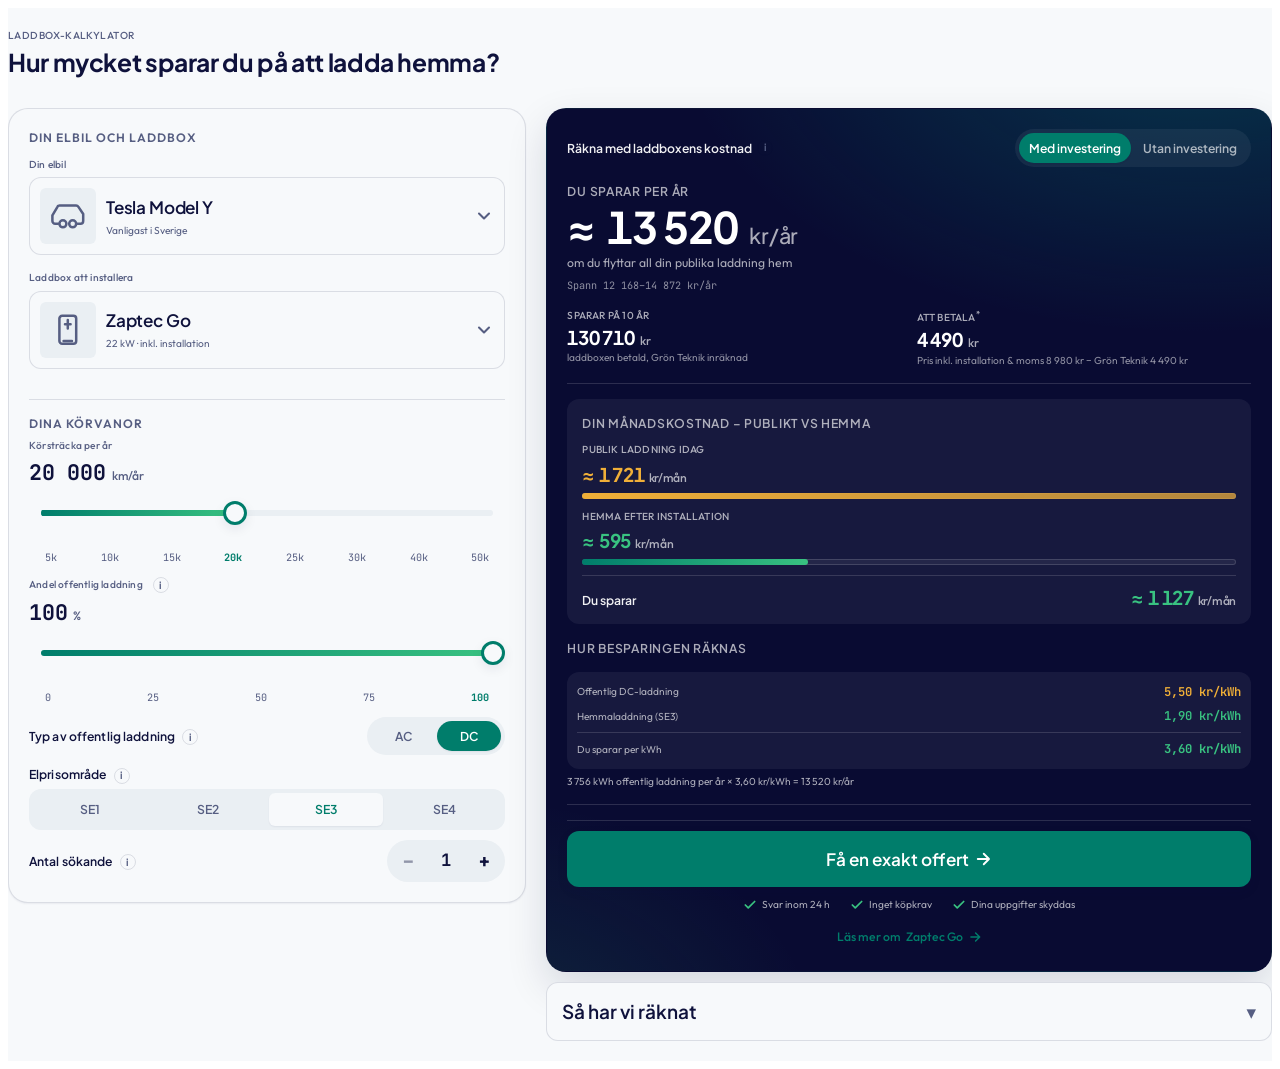
==== prototype/index.html @ 160a88af "Round 2: full laddbox catalogue, net/gross pricing, monthly comparison, toggle redesign - Catalogue:" ====
<!DOCTYPE html>
<html lang="sv">
<head>
  <meta charset="utf-8">
  <meta name="viewport" content="width=device-width, initial-scale=1">
  <style>html{font-size:62.5%}</style>
  <link rel="preconnect" href="https://fonts.googleapis.com">
  <link rel="preconnect" href="https://fonts.gstatic.com" crossorigin>
  <link href="https://fonts.googleapis.com/css2?family=Plus+Jakarta+Sans:wght@400;500;600;700&family=Outfit:wght@400;500;600;700&family=JetBrains+Mono:ital,wght@0,100..800;1,100..800&display=swap" rel="stylesheet">
  <link rel="stylesheet" href="styles.css">
  <script src="data.js"></script>
  <title>Ampy — Laddbox-kalkylator (prototyp)</title>
</head>
<body>

<div class="ampy-calc-outer">
<div class="ampy-calc" id="ampyEvCalc"
     data-default-car-id=""
     data-default-charger-id="">

  <div class="ampy-calc__container">

    <header class="ampy-calc__header">
      <span class="ampy-calc__header-label">Laddbox-kalkylator</span>
      <h1 class="ampy-calc__t-2xl">Hur mycket sparar du på att ladda hemma?</h1>
    </header>

    <section class="ampy-calc__main" aria-label="Laddbox-kalkylator">

      <!-- ── INPUTS CARD ──────────────────────────────────────────────── -->
      <div class="ampy-calc__card" aria-label="Inställningar">

        <div class="ampy-calc__tier ampy-calc__tier--primary">
          <span class="ampy-calc__tier-label">Din elbil och laddbox</span>

          <!-- Car model selector -->
          <div class="ampy-calc__field ampy-calc__field--prominent">
            <!-- a11y: was an orphan <label> (no native control to bind 'for' to —
                 the selector is a custom button/listbox). Now a <span> that the
                 selector button + listbox reference via aria-labelledby. -->
            <span class="ampy-calc__field-label-tiny" id="ampyEvCarLabel">Din elbil</span>
            <div class="ampy-calc__selector" id="ampyEvCarSelectorA" aria-expanded="false">
              <button type="button"
                      class="ampy-calc__selector-button ampy-calc__selector-button--prominent"
                      aria-haspopup="listbox" aria-labelledby="ampyEvCarLabel" id="ampyEvCarButtonA">
                <span class="ampy-calc__selector-img ampy-calc__selector-img--lg" id="ampyEvCarImgA" aria-hidden="true"></span>
                <span class="ampy-calc__selector-text">
                  <span class="ampy-calc__selector-name ampy-calc__selector-name--lg" id="ampyEvCarNameA">—</span>
                  <span class="ampy-calc__selector-best" id="ampyEvCarBestA">—</span>
                </span>
                <span id="ampyEvCarBadgeA"></span>
                <svg class="ampy-calc__selector-chevron" width="20" height="20" viewBox="0 0 24 24"
         fill="none" stroke="currentColor" stroke-width="2.5" stroke-linecap="round"
         stroke-linejoin="round" aria-hidden="true"><path d="m6 9 6 6 6-6"/></svg>
              </button>
              <ul class="ampy-calc__selector-list" id="ampyEvCarListA" role="listbox" aria-labelledby="ampyEvCarLabel"></ul>
            </div>
          </div>

          <!-- Charger selector -->
          <div class="ampy-calc__field ampy-calc__field--prominent">
            <!-- a11y: orphan <label> → <span>, referenced via aria-labelledby. -->
            <span class="ampy-calc__field-label-tiny" id="ampyEvChargerLabel">Laddbox att installera</span>
            <div class="ampy-calc__selector" id="ampyEvChargerSelectorA" aria-expanded="false">
              <button type="button"
                      class="ampy-calc__selector-button ampy-calc__selector-button--prominent"
                      aria-haspopup="listbox" aria-labelledby="ampyEvChargerLabel" id="ampyEvChargerButtonA">
                <span class="ampy-calc__selector-img ampy-calc__selector-img--lg" id="ampyEvChargerImgA" aria-hidden="true"></span>
                <span class="ampy-calc__selector-text">
                  <span class="ampy-calc__selector-name ampy-calc__selector-name--lg" id="ampyEvChargerNameA">—</span>
                  <span class="ampy-calc__selector-best" id="ampyEvChargerBestA">—</span>
                </span>
                <span id="ampyEvChargerBadgeA"></span>
                <svg class="ampy-calc__selector-chevron" width="20" height="20" viewBox="0 0 24 24"
         fill="none" stroke="currentColor" stroke-width="2.5" stroke-linecap="round"
         stroke-linejoin="round" aria-hidden="true"><path d="m6 9 6 6 6-6"/></svg>
              </button>
              <ul class="ampy-calc__selector-list" id="ampyEvChargerListA" role="listbox" aria-labelledby="ampyEvChargerLabel"></ul>
            </div>
          </div>
        </div><!-- /tier primary -->

        <div class="ampy-calc__tier ampy-calc__tier--modifiers">
          <span class="ampy-calc__tier-label">Dina körvanor</span>

          <!-- Annual km slider -->
          <!-- a11y: <label> here has no matching control (custom slider, not a
               native input), so 'for' is intentionally absent. Instead it gets
               an id and the slider references it via aria-labelledby. -->
          <div class="ampy-calc__field ampy-calc__field--prominent">
            <span class="ampy-calc__field-label-tiny" id="ampyEvKmLabel">Körsträcka per år</span>
            <span class="ampy-calc__value-prominent ampy-calc__t-mono" id="ampyEvKmDisplay">
              <span id="ampyEvKmValue">—</span><span class="ampy-calc__value-unit">km/år</span>
            </span>
            <div id="ampyEvKmContainer"></div>
          </div>

          <!-- Public % slider -->
          <!-- a11y: <label> replaced with <span>+id (no native control to bind
               'for' to). The slider references this via aria-labelledby. The
               tooltip button is excluded from the slider's name (see id below). -->
          <div class="ampy-calc__field ampy-calc__field--prominent">
            <span class="ampy-calc__field-label-tiny">
              <span id="ampyEvPctLabel">Andel offentlig laddning</span>
              <button type="button" class="ampy-calc__tip" aria-label="Mer info"
                      data-tip="Andelen av din laddning som sker publikt idag – och som du kan flytta hem med en egen laddbox. 100 % betyder att all din nuvarande publika laddning flyttas hem. Elbilsägare utan hemmaladdare laddar typiskt 60–80 % publikt.">i</button>
            </span>
            <span class="ampy-calc__value-prominent ampy-calc__t-mono" id="ampyEvPctDisplay">
              <span id="ampyEvPctValue">—</span><span class="ampy-calc__value-unit">%</span>
            </span>
            <div id="ampyEvPctContainer"></div>
          </div>

          <!-- Public type toggle -->
          <div class="ampy-calc__field">
            <div class="ampy-calc__field-row">
              <span class="ampy-calc__field-label">
                <!-- a11y: id on the text-only span so the toggle group's name
                     excludes the tooltip button. -->
                <span id="ampyEvPubTypeLabel">Typ av offentlig laddning</span>
                <button type="button" class="ampy-calc__tip" aria-label="Mer info"
                        data-tip="AC = standard på parkeringar och köpcentra (~4,50 kr/kWh). DC = snabbladdare på motorvägar (~5,50 kr/kWh, abonnemang ~3,40–4,50).">i</button>
              </span>
              <!-- a11y: each option is a native <button aria-pressed> — keyboard
                   operable (Enter/Space) and announced as a pressed/unpressed
                   toggle button. aria-pressed kept in sync in updatePublicTypeToggle. -->
              <div class="ampy-calc__toggle" role="group" aria-labelledby="ampyEvPubTypeLabel" id="ampyEvPublicType">
                <button type="button" class="ampy-calc__toggle-option" data-value="ac" aria-pressed="false">AC</button>
                <button type="button" class="ampy-calc__toggle-option" data-value="dc" aria-pressed="true">DC</button>
              </div>
            </div>
          </div>

          <!-- Region -->
          <div class="ampy-calc__field">
            <span class="ampy-calc__field-label">
              <span id="ampyEvRegionLabel">Elprisområde</span>
              <button type="button" class="ampy-calc__tip" aria-label="Mer info"
                      data-tip="Marginal allt-i-ett hemmakostnad (spotpris + nät + skatt) per elprisområde: SE1 (norr) ca 1,45 kr/kWh — SE4 (söder) ca 2,10 kr/kWh. Ju dyrare hemma-el, desto lägre besparing per kWh.">i</button>
            </span>
            <div class="ampy-calc__segmented" role="group" aria-labelledby="ampyEvRegionLabel" id="ampyEvRegion"></div>
          </div>

          <!-- Applicants stepper -->
          <div class="ampy-calc__field">
            <div class="ampy-calc__field-row">
              <span class="ampy-calc__field-label">
                <span id="ampyEvApplicantsLabel">Antal sökande</span>
                <button type="button" class="ampy-calc__tip" aria-label="Mer info"
                        data-tip="Varje sökande höjer Grön Teknik-taket med 50 000 kr/år. Laddboxar kostar vanligtvis under taket, men relevant om ni köper flera boxar.">i</button>
              </span>
              <div class="ampy-calc__stepper" role="group" aria-labelledby="ampyEvApplicantsLabel">
                <button type="button" class="ampy-calc__stepper-btn" id="ampyEvApplicantsDec" aria-label="Minska antal sökande">−</button>
                <span class="ampy-calc__stepper-value ampy-calc__t-mono" id="ampyEvApplicantsValue" aria-live="polite">1</span>
                <button type="button" class="ampy-calc__stepper-btn" id="ampyEvApplicantsInc" aria-label="Öka antal sökande">+</button>
              </div>
            </div>
          </div>

        </div><!-- /tier modifiers -->

      </div><!-- /.ampy-calc__card (inputs) -->

      <!-- ── RESULTS COLUMN ───────────────────────────────────────────── -->
      <div class="ampy-calc__result-stack">

        <!-- a11y: aria-live removed from the whole results card. The entire
             subtree (every tile, the monthly panel, breakdown HTML) was being
             announced on every keystroke, which flooded SR users. Replaced by
             a single polite, debounced status region (#ampyEvSrStatus) that
             announces ONLY the annual-saving headline after input settles. -->
        <div class="ampy-calc__card ampy-calc__card--surface" aria-label="Resultat">

          <!-- ROI control: count the charger cost or not.
               Best-practice two-pill segmented control (reuses .ampy-calc__toggle,
               on-surface variant). Shows BOTH states at once; the active pill is
               highlighted. No bordered settings box. -->
          <div class="ampy-calc__roi-control">
            <span class="ampy-calc__roi-control-label">
              <!-- a11y: only the text node carries the id used as the group's
                   accessible name, so the tooltip "i" button is NOT folded into
                   the name. -->
              <span id="ampyEvInvestmentToggleLabel">Räkna med laddboxens kostnad</span>
              <button type="button" class="ampy-calc__tip" aria-label="Mer info"
                      data-tip="Med investering: vi drar av vad laddboxen kostar (efter Grön Teknik) och visar återbetalningstid. Utan investering: ren besparing på laddningen – oavsett vad laddboxen kostar.">i</button>
            </span>
            <div class="ampy-calc__toggle ampy-calc__toggle--investment"
                 role="group" aria-labelledby="ampyEvInvestmentToggleLabel" id="ampyEvInvestmentToggle">
              <button type="button" class="ampy-calc__toggle-option" data-value="with"    aria-pressed="true">Med investering</button>
              <button type="button" class="ampy-calc__toggle-option" data-value="without" aria-pressed="false">Utan investering</button>
            </div>
          </div>

          <!-- Hero: ANNUAL saving (dominant) -->
          <div class="ampy-calc__hero15">
            <span class="ampy-calc__hero15-eyebrow">Du sparar per år</span>
            <span class="ampy-calc__hero15-value ampy-calc__t-mono">
              ≈ <span id="ampyEvAnnualSaving">—</span>
              <span class="ampy-calc__hero15-unit">kr/år</span>
            </span>
            <span class="ampy-calc__hero15-sub" id="ampyEvHeroAnnualSub">
              jämfört med fortsatt publik laddning
            </span>
            <span class="ampy-calc__hero15-range" id="ampyEvAnnualRange">—</span>
          </div>

          <!-- a11y: single polite, debounced live region. Announces only the
               headline annual saving once input settles (see engine.js
               announceHeadline). Visually hidden; not aria-hidden. -->
          <div class="ampy-calc__sr-only" id="ampyEvSrStatus" role="status" aria-live="polite" aria-atomic="true"></div>

          <!-- Secondary stat tiles -->
          <div class="ampy-calc__trio" id="ampyEvTrio">
            <div class="ampy-calc__trio-tile" id="ampyEvCumulativeTile">
              <span class="ampy-calc__trio-label" id="ampyEvCumulativeLabel">Sparar på 10 år</span>
              <span class="ampy-calc__trio-value ampy-calc__t-mono">
                <span id="ampyEvCumulativeValue">—</span><span class="ampy-calc__trio-unit">kr</span>
              </span>
              <span class="ampy-calc__trio-sub" id="ampyEvHero10Sub">—</span>
            </div>

            <div class="ampy-calc__trio-tile" id="ampyEvNetPayTile">
              <span class="ampy-calc__trio-label">Att betala<sup>*</sup></span>
              <span class="ampy-calc__trio-value ampy-calc__t-mono">
                <span id="ampyEvNetPay">—</span><span class="ampy-calc__trio-unit">kr</span>
              </span>
              <span class="ampy-calc__trio-sub" id="ampyEvNetPaySub">—</span>
            </div>
          </div>

          <hr class="ampy-calc__internal-divider">

          <!-- Monthly cost comparison: publik vs hemma (replaces the payback chart).
               monthlyPublic / monthlyHome = publicKwh × rate ÷ 12; saving = the
               difference. Reconciles to the annual hero (× 12). Renders for
               offert-only boxes too (segment-agnostic). -->
          <div class="ampy-calc__monthly" id="ampyEvMonthly">
            <div class="ampy-calc__monthly-head">
              <span class="ampy-calc__evidence-label">Din månadskostnad – publikt vs hemma</span>
            </div>
            <div class="ampy-calc__monthly-cols">
              <div class="ampy-calc__monthly-col">
                <span class="ampy-calc__monthly-col-label">Publik laddning idag</span>
                <span class="ampy-calc__monthly-col-value ampy-calc__monthly-col-value--public ampy-calc__t-mono">
                  ≈ <span id="ampyEvMonthlyPublic">—</span><span class="ampy-calc__monthly-col-unit">kr/mån</span>
                </span>
              </div>
              <div class="ampy-calc__monthly-col">
                <span class="ampy-calc__monthly-col-label">Hemma efter installation</span>
                <span class="ampy-calc__monthly-col-value ampy-calc__monthly-col-value--home ampy-calc__t-mono">
                  ≈ <span id="ampyEvMonthlyHome">—</span><span class="ampy-calc__monthly-col-unit">kr/mån</span>
                </span>
              </div>
            </div>
            <div class="ampy-calc__monthly-delta" id="ampyEvMonthlyDelta">
              <span class="ampy-calc__monthly-delta-label">Du sparar</span>
              <span class="ampy-calc__monthly-delta-value ampy-calc__t-mono">
                ≈ <span id="ampyEvMonthlySaving">—</span><span class="ampy-calc__monthly-delta-unit">kr/mån</span>
              </span>
            </div>
          </div>

          <!-- Savings breakdown -->
          <div class="ampy-calc__evidence">
            <div class="ampy-calc__evidence-head">
              <span class="ampy-calc__evidence-label">Hur besparingen räknas</span>
            </div>
            <div id="ampyEvSavingsBreakdown" style="margin-top:var(--spacing-sm);"></div>
          </div>

          <hr class="ampy-calc__internal-divider">

          <!-- CTAs -->
          <div class="ampy-calc__cta-stack">

            <button type="button"
                    class="ampy-calc__btn ampy-calc__btn--primary ampy-calc__btn--lg ampy-calc__btn--block"
                    id="ampyEvCtaQuote">
              Få en exakt offert <svg width="18" height="18" viewBox="0 0 24 24" fill="none" stroke="currentColor"
         stroke-width="2.5" stroke-linecap="round" stroke-linejoin="round" aria-hidden="true">
      <path d="M5 12h14M13 5l7 7-7 7"/>
    </svg>
            </button>

            <!-- P1-2 micro-trust: risk-reversal at the decision point, directly
                 under the primary CTA. Reuses the .ampy-calc__micro-trust styles.
                 Decorative check icons are aria-hidden; the text reads cleanly. -->
            <p class="ampy-calc__micro-trust">
              <span><svg width="14" height="14" viewBox="0 0 24 24" fill="none" stroke="currentColor" stroke-width="3" stroke-linecap="round" stroke-linejoin="round" aria-hidden="true"><path d="M20 6 9 17l-5-5"/></svg>Svar inom 24 h</span>
              <span><svg width="14" height="14" viewBox="0 0 24 24" fill="none" stroke="currentColor" stroke-width="3" stroke-linecap="round" stroke-linejoin="round" aria-hidden="true"><path d="M20 6 9 17l-5-5"/></svg>Inget köpkrav</span>
              <span><svg width="14" height="14" viewBox="0 0 24 24" fill="none" stroke="currentColor" stroke-width="3" stroke-linecap="round" stroke-linejoin="round" aria-hidden="true"><path d="M20 6 9 17l-5-5"/></svg>Dina uppgifter skyddas</span>
            </p>

            <form class="ampy-calc__lead-form" id="ampyEvLeadForm" novalidate>
              <span class="ampy-calc__t-small" style="color:var(--on-surface-text);">
                Vår laddbox-expert hör av sig med ett offertförslag, oftast inom en arbetsdag.
              </span>
              <div class="ampy-calc__lead-form-grid">
                <div class="ampy-calc__field">
                  <label class="ampy-calc__field-label" for="ampyEvLeadName">Namn</label>
                  <input type="text"  class="ampy-calc__input" id="ampyEvLeadName"  required autocomplete="name">
                  <span class="ampy-calc__input-error" id="ampyEvLeadNameError"></span>
                </div>
                <div class="ampy-calc__field">
                  <label class="ampy-calc__field-label" for="ampyEvLeadEmail">E-post</label>
                  <input type="email" class="ampy-calc__input" id="ampyEvLeadEmail" required autocomplete="email">
                  <span class="ampy-calc__input-error" id="ampyEvLeadEmailError"></span>
                </div>
                <div class="ampy-calc__field">
                  <label class="ampy-calc__field-label" for="ampyEvLeadPhone">Telefon</label>
                  <input type="tel"   class="ampy-calc__input" id="ampyEvLeadPhone" required autocomplete="tel" placeholder="07X XXX XX XX">
                  <span class="ampy-calc__input-error" id="ampyEvLeadPhoneError"></span>
                </div>
                <div class="ampy-calc__field">
                  <label class="ampy-calc__field-label" for="ampyEvLeadZip">Postnummer</label>
                  <input type="text"  class="ampy-calc__input" id="ampyEvLeadZip"   required autocomplete="postal-code" inputmode="numeric" placeholder="12345">
                  <span class="ampy-calc__input-error" id="ampyEvLeadZipError"></span>
                </div>
              </div>
              <!-- GDPR: honeypot. Visually hidden + off the a11y tree + not
                   tabbable + autocomplete off. A real human never fills it; the
                   server rejects any submission where it is non-empty. Kept
                   inside the form so its value lands in buildPayload. -->
              <div class="ampy-calc__hp" aria-hidden="true">
                <label for="ampyEvLeadCompany">Lämna detta fält tomt</label>
                <input type="text" id="ampyEvLeadCompany" name="company"
                       tabindex="-1" autocomplete="off">
              </div>

              <!-- GDPR: required, UNTICKED, granular consent. Separate from the
                   submit action. Article-13 micro-notice + privacy link.
                   PLACEHOLDER href="/integritetspolicy" — Ampy must point this
                   at the live policy before go-live. -->
              <div class="ampy-calc__field ampy-calc__consent">
                <label class="ampy-calc__consent-row" for="ampyEvLeadConsent">
                  <input type="checkbox" class="ampy-calc__consent-check"
                         id="ampyEvLeadConsent" required
                         aria-describedby="ampyEvLeadConsentNotice ampyEvLeadConsentError">
                  <span class="ampy-calc__consent-text" id="ampyEvLeadConsentNotice">
                    Jag samtycker till att Ampy lagrar och behandlar mina
                    kontakt- och kalkyluppgifter för att kontakta mig med en offert.
                    Du kan när som helst återkalla samtycket. Se vår
                    <a href="/integritetspolicy" target="_blank" rel="noopener">integritetspolicy</a>
                    för hur vi hanterar dina uppgifter och dina rättigheter.
                  </span>
                </label>
                <span class="ampy-calc__input-error" id="ampyEvLeadConsentError"></span>
              </div>

              <button type="submit" class="ampy-calc__btn ampy-calc__btn--primary ampy-calc__btn--block" id="ampyEvLeadSubmit">
                <span id="ampyEvLeadSubmitLabel">Skicka offertförfrågan</span>
              </button>
            </form>

            <div class="ampy-calc__lead-form-success" id="ampyEvLeadSuccess" role="status">
              <svg width="20" height="20" viewBox="0 0 24 24" fill="none" stroke="currentColor" stroke-width="2.5" stroke-linecap="round" stroke-linejoin="round" aria-hidden="true"><path d="M20 6 9 17l-5-5"/></svg>
              <span><strong>Tack!</strong> En expert återkommer inom 24 timmar med en exakt offert. Du får kalkylen mailad till dig.</span>
            </div>

            <div class="ampy-calc__lead-form-error" id="ampyEvLeadErrorBox" role="alert">
              <svg width="20" height="20" viewBox="0 0 24 24" fill="none" stroke="currentColor" stroke-width="2.5" stroke-linecap="round" stroke-linejoin="round" aria-hidden="true"><circle cx="12" cy="12" r="10"/><path d="M12 8v4M12 16h.01"/></svg>
              <span>Något gick fel. Ring oss på <a href="tel:+46102657979" style="color:inherit;text-decoration:underline;">010-265 79 79</a> så hjälper vi dig direkt.</span>
            </div>

            <a class="ampy-calc__btn-link ampy-calc__btn-link--center" id="ampyEvProductLink" href="#" target="_self">
              Läs mer om <span id="ampyEvProductLinkName">laddboxen</span>
              <svg width="14" height="14" viewBox="0 0 24 24" fill="none" stroke="currentColor" stroke-width="2.5" stroke-linecap="round" stroke-linejoin="round" aria-hidden="true"><path d="M5 12h14M13 5l7 7-7 7"/></svg>
            </a>

          </div><!-- /.ampy-calc__cta-stack -->

        </div><!-- /.ampy-calc__card--surface -->

        <!-- Methodology -->
        <section class="ampy-calc__methodology" aria-label="Så har vi räknat">
          <details class="ampy-calc__disclosure">
            <summary class="ampy-calc__disclosure-summary ampy-calc__t-subheading"
                     style="color:var(--text-primary);font-weight:600;">
              Så har vi räknat
            </summary>
            <div class="ampy-calc__disclosure-content">
              <div class="ampy-calc__methodology-stack" id="ampyEvMethodologyStack"></div>
              <div class="ampy-calc__disclaimers">
                <p>
                  <strong style="color:var(--text-primary);">Så här ska du läsa kalkylen.</strong>
                  Siffrorna bygger på publik branschdata 2025–2026. Verkligt utfall beror på körmönster,
                  elprisutveckling och laddvanor. Kalkylen är en uppskattning — inte ett erbjudande
                  och inte bindande för Ampy. För ett exakt pris, begär en offert.
                </p>
                <p>* Ungefärligt pris inkl. installation &amp; moms efter Grön Teknik-avdrag (ca 48,5% av priset). Slutpris beror på ditt hem och din installation.</p>
              </div>
            </div>
          </details>
        </section>

      </div><!-- /.ampy-calc__result-stack -->

    </section><!-- /.ampy-calc__main -->

  </div><!-- /.ampy-calc__container -->

</div><!-- /#ampyEvCalc -->
</div><!-- /.ampy-calc-outer -->

<script src="engine.js"></script>
<script>
  if (window.AmpyEvCalculator) {
    window.AmpyEvCalculator.submitLead = function (p) {
      console.log('MOCK submitLead', p);
      return Promise.resolve({ success: true });
    };
  }
</script>
</body>
</html>
---- prototype/styles.css ----
/**
 * Ampy — Battery Calculator CSS
 * Fluent Snippets: set Run Location → Frontend
 *
 * All breakpoints use @container ampy so the calculator responds to its
 * own container width rather than the viewport. Safe to load globally —
 * every rule is scoped under .ampy-calc or .ampy-calc-outer.
 */
/* ── Container context ─────────────────────────────────────────────────── */
.ampy-calc-outer {
  display: block;
  width: 100%;
  max-width: 100%;
  box-sizing: border-box;
  overflow-x: hidden;
  container-type: inline-size;
  container-name: ampy;
}

/* ── Root tokens (scoped to component, not :root) ───────────────────────── */
.ampy-calc {
  --bg-primary:        rgb(247, 249, 251);
  --bg-surface:        rgb(9, 11, 50);
  --bg-subtle:         rgb(234, 239, 243);
  --text-primary:      rgb(15, 18, 60);
  --text-secondary:    rgb(86, 94, 130);
  --text-inverse:      rgb(255, 255, 255);
  /* a11y / WCAG 2.1 AA contrast (audit fix):
     The teal is used both as a TEXT/icon colour on the light bg (badges,
     outline buttons, segmented + tick "active", links) and as the CTA button
     fill behind WHITE text. The original rgb(0,169,145) failed AA in both
     directions (≈2.9:1 white-on-teal, ≈2.8:1 teal-on-light-bg). Darkened to
     rgb(0,125,107): ≈5.07:1 white-on-teal and ≈4.80:1 teal-on-light-bg — both
     pass AA for normal text.
     ── OWNER-FLAGGED ──────────────────────────────────────────────────────
     These --action-* tokens are a LOCAL prototype copy. The shared
     FluentSnippets stylesheet defines the same tokens and is consumed by the
     LED-kalkylatorn and battery-kalkylatorn. Porting this darker teal to the
     shared snippet will change those calculators' CTA/chart colours too —
     re-check their contrast + chart legibility before promoting this change. */
  --action-primary:    rgb(0, 125, 107);
  --action-secondary:  rgb(0, 150, 130);
  --state-success:     rgb(57, 194, 129);
  --state-error:       rgb(214, 76, 76);
  --state-warning:     rgb(240, 175, 56);
  --border-default:    rgba(15, 18, 60, 0.12);
  --border-focus:      rgb(0, 125, 107); /* a11y: matches darkened --action-primary */

  --on-surface-text:           rgba(255, 255, 255, 0.94);
  --on-surface-text-muted:     rgba(255, 255, 255, 0.66);
  /* a11y / WCAG 2.1 AA (audit fix): faint captions (hero range, trio-sub,
     stream sub/pct) on the dark surface were rgba(255,255,255,0.42) ≈ 4.0:1 —
     fails AA for normal text. Raised to 0.55 ≈ 6.1:1. OWNER-FLAGGED: this
     token also lives in the shared snippet (LED/battery calcs) — porting it
     lightens their faint captions too; re-check those before promoting. */
  --on-surface-text-faint:     rgba(255, 255, 255, 0.55);
  --on-surface-border:         rgba(255, 255, 255, 0.14);
  --on-surface-border-strong:  rgba(255, 255, 255, 0.28);
  --on-surface-subtle-bg:      rgba(255, 255, 255, 0.06);

  --chart-stream-1: rgb(0, 169, 145);
  --chart-stream-2: rgb(57, 194, 129);
  --chart-stream-3: rgb(122, 208, 198);
  --chart-stream-4: rgb(160, 184, 196);

  --chart-line-loss:    rgb(240, 175, 56);
  --chart-line-profit:  rgb(0, 169, 145);
  --chart-zone-loss:    rgba(240, 175, 56, 0.18);
  --chart-zone-profit:  rgba(0, 169, 145, 0.16);

  --spacing-xs:  0.5rem;
  --spacing-sm:  0.75rem;
  --spacing-md:  1rem;
  --spacing-lg:  1.5rem;
  --spacing-xl:  2rem;
  --spacing-2xl: 3rem;

  --radius-sm:   0.6rem;
  --radius-md:   1.2rem;
  --radius-lg:   2rem;
  --radius-full: 999rem;

  --shadow-sm: 0 1px 2px rgba(15, 18, 60, 0.06);
  --shadow-md: 0 0.4rem 1.2rem rgba(15, 18, 60, 0.08);
  --shadow-lg: 0 1.6rem 4rem rgba(15, 18, 60, 0.14);

  --motion-fast:   150ms;
  --motion-normal: 300ms;
  --easing:        cubic-bezier(0.2, 0, 0.2, 1);

  --fs-xs:  clamp(1rem,   calc(1rem   + (1.2 - 1)   * ((100cqi - 320px) / 960)), 1.2rem);
  --fs-sm:  clamp(1.2rem, calc(1.2rem + (1.4 - 1.2) * ((100cqi - 320px) / 960)), 1.4rem);
  --fs-md:  clamp(1.7rem, calc(1.7rem + (1.8 - 1.7) * ((100cqi - 320px) / 960)), 1.8rem);
  --fs-lg:  clamp(1.8rem, calc(1.8rem + (2.8 - 1.8) * ((100cqi - 320px) / 960)), 2.8rem);
  --fs-xl:  clamp(2rem,   calc(2rem   + (3.6 - 2)   * ((100cqi - 320px) / 960)), 3.6rem);
  --fs-2xl: clamp(2.2rem, calc(2.2rem + (4.8 - 2.2) * ((100cqi - 320px) / 960)), 4.8rem);
  --fs-3xl: clamp(2.6rem, calc(2.6rem + (6   - 2.6) * ((100cqi - 320px) / 960)), 6rem);
  --fs-4xl: clamp(4rem,   calc(4rem   + (7.5 - 4)   * ((100cqi - 320px) / 960)), 7.5rem);

  --font-heading: "Plus Jakarta Sans", system-ui, sans-serif;
  --font-body:    "Outfit", system-ui, sans-serif;
  --font-mono:    "JetBrains Mono", ui-monospace, monospace;

  box-sizing: border-box;
  color: var(--text-primary);
  background: var(--bg-primary);
  font-family: var(--font-body);
  font-size: var(--fs-md);
  line-height: 1.5;
  font-weight: 400;
  -webkit-font-smoothing: antialiased;
  width: 100%;
  max-width: 100%;
}

.ampy-calc *,
.ampy-calc *::before,
.ampy-calc *::after { box-sizing: border-box; }

.ampy-calc p,
.ampy-calc h1, .ampy-calc h2, .ampy-calc h3, .ampy-calc h4, .ampy-calc h5,
.ampy-calc ul, .ampy-calc ol, .ampy-calc figure { margin: 0; padding: 0; }
.ampy-calc ul, .ampy-calc ol { list-style: none; }
:where(.ampy-calc button) { font: inherit; color: inherit; background: transparent; border: 0; cursor: pointer; }
.ampy-calc a { color: var(--action-primary); text-decoration: none; }
.ampy-calc a:hover { text-decoration: underline; }

/* ── Typography ─────────────────────────────────────────────────────────── */
.ampy-calc__t-display    { font-family: var(--font-heading); font-size: var(--fs-4xl); line-height: 1.0;  font-weight: 700; letter-spacing: -0.02em; }
.ampy-calc__t-3xl        { font-family: var(--font-heading); font-size: var(--fs-3xl); line-height: 1.1;  font-weight: 700; letter-spacing: -0.02em; }
.ampy-calc__t-2xl        { font-family: var(--font-heading); font-size: var(--fs-2xl); line-height: 1.2;  font-weight: 700; letter-spacing: -0.015em; }
.ampy-calc__t-heading    { font-family: var(--font-heading); font-size: var(--fs-xl);  line-height: 1.3;  font-weight: 600; letter-spacing: -0.01em; }
.ampy-calc__t-subheading { font-family: var(--font-heading); font-size: var(--fs-lg);  line-height: 1.4;  font-weight: 500; }
.ampy-calc__t-body       { font-family: var(--font-body);    font-size: var(--fs-md);  line-height: 1.5;  font-weight: 400; }
.ampy-calc__t-small      { font-family: var(--font-body);    font-size: var(--fs-sm);  line-height: 1.5;  font-weight: 400; }
.ampy-calc__t-caption    { font-family: var(--font-body);    font-size: var(--fs-xs);  line-height: 1.5;  font-weight: 400; }
.ampy-calc__t-mono       { font-family: var(--font-mono); font-feature-settings: "tnum" 1, "lnum" 1; }

/* ── Container ──────────────────────────────────────────────────────────── */
.ampy-calc__container {
  max-width: 128rem;
  margin: 0 auto;
  padding: var(--spacing-xl) 0;
  display: flex;
  flex-direction: column;
  gap: var(--spacing-2xl);
}

/* ── Header ─────────────────────────────────────────────────────────────── */
.ampy-calc__header { display: flex; flex-direction: column; gap: var(--spacing-xs); text-align: left; }
.ampy-calc__header-label {
  color: var(--text-secondary); font-weight: 500;
  font-size: var(--fs-xs); letter-spacing: 0.04em; text-transform: uppercase;
}
.ampy-calc__header h2 { max-width: 80rem; color: var(--text-primary); font-family: var(--font-body); }

/* ── Calculator layout ──────────────────────────────────────────────────── */
.ampy-calc__main {
  display: grid;
  grid-template-columns: minmax(0, 5fr) minmax(0, 7fr);
  gap: var(--spacing-xl);
  align-items: start;
}
.ampy-calc__result-stack { display: flex; flex-direction: column; gap: var(--spacing-md); min-width: 0; }

/* ── Card ───────────────────────────────────────────────────────────────── */
.ampy-calc__card {
  background: var(--bg-primary);
  border: 1px solid var(--border-default);
  border-radius: var(--radius-lg);
  padding: var(--spacing-xl);
  box-shadow: var(--shadow-sm);
  display: flex; flex-direction: column; gap: var(--spacing-lg);
  min-width: 0;
}
.ampy-calc__card--surface {
  background: var(--bg-surface);
  color: var(--text-inverse);
  border-color: transparent;
  box-shadow: var(--shadow-lg);
  background-image:
    radial-gradient(120% 60% at 90% -10%, rgba(0, 169, 145, 0.28), transparent 60%),
    radial-gradient(80% 50% at -10% 110%, rgba(57, 194, 129, 0.16), transparent 60%);
}
.ampy-calc__card--surface .ampy-calc__t-caption,
.ampy-calc__card--surface .ampy-calc__field-label,
.ampy-calc__card--surface .ampy-calc__t-small { color: var(--on-surface-text-muted); }

/* ── Field block ────────────────────────────────────────────────────────── */
.ampy-calc__field { display: flex; flex-direction: column; gap: var(--spacing-xs); }
.ampy-calc__field-row {
  display: flex; align-items: center; justify-content: space-between;
  gap: var(--spacing-md); flex-wrap: wrap;
}
.ampy-calc__field-label {
  font-family: var(--font-heading); font-size: var(--fs-sm);
  font-weight: 600; color: var(--text-primary); letter-spacing: 0.01em;
}
.ampy-calc__field-hint { font-size: var(--fs-xs); color: var(--text-secondary); }
.ampy-calc__field-divider { height: 1px; background: var(--border-default); border: 0; margin: var(--spacing-xs) 0; }

/* ── Battery selector ───────────────────────────────────────────────────── */
.ampy-calc__selector { position: relative; }
.ampy-calc__selector-button {
  display: flex; align-items: center; gap: var(--spacing-md);
  width: 100%; padding: var(--spacing-sm) var(--spacing-md);
  background: var(--bg-primary); border: 1px solid var(--border-default);
  border-radius: var(--radius-md); text-align: left;
  transition: border-color var(--motion-fast) var(--easing), box-shadow var(--motion-fast) var(--easing);
}
.ampy-calc__selector-button:hover { border-color: var(--text-secondary); }
.ampy-calc__selector-button:focus-visible {
  outline: none; border-color: var(--border-focus);
  box-shadow: 0 0 0 3px rgba(0, 169, 145, 0.25);
}
.ampy-calc__selector-img {
  width: 4.8rem; height: 4.8rem; flex-shrink: 0;
  border-radius: var(--radius-sm); background: var(--bg-subtle);
  display: flex; align-items: center; justify-content: center; overflow: hidden;
}
.ampy-calc__selector-img svg { width: 60%; height: 60%; color: var(--text-secondary); }
.ampy-calc__selector-text { flex: 1; min-width: 0; display: flex; flex-direction: column; gap: 0.2rem; }
.ampy-calc__selector-name {
  font-family: var(--font-heading); font-weight: 600; font-size: var(--fs-sm);
  color: var(--text-primary); white-space: nowrap; overflow: hidden; text-overflow: ellipsis;
}
.ampy-calc__selector-best { font-size: var(--fs-xs); color: var(--text-secondary); }
.ampy-calc__selector-chevron { color: var(--text-secondary); transition: transform var(--motion-fast); }
.ampy-calc__selector[aria-expanded="true"] .ampy-calc__selector-chevron { transform: rotate(180deg); }

.ampy-calc__badge {
  display: inline-block; padding: 0.15rem var(--spacing-xs);
  background: transparent; color: var(--action-primary);
  border: 1px solid var(--action-primary);
  font-size: var(--fs-xs); font-weight: 600;
  border-radius: var(--radius-full); letter-spacing: 0.02em;
}
.ampy-calc__badge--muted { color: var(--text-secondary); border-color: var(--border-default); }

.ampy-calc__selector-list {
  position: absolute; top: calc(100% + var(--spacing-xs)); left: 0; right: 0;
  z-index: 30; background: var(--bg-primary);
  border: 1px solid var(--border-default); border-radius: var(--radius-md);
  box-shadow: var(--shadow-lg);
  /* 16-box catalogue: the charger list overflows (≈16×63px). Cap the dropdown so
     it scrolls inside itself and never runs off a short viewport (min() picks the
     smaller of 50rem and 60vh). overscroll-behavior:contain stops the page from
     chain-scrolling when the user flicks past the list's end on touch. */
  max-height: min(50rem, 60vh); overflow-y: auto; overscroll-behavior: contain;
  -webkit-overflow-scrolling: touch;
  padding: var(--spacing-xs); display: none;
}
.ampy-calc__selector[aria-expanded="true"] .ampy-calc__selector-list { display: block; }
.ampy-calc__selector-option {
  display: flex; align-items: center; gap: var(--spacing-md);
  width: 100%; padding: var(--spacing-sm); text-align: left;
  border-radius: var(--radius-sm); transition: background var(--motion-fast);
}
.ampy-calc__selector-option:hover { background: var(--bg-subtle); }
.ampy-calc__selector-option:focus-visible {
  outline: none; background: var(--bg-subtle);
  box-shadow: inset 0 0 0 2px var(--border-focus);
}
.ampy-calc__selector-option[aria-selected="true"] { background: var(--bg-subtle); }
.ampy-calc__selector-option:disabled,
.ampy-calc__selector-option[aria-disabled="true"] { opacity: 0.5; cursor: not-allowed; }

/* ── Capacity slider ────────────────────────────────────────────────────── */
.ampy-calc__slider-wrap { display: flex; flex-direction: column; gap: var(--spacing-sm); }
.ampy-calc__slider-value { font-family: var(--font-mono); font-weight: 700; color: var(--text-primary); font-size: var(--fs-lg); }
.ampy-calc__slider-value sub { color: var(--text-secondary); font-size: var(--fs-sm); font-weight: 500; }
.ampy-calc__slider { position: relative; height: 4.4rem; user-select: none; touch-action: pan-y; }
.ampy-calc__slider-track {
  position: absolute; top: 50%; transform: translateY(-50%);
  left: 1.2rem; right: 1.2rem; height: 0.6rem;
  background: var(--bg-subtle); border-radius: var(--radius-full);
}
.ampy-calc__slider-fill {
  position: absolute; top: 50%; transform: translateY(-50%);
  left: 1.2rem; height: 0.6rem;
  background: linear-gradient(90deg, var(--action-primary), var(--state-success));
  border-radius: var(--radius-full);
  /* Spec E: the JS expresses fill length as scaleX (transform-origin:left) on a
     full-travel base width, so it animates on the compositor (no per-frame width
     reflow). Transition transform too so the snap-on-release glides. */
  transform-origin: left center;
  transition: transform var(--motion-normal) var(--easing);
}
.ampy-calc__slider-thumb {
  position: absolute; top: 50%;
  width: 2.4rem; height: 2.4rem;
  background: var(--bg-primary); border: 3px solid var(--action-primary);
  border-radius: var(--radius-full); transform: translate(-50%, -50%);
  transition: left var(--motion-normal) var(--easing), box-shadow var(--motion-fast), transform var(--motion-fast) var(--easing);
  box-shadow: var(--shadow-md); cursor: grab;
}
/* Spec E: while dragging, kill the fill/thumb transitions so the thumb tracks the
   pointer 1:1 (no trailing). The JS adds .is-dragging on pointerdown and removes
   it on pointerup/cancel — removal restores these transitions so the value snaps
   home smoothly. */
.ampy-calc__slider.is-dragging .ampy-calc__slider-fill,
.ampy-calc__slider.is-dragging .ampy-calc__slider-thumb {
  transition: none;
}
.ampy-calc__slider.is-dragging .ampy-calc__slider-thumb { cursor: grabbing; }
/* a11y / touch target: the thumb is 2.4rem visually but its draggable hit
   area must be ≥44px. An invisible pseudo-element expands the pointer target
   to 4.4rem without changing the visible thumb size. */
.ampy-calc__slider-thumb::before {
  content: "";
  position: absolute; top: 50%; left: 50%;
  width: 4.4rem; height: 4.4rem;
  transform: translate(-50%, -50%);
}
.ampy-calc__slider-thumb:active { cursor: grabbing; transform: translate(-50%, -50%) scale(1.08); }
.ampy-calc__slider:focus-within .ampy-calc__slider-thumb {
  box-shadow: 0 0 0 4px rgba(0, 169, 145, 0.25), var(--shadow-md);
}
.ampy-calc__slider-ticks {
  display: flex; justify-content: space-between;
  padding: 0 1.2rem; margin-top: var(--spacing-xs);
  overflow: hidden;
}
.ampy-calc__slider-tick {
  font-family: var(--font-mono); font-size: var(--fs-xs); color: var(--text-secondary);
  cursor: pointer; padding: 0.2rem 0.4rem; border-radius: var(--radius-sm);
  transition: color var(--motion-fast), background var(--motion-fast);
  flex-shrink: 1; min-width: 0;
}
.ampy-calc__slider-tick:hover { color: var(--text-primary); }
.ampy-calc__slider-tick--active { color: var(--action-primary); font-weight: 700; }
/* a11y / touch target (WCAG 2.5.5): tick chips are tiny. On touch pointers
   grow the tappable box to ≥44px tall via a transparent ::before overlay,
   leaving the visible label size unchanged. */
@media (pointer: coarse) {
  .ampy-calc__slider-tick { position: relative; }
  .ampy-calc__slider-tick::before {
    content: ""; position: absolute; left: 50%; top: 50%;
    transform: translate(-50%, -50%);
    min-width: 4.4rem; width: 100%; height: 4.4rem;
  }
}

.ampy-calc__locked-value {
  display: inline-flex; align-items: center; gap: var(--spacing-xs);
  padding: var(--spacing-sm) var(--spacing-md); background: var(--bg-subtle);
  border-radius: var(--radius-md); font-family: var(--font-mono);
  font-weight: 600; color: var(--text-primary);
}
.ampy-calc__locked-value svg { color: var(--text-secondary); }

/* ── Segmented control ──────────────────────────────────────────────────── */
.ampy-calc__segmented {
  display: grid; grid-template-columns: repeat(4, 1fr);
  gap: 0.4rem; padding: 0.4rem;
  background: var(--bg-subtle); border-radius: var(--radius-md);
}
.ampy-calc__segmented-option {
  padding: var(--spacing-sm) var(--spacing-xs);
  font-family: var(--font-heading); font-weight: 600; font-size: var(--fs-sm);
  color: var(--text-secondary); background: transparent;
  border-radius: var(--radius-sm);
  transition: background var(--motion-fast), color var(--motion-fast), box-shadow var(--motion-fast);
  text-align: center;
}
.ampy-calc__segmented-option:hover { color: var(--text-primary); }
.ampy-calc__segmented-option:focus-visible { outline: none; box-shadow: 0 0 0 3px rgba(0, 169, 145, 0.3); }
.ampy-calc__segmented-option[aria-pressed="true"] {
  background: var(--bg-primary); color: var(--action-primary); box-shadow: var(--shadow-sm);
}
/* a11y / touch target (WCAG 2.5.5): ensure each segment is ≥44px tall on touch. */
@media (pointer: coarse) {
  .ampy-calc__segmented-option { min-height: 4.4rem; }
}

/* ── Toggle ─────────────────────────────────────────────────────────────── */
.ampy-calc__toggle {
  display: inline-flex; background: var(--bg-subtle);
  border-radius: var(--radius-full); padding: 0.4rem; gap: 0.2rem;
}
.ampy-calc__toggle-option {
  padding: 0.6rem var(--spacing-md); border-radius: var(--radius-full);
  font-family: var(--font-heading); font-weight: 600; font-size: var(--fs-sm);
  color: var(--text-secondary);
  transition: background var(--motion-fast), color var(--motion-fast), box-shadow var(--motion-fast);
  min-width: 6.4rem; text-align: center;
}
.ampy-calc__toggle-option:hover:not([aria-pressed="true"]) { color: var(--text-primary); }
.ampy-calc__toggle-option:focus-visible { outline: none; box-shadow: 0 0 0 3px rgba(0, 169, 145, 0.3); }
.ampy-calc__toggle-option[aria-pressed="true"] {
  background: var(--action-primary); color: var(--text-inverse); box-shadow: var(--shadow-sm);
}
.ampy-calc__toggle--disabled .ampy-calc__toggle-option { opacity: 0.5; cursor: not-allowed; }
/* a11y / touch target (WCAG 2.5.5): toggle pills (AC/DC + the redesigned ROI
   "Med/Utan investering" segmented control) ≥44px tall on touch. */
@media (pointer: coarse) {
  .ampy-calc__toggle-option {
    min-height: 4.4rem; display: inline-flex; align-items: center; justify-content: center;
  }
}

/* ── ROI control (two-pill segmented control on the dark surface) ────────────
   Quiet inline control under the hero eyebrow — a label + the segmented
   .ampy-calc__toggle (on-surface variant below). No bordered settings box. */
.ampy-calc__roi-control {
  display: flex; align-items: center; justify-content: space-between;
  gap: var(--spacing-sm) var(--spacing-md); flex-wrap: wrap;
}
.ampy-calc__roi-control-label {
  display: inline-flex; align-items: center; position: relative;
  font-family: var(--font-heading); font-size: var(--fs-sm); font-weight: 600;
  color: var(--on-surface-text);
}

/* On-surface variant of the segmented toggle: the inactive track/text must read
   on the dark --bg-surface (the AC/DC toggle lives on the light input card).
   Inactive text = muted-on-surface; active pill = --action-primary + white. */
.ampy-calc__toggle--investment {
  background: var(--on-surface-subtle-bg); flex-shrink: 0;
}
.ampy-calc__toggle--investment .ampy-calc__toggle-option { color: var(--on-surface-text-muted); }
.ampy-calc__toggle--investment .ampy-calc__toggle-option:hover:not([aria-pressed="true"]) { color: var(--on-surface-text); }
.ampy-calc__toggle--investment .ampy-calc__toggle-option[aria-pressed="true"] {
  background: var(--action-primary); color: var(--text-inverse); box-shadow: var(--shadow-sm);
}

/* ── Stepper ────────────────────────────────────────────────────────────── */
.ampy-calc__stepper {
  display: inline-flex; align-items: center;
  background: var(--bg-subtle); border-radius: var(--radius-full); padding: 0.3rem;
}
.ampy-calc__stepper-btn {
  width: 3.6rem; height: 3.6rem; border-radius: var(--radius-full);
  color: var(--text-primary); font-weight: 700; font-size: var(--fs-lg);
  transition: background var(--motion-fast);
  display: inline-flex; align-items: center; justify-content: center;
}
.ampy-calc__stepper-btn:hover:not(:disabled) { background: var(--bg-primary); }
.ampy-calc__stepper-btn:focus-visible { outline: none; box-shadow: 0 0 0 3px rgba(0, 169, 145, 0.3); }
.ampy-calc__stepper-btn:disabled { opacity: 0.4; cursor: not-allowed; }
.ampy-calc__stepper-value {
  font-family: var(--font-mono); font-weight: 700;
  min-width: 4rem; text-align: center; color: var(--text-primary); font-size: var(--fs-md);
}

/* ── Buttons ────────────────────────────────────────────────────────────── */
.ampy-calc__btn {
  display: inline-flex; align-items: center; justify-content: center; gap: var(--spacing-xs);
  padding: var(--spacing-sm) var(--spacing-lg); border-radius: var(--radius-md);
  font-family: var(--font-heading); font-weight: 600; font-size: var(--fs-sm);
  transition: opacity var(--motion-fast), background var(--motion-fast), color var(--motion-fast),
              box-shadow var(--motion-fast), transform var(--motion-fast);
  text-decoration: none; min-height: 4.8rem;
}
.ampy-calc__btn:hover { opacity: 0.92; }
.ampy-calc__btn:active { opacity: 0.82; transform: translateY(1px); }
.ampy-calc__btn:focus-visible { outline: none; box-shadow: 0 0 0 4px rgba(0, 169, 145, 0.35); }
.ampy-calc__btn:disabled { opacity: 0.5; cursor: not-allowed; }
.ampy-calc__btn--primary { background: var(--action-primary); color: var(--text-inverse); box-shadow: var(--shadow-md); }
.ampy-calc__btn--secondary { background: var(--bg-primary); color: var(--text-primary); border: 1px solid var(--border-default); }
.ampy-calc__card--surface .ampy-calc__btn--secondary {
  background: var(--on-surface-subtle-bg); color: var(--text-inverse); border-color: var(--on-surface-border-strong);
}
.ampy-calc__btn--ghost { background: transparent; color: var(--text-primary); }
.ampy-calc__card--surface .ampy-calc__btn--ghost { color: var(--text-inverse); }
.ampy-calc__btn--outline { background: transparent; color: var(--action-primary); border: 1.5px solid var(--action-primary); }
.ampy-calc__btn--block { width: 100%; }
.ampy-calc__btn--lg { padding: var(--spacing-md) var(--spacing-xl); min-height: 5.6rem; font-size: var(--fs-md); }

.ampy-calc__btn-spinner {
  width: 1.6rem; height: 1.6rem; border: 2px solid currentColor;
  border-right-color: transparent; border-radius: var(--radius-full);
  animation: ampy-spin 0.8s linear infinite;
}
@keyframes ampy-spin { to { transform: rotate(360deg); } }

/* ── Disclosure ─────────────────────────────────────────────────────────── */
.ampy-calc__disclosure { border-top: 1px solid var(--border-default); padding-top: var(--spacing-md); }
.ampy-calc__disclosure-summary {
  display: flex; align-items: baseline; gap: var(--spacing-xs);
  font-family: var(--font-heading); font-weight: 600; color: var(--text-primary);
  list-style: none; cursor: pointer; padding: var(--spacing-xs) 0;
}
.ampy-calc__disclosure-summary::after { align-self: center; }
.ampy-calc__disclosure-summary::-webkit-details-marker { display: none; }
.ampy-calc__disclosure-summary::after {
  content: "▾"; margin-left: auto; color: var(--text-secondary);
  transition: transform var(--motion-fast);
}
.ampy-calc__disclosure[open] .ampy-calc__disclosure-summary::after { transform: rotate(180deg); }
.ampy-calc__disclosure-summary:focus-visible {
  outline: none; box-shadow: 0 0 0 3px rgba(0, 169, 145, 0.3); border-radius: var(--radius-sm);
}
.ampy-calc__disclosure-content { padding-top: var(--spacing-md); display: flex; flex-direction: column; gap: var(--spacing-md); }

/* ── Text inputs ────────────────────────────────────────────────────────── */
.ampy-calc__input,
.ampy-calc__select {
  width: 100%; padding: var(--spacing-sm) var(--spacing-md);
  font: inherit; color: var(--text-primary); background: var(--bg-primary);
  border: 1px solid var(--border-default); border-radius: var(--radius-md);
  transition: border-color var(--motion-fast), box-shadow var(--motion-fast); min-height: 4.8rem;
}
.ampy-calc__input:hover, .ampy-calc__select:hover { border-color: var(--text-secondary); }
.ampy-calc__input:focus, .ampy-calc__select:focus {
  outline: none; border-color: var(--border-focus); box-shadow: 0 0 0 3px rgba(0, 169, 145, 0.2);
}
.ampy-calc__input--error { border-color: var(--state-error); }
.ampy-calc__input--error:focus { box-shadow: 0 0 0 3px rgba(214, 76, 76, 0.2); }
.ampy-calc__input-error { color: var(--state-error); font-size: var(--fs-xs); margin-top: var(--spacing-xs); }

/* ── Results panel ──────────────────────────────────────────────────────── */
.ampy-calc__hero { display: flex; flex-direction: column; gap: var(--spacing-xs); }
.ampy-calc__hero-label {
  font-family: var(--font-heading); font-size: var(--fs-sm); font-weight: 600;
  color: var(--on-surface-text-muted); text-transform: uppercase; letter-spacing: 0.08em;
}
.ampy-calc__hero-value {
  font-family: var(--font-heading); font-size: var(--fs-3xl); line-height: 1.0;
  font-weight: 700; color: var(--text-inverse); letter-spacing: -0.02em;
  display: inline-flex; align-items: baseline; gap: 0.6rem;
}
.ampy-calc__hero-value sup { font-size: 0.4em; font-weight: 600; color: var(--on-surface-text-muted); margin-left: 0.2rem; align-self: flex-start; }
.ampy-calc__hero-unit { font-size: var(--fs-xl); color: var(--on-surface-text-muted); font-weight: 500; }
.ampy-calc__hero-sub  { color: var(--on-surface-text-muted); font-size: var(--fs-sm); }

.ampy-calc__return { display: flex; flex-direction: column; gap: var(--spacing-xs); padding-top: var(--spacing-md); border-top: 1px solid var(--on-surface-border); }
.ampy-calc__return-value {
  font-family: var(--font-heading); font-size: var(--fs-2xl); line-height: 1.2;
  font-weight: 700; color: var(--state-success); display: inline-flex; align-items: baseline; gap: 0.6rem;
}
.ampy-calc__return-value .ampy-calc__hero-unit { color: var(--on-surface-text-muted); }
.ampy-calc__return-range { color: var(--on-surface-text-muted); font-size: var(--fs-sm); }

/* ── Streams ────────────────────────────────────────────────────────────── */
.ampy-calc__streams { display: flex; flex-direction: column; gap: var(--spacing-md); }
.ampy-calc__streams-bar {
  width: 100%; height: 2.4rem; border-radius: var(--radius-full);
  background: var(--on-surface-subtle-bg); overflow: hidden; display: flex;
}
.ampy-calc__streams-segment { height: 100%; transition: width var(--motion-normal) var(--easing); }
.ampy-calc__streams-legend { display: grid; grid-template-columns: 1fr; gap: var(--spacing-xs); }
.ampy-calc__stream-row {
  display: grid; grid-template-columns: 1.2rem 1fr auto;
  align-items: baseline; gap: var(--spacing-sm); padding: 0.4rem 0;
}
.ampy-calc__stream-dot { width: 1.2rem; height: 1.2rem; border-radius: var(--radius-full); align-self: center; }
.ampy-calc__stream-name { color: var(--on-surface-text); font-size: var(--fs-sm); font-weight: 500; }
.ampy-calc__stream-name small { display: block; color: var(--on-surface-text-faint); font-size: var(--fs-xs); font-weight: 400; }
.ampy-calc__stream-value {
  font-family: var(--font-mono); color: var(--on-surface-text); font-weight: 600;
  font-size: var(--fs-sm); text-align: right; white-space: nowrap;
}
.ampy-calc__stream-pct { color: var(--on-surface-text-faint); font-weight: 400; font-size: var(--fs-xs); margin-left: 0.6rem; }
.ampy-calc__stream-row--zero { opacity: 0.55; }

/* ── Monthly cost comparison (publik vs hemma) ──────────────────────────────
   Two on-brand bars whose widths are proportional to the monthly cost (set via
   --monthly-public-frac / --monthly-home-frac in JS), plus a full-width delta
   row. Replaces the payback chart. */
.ampy-calc__monthly {
  display: flex; flex-direction: column; gap: var(--spacing-md);
  padding: var(--spacing-lg);
  background: var(--on-surface-subtle-bg); border-radius: var(--radius-md);
}
.ampy-calc__monthly-head { display: flex; align-items: baseline; justify-content: space-between; }
.ampy-calc__monthly-cols { display: flex; flex-direction: column; gap: var(--spacing-md); }
.ampy-calc__monthly-col { display: flex; flex-direction: column; gap: var(--spacing-xs); min-width: 0; }
.ampy-calc__monthly-col-label {
  font-family: var(--font-body); font-size: var(--fs-xs); color: var(--on-surface-text-muted);
  font-weight: 500; letter-spacing: 0.02em; text-transform: uppercase;
}
.ampy-calc__monthly-col-value {
  font-family: var(--font-heading); font-size: var(--fs-lg); font-weight: 700;
  line-height: 1.2; letter-spacing: -0.015em;
  display: inline-flex; align-items: baseline; gap: 0.4rem; white-space: nowrap;
}
.ampy-calc__monthly-col-value--public { color: var(--state-warning); }
.ampy-calc__monthly-col-value--home   { color: var(--state-success); }
.ampy-calc__monthly-col-unit { font-family: var(--font-body); font-size: var(--fs-sm); font-weight: 500; color: var(--on-surface-text-muted); }
/* Cost bar: a rounded track whose fill width is ∝ the monthly cost. The track
   is the ::after block; the ::before is the fill, absolutely positioned over it
   so the two share the same strip. --bar-frac is the per-column proportion. */
.ampy-calc__monthly-col { position: relative; }
.ampy-calc__monthly-col::after {
  content: ""; display: block; height: 0.6rem; margin-top: 0.2rem;
  border-radius: var(--radius-full);
  background: var(--on-surface-subtle-bg);
  box-shadow: inset 0 0 0 1px var(--on-surface-border);
}
.ampy-calc__monthly-col::before {
  content: ""; position: absolute; left: 0; bottom: 0; z-index: 1;
  height: 0.6rem; border-radius: var(--radius-full);
  width: calc(100% * var(--bar-frac, 0));
  transition: width var(--motion-normal) var(--easing);
}
.ampy-calc__monthly-cols .ampy-calc__monthly-col:first-child {
  --bar-frac: var(--monthly-public-frac, 0);
}
.ampy-calc__monthly-cols .ampy-calc__monthly-col:first-child::before {
  background: linear-gradient(90deg, var(--state-warning), rgba(240, 175, 56, 0.7));
}
.ampy-calc__monthly-cols .ampy-calc__monthly-col:last-child {
  --bar-frac: var(--monthly-home-frac, 0);
}
.ampy-calc__monthly-cols .ampy-calc__monthly-col:last-child::before {
  background: linear-gradient(90deg, var(--action-primary), var(--state-success));
}
.ampy-calc__monthly-delta {
  display: flex; align-items: baseline; justify-content: space-between;
  gap: var(--spacing-sm); flex-wrap: wrap;
  padding-top: var(--spacing-md); border-top: 1px solid var(--on-surface-border);
}
.ampy-calc__monthly-delta-label {
  font-family: var(--font-heading); font-size: var(--fs-sm); font-weight: 600;
  color: var(--on-surface-text);
}
.ampy-calc__monthly-delta-value {
  font-family: var(--font-heading); font-size: var(--fs-lg); font-weight: 700;
  color: var(--state-success); line-height: 1.2; letter-spacing: -0.015em;
  display: inline-flex; align-items: baseline; gap: 0.4rem; white-space: nowrap;
}
.ampy-calc__monthly-delta-unit { font-family: var(--font-body); font-size: var(--fs-sm); font-weight: 500; color: var(--on-surface-text-muted); }

/* ── Cumulative callout ─────────────────────────────────────────────────── */
.ampy-calc__cumulative {
  display: flex; align-items: baseline; gap: var(--spacing-sm); flex-wrap: wrap;
  padding: var(--spacing-md) var(--spacing-lg);
  background: linear-gradient(90deg, rgba(0,169,145,0.18), rgba(57,194,129,0.10));
  border: 1px solid var(--on-surface-border-strong); border-radius: var(--radius-md);
}
.ampy-calc__cumulative-label  { color: var(--on-surface-text-muted); font-size: var(--fs-sm); }
.ampy-calc__cumulative-value  { font-family: var(--font-heading); font-size: var(--fs-xl); font-weight: 700; color: var(--text-inverse); line-height: 1.3; }
.ampy-calc__cumulative-suffix { color: var(--on-surface-text-muted); font-size: var(--fs-sm); }

/* ── Spec table ─────────────────────────────────────────────────────────── */
.ampy-calc__spec-table { width: 100%; border-collapse: collapse; }
.ampy-calc__spec-table th,
.ampy-calc__spec-table td {
  padding: var(--spacing-sm) 0; border-bottom: 1px solid var(--on-surface-border);
  font-size: var(--fs-sm); text-align: left; vertical-align: top;
}
.ampy-calc__spec-table th { color: var(--on-surface-text-muted); font-weight: 500; }
.ampy-calc__spec-table td { color: var(--on-surface-text); font-family: var(--font-mono); font-weight: 600; text-align: right; }
.ampy-calc__spec-table tr:last-child th,
.ampy-calc__spec-table tr:last-child td { border-bottom: 0; }

/* ── Info note ──────────────────────────────────────────────────────────── */
.ampy-calc__info-note {
  display: flex; gap: var(--spacing-md); align-items: flex-start;
  padding: var(--spacing-md) var(--spacing-lg);
  background: rgba(240, 175, 56, 0.12); border: 1px solid rgba(240, 175, 56, 0.4);
  border-radius: var(--radius-md);
}
.ampy-calc__info-note-icon { flex-shrink: 0; color: var(--state-warning); width: 2rem; height: 2rem; }
.ampy-calc__info-note-content { color: var(--on-surface-text); font-size: var(--fs-sm); line-height: 1.5; }
.ampy-calc__info-note-content strong { display: block; margin-bottom: 0.2rem; font-weight: 600; }

/* ── CTA stack ──────────────────────────────────────────────────────────── */
.ampy-calc__cta-stack {
  display: flex; flex-direction: column; gap: var(--spacing-md);
  padding-top: var(--spacing-md); border-top: 1px solid var(--on-surface-border);
}

/* ── Lead form ──────────────────────────────────────────────────────────── */
.ampy-calc__lead-form {
  display: none; flex-direction: column; gap: var(--spacing-md);
  padding: var(--spacing-md); background: var(--on-surface-subtle-bg);
  border: 1px solid var(--on-surface-border-strong); border-radius: var(--radius-md);
}
.ampy-calc__lead-form.is-open { display: flex; }
.ampy-calc__lead-form-grid { display: grid; grid-template-columns: 1fr; gap: var(--spacing-md); }
.ampy-calc__card--surface .ampy-calc__input,
.ampy-calc__card--surface .ampy-calc__select {
  background: var(--bg-surface); color: var(--text-inverse); border-color: var(--on-surface-border-strong);
  -webkit-text-fill-color: var(--text-inverse);
}
.ampy-calc__card--surface .ampy-calc__input::placeholder { color: var(--on-surface-text-faint); }
.ampy-calc__card--surface .ampy-calc__field-label { color: var(--on-surface-text); }
.ampy-calc__lead-form-success,
.ampy-calc__lead-form-error {
  display: none; align-items: flex-start; gap: var(--spacing-md);
  padding: var(--spacing-md) var(--spacing-lg); border-radius: var(--radius-md);
  font-size: var(--fs-sm); line-height: 1.5; color: var(--on-surface-text);
}
.ampy-calc__lead-form-success.is-visible,
.ampy-calc__lead-form-error.is-visible { display: flex; }
.ampy-calc__lead-form-success { background: rgba(57, 194, 129, 0.14); border: 1px solid rgba(57, 194, 129, 0.4); }
.ampy-calc__lead-form-error   { background: rgba(214, 76, 76, 0.14);  border: 1px solid rgba(214, 76, 76, 0.4); }
.ampy-calc__lead-form-success svg { color: var(--state-success); flex-shrink: 0; }
.ampy-calc__lead-form-error svg   { color: var(--state-error);   flex-shrink: 0; }

/* ── GDPR: honeypot ─────────────────────────────────────────────────────────
   Off-screen, zero-size, non-interactive. Not display:none (some bots skip
   hidden fields); this keeps it in the DOM/tab-out-of-reach but invisible to
   humans. aria-hidden on the wrapper keeps it off the a11y tree. */
.ampy-calc__hp {
  position: absolute !important;
  width: 1px; height: 1px;
  margin: -1px; padding: 0; border: 0;
  overflow: hidden; clip: rect(0,0,0,0); white-space: nowrap;
  pointer-events: none;
}

/* ── GDPR: consent checkbox ─────────────────────────────────────────────────── */
.ampy-calc__consent { gap: var(--spacing-xs); }
.ampy-calc__consent-row {
  display: flex; align-items: flex-start; gap: var(--spacing-sm);
  cursor: pointer;
}
.ampy-calc__consent-check {
  flex-shrink: 0; width: 2rem; height: 2rem; margin: 0;
  accent-color: var(--action-primary); cursor: pointer;
}
.ampy-calc__consent-text {
  font-size: var(--fs-xs); line-height: 1.5; color: var(--on-surface-text);
}
.ampy-calc__card--surface .ampy-calc__consent-text { color: var(--on-surface-text-muted); }
.ampy-calc__consent-text a {
  color: var(--text-inverse); text-decoration: underline;
  text-underline-offset: 0.2em;
}
.ampy-calc__card--surface .ampy-calc__consent-text a { color: var(--text-inverse); }
.ampy-calc__consent-check.ampy-calc__input--error {
  outline: 2px solid var(--state-error); outline-offset: 2px; border-radius: 2px;
}
/* a11y / touch target (WCAG 2.5.5): give the checkbox a ≥44px tap zone via the
   clickable label row without enlarging the visible box. */
@media (pointer: coarse) {
  .ampy-calc__consent-row { min-height: 4.4rem; align-items: center; }
}

/* ── Trust strip ────────────────────────────────────────────────────────── */
.ampy-calc__trust-strip {
  display: grid; grid-template-columns: repeat(auto-fit, minmax(22rem, 1fr));
  gap: var(--spacing-md); padding: var(--spacing-lg);
  background: var(--bg-subtle); border-radius: var(--radius-lg);
}
.ampy-calc__trust-block { display: flex; gap: var(--spacing-md); align-items: flex-start; padding: var(--spacing-sm); }
.ampy-calc__trust-block-icon {
  width: 4rem; height: 4rem; border-radius: var(--radius-md);
  background: var(--bg-primary); color: var(--action-primary);
  display: flex; align-items: center; justify-content: center; flex-shrink: 0;
}
.ampy-calc__trust-block-text  { display: flex; flex-direction: column; gap: 0.2rem; }
.ampy-calc__trust-block-title { font-family: var(--font-heading); font-weight: 600; color: var(--text-primary); font-size: var(--fs-sm); }
.ampy-calc__trust-block-sub   { color: var(--text-secondary); font-size: var(--fs-xs); line-height: 1.5; }

/* ── Methodology ────────────────────────────────────────────────────────── */
.ampy-calc__methodology {
  background: var(--bg-primary); border: 1px solid var(--border-default);
  border-radius: var(--radius-md); padding: var(--spacing-md) var(--spacing-lg);
}
.ampy-calc__methodology .ampy-calc__disclosure { border-top: 0; padding-top: 0; }
.ampy-calc__methodology .ampy-calc__disclosure-summary { padding: var(--spacing-xs) 0; }
.ampy-calc__methodology-stack { display: flex; flex-direction: column; gap: var(--spacing-md); }
.ampy-calc__methodology-item  { display: flex; flex-direction: column; gap: var(--spacing-xs); }
.ampy-calc__methodology-item h3 {
  font-family: var(--font-heading); font-weight: 600; color: var(--text-primary);
  font-size: var(--fs-sm); letter-spacing: 0.01em;
}
.ampy-calc__methodology-item p { color: var(--text-secondary); font-size: var(--fs-xs); line-height: 1.5; }
.ampy-calc__methodology-item code {
  align-self: flex-start; font-family: var(--font-mono);
  background: var(--bg-subtle); padding: 0.2rem var(--spacing-xs);
  border-radius: var(--radius-sm); color: var(--text-primary); font-weight: 600;
  font-size: var(--fs-xs); word-break: break-word; white-space: pre-wrap;
}
.ampy-calc__disclaimers {
  margin-top: var(--spacing-md); padding-top: var(--spacing-md);
  border-top: 1px solid var(--border-default); color: var(--text-secondary);
  font-size: var(--fs-xs); line-height: 1.55; display: flex; flex-direction: column; gap: var(--spacing-sm);
}

/* ── Visually hidden ────────────────────────────────────────────────────── */
.ampy-calc__sr-only {
  position: absolute; width: 1px; height: 1px;
  margin: -1px; padding: 0; overflow: hidden; clip: rect(0,0,0,0); border: 0;
}

/* ── Tier grouping ──────────────────────────────────────────────────────── */
.ampy-calc__tier { display: flex; flex-direction: column; gap: var(--spacing-md); }
.ampy-calc__tier + .ampy-calc__tier { margin-top: var(--spacing-lg); padding-top: var(--spacing-lg); border-top: 1px solid var(--border-default); }
.ampy-calc__tier--primary { gap: var(--spacing-lg); }
.ampy-calc__tier-label {
  font-size: var(--fs-sm); color: var(--text-secondary); font-weight: 600;
  text-transform: uppercase; letter-spacing: 0.08em; margin-bottom: calc(-1 * var(--spacing-xs));
}
.ampy-calc__field-label-tiny {
  font-size: var(--fs-xs); color: var(--text-secondary); font-weight: 500;
  letter-spacing: 0.02em; display: inline-flex; align-items: center; gap: var(--spacing-xs);
}
.ampy-calc__field--prominent { gap: var(--spacing-xs); }
.ampy-calc__value-prominent {
  font-family: var(--font-mono); font-weight: 700; color: var(--text-primary);
  font-size: var(--fs-xl); line-height: 1.3; letter-spacing: -0.01em;
  display: inline-flex; align-items: baseline; gap: 0.6rem; transition: color var(--motion-fast);
}
.ampy-calc__value-prominent.is-snap { animation: ampy-snap-highlight var(--motion-fast) var(--easing); }
@keyframes ampy-snap-highlight {
  0%   { color: var(--action-primary); transform: scale(1.04); }
  100% { color: var(--text-primary);   transform: scale(1); }
}
.ampy-calc__value-unit { font-size: var(--fs-sm); color: var(--text-secondary); font-weight: 500; font-family: var(--font-body); }
.ampy-calc__selector-button--prominent { padding: var(--spacing-md); }
.ampy-calc__selector-img--lg { width: 5.6rem; height: 5.6rem; }
.ampy-calc__selector-name--lg { font-family: var(--font-heading); font-size: var(--fs-md); font-weight: 600; letter-spacing: -0.01em; }
.ampy-calc__selector-button--on-surface {
  background: var(--on-surface-subtle-bg); border-color: var(--on-surface-border-strong); color: var(--text-inverse);
}
.ampy-calc__selector-button--on-surface .ampy-calc__selector-name { color: var(--text-inverse); }
.ampy-calc__selector-button--on-surface .ampy-calc__selector-best { color: var(--on-surface-text-muted); }
.ampy-calc__selector-button--on-surface .ampy-calc__selector-img  { background: rgba(255,255,255,0.08); color: var(--on-surface-text-muted); }
.ampy-calc__selector-button--on-surface:hover { border-color: var(--on-surface-text-faint); }
.ampy-calc__field--solar {
  background: var(--bg-subtle); padding: var(--spacing-sm) var(--spacing-md);
  border-radius: var(--radius-md); margin: 0;
}
.ampy-calc__field-hint--conditional { color: var(--state-warning); font-weight: 500; }

/* ── Tooltip ────────────────────────────────────────────────────────────── */
.ampy-calc__tip {
  width: 1.6rem; height: 1.6rem; border-radius: var(--radius-full);
  background: transparent; border: 1px solid var(--border-default);
  color: var(--text-secondary); font-size: 1rem; font-weight: 700;
  font-family: var(--font-heading);
  display: inline-flex; align-items: center; justify-content: center;
  cursor: help; position: relative; margin-left: var(--spacing-xs);
  transition: background var(--motion-fast), color var(--motion-fast), border-color var(--motion-fast);
  flex-shrink: 0;
}
.ampy-calc__tip:hover, .ampy-calc__tip:focus-visible {
  background: var(--action-primary); color: var(--text-inverse); border-color: var(--action-primary); outline: none;
}
/* a11y / touch target (WCAG 2.5.5): on touch/coarse pointers the 1.6rem "i"
   is far below 44px. Expand the *clickable* box to 4.4rem with transparent
   padding while a centred ::before keeps the visible circle at 1.6rem, so the
   layout/visual is unchanged but the tap target is ≥44px. */
@media (pointer: coarse) {
  .ampy-calc__tip {
    width: 4.4rem; height: 4.4rem;
    border-color: transparent; background: transparent;
  }
  .ampy-calc__tip::before {
    content: ""; position: absolute; top: 50%; left: 50%;
    width: 1.6rem; height: 1.6rem; transform: translate(-50%, -50%);
    border-radius: var(--radius-full); border: 1px solid var(--border-default);
    transition: background var(--motion-fast), border-color var(--motion-fast);
  }
  .ampy-calc__tip:hover::before, .ampy-calc__tip:focus-visible::before {
    background: var(--action-primary); border-color: var(--action-primary);
  }
  /* keep the bubble anchored where the visible circle is */
  .ampy-calc__tip::after { bottom: calc(50% + 1.4rem); }
}
.ampy-calc__tip::after {
  content: attr(data-tip);
  position: absolute; bottom: calc(100% + var(--spacing-xs)); left: 50%;
  transform: translateX(-50%); padding: var(--spacing-sm) var(--spacing-md);
  background: var(--bg-surface); color: var(--text-inverse);
  font-family: var(--font-body); font-weight: 400; font-size: var(--fs-xs);
  line-height: 1.5; border-radius: var(--radius-sm); box-shadow: var(--shadow-md);
  width: max-content; max-width: 26rem; white-space: normal; text-align: left;
  opacity: 0; visibility: hidden; pointer-events: none;
  transition: opacity var(--motion-fast), visibility var(--motion-fast); z-index: 50;
}
.ampy-calc__tip:hover::after, .ampy-calc__tip:focus-visible::after { opacity: 1; visibility: visible; }

/* ── Results hierarchy ──────────────────────────────────────────────────── */
.ampy-calc__btn-link {
  display: inline-flex; align-items: center; gap: var(--spacing-xs);
  color: var(--on-surface-text-muted); background: transparent; border: 0;
  font-family: var(--font-body); font-size: var(--fs-sm); font-weight: 500;
  padding: var(--spacing-xs) 0; cursor: pointer; transition: color var(--motion-fast);
}
.ampy-calc__btn-link:hover { color: var(--text-inverse); }
.ampy-calc__btn-link:focus-visible { outline: none; box-shadow: 0 0 0 3px rgba(0, 169, 145, 0.4); border-radius: var(--radius-sm); }
.ampy-calc__btn-link--center { justify-content: center; align-self: center; }

.ampy-calc__hero15 { display: flex; flex-direction: column; gap: var(--spacing-xs); }
.ampy-calc__hero15-eyebrow {
  font-family: var(--font-heading); font-size: var(--fs-sm); font-weight: 600;
  color: var(--on-surface-text-muted); text-transform: uppercase; letter-spacing: 0.06em;
}
.ampy-calc__hero15-value {
  font-family: var(--font-heading); font-size: var(--fs-4xl); line-height: 1.0;
  font-weight: 700; color: var(--text-inverse); letter-spacing: -0.03em;
  display: inline-flex; align-items: baseline; gap: 1.2rem;
}
.ampy-calc__hero15-unit { font-family: var(--font-heading); font-size: var(--fs-xl); font-weight: 500; color: var(--on-surface-text-muted); letter-spacing: -0.01em; }
.ampy-calc__hero15-sub  { color: var(--on-surface-text-muted); font-size: var(--fs-sm); }
.ampy-calc__hero15-range {
  color: var(--on-surface-text-faint); font-size: var(--fs-xs);
  font-family: var(--font-mono); margin-top: 0.1rem;
}
.ampy-calc__hero15-mini {
  display: inline-block; margin-top: 0.2rem; color: var(--on-surface-text-faint);
  font-size: var(--fs-xs); text-decoration: underline;
  text-decoration-color: var(--on-surface-border-strong); text-underline-offset: 0.3em;
  transition: color var(--motion-fast);
}
.ampy-calc__hero15-mini:hover { color: var(--on-surface-text-muted); text-decoration-color: currentColor; }

/* Secondary stat tiles. Each tile is a self-contained vertical block so
   individual tiles (Att betala / Payback) can be hidden by the ROI toggle
   and the row reflows cleanly. */
.ampy-calc__trio {
  display: grid; grid-template-columns: repeat(auto-fit, minmax(0, 1fr));
  column-gap: var(--spacing-lg); row-gap: var(--spacing-md); align-items: start;
}
.ampy-calc__trio-tile { display: flex; flex-direction: column; gap: 0.2rem; min-width: 0; }
.ampy-calc__trio-label {
  font-family: var(--font-body); font-size: var(--fs-xs); color: var(--on-surface-text-muted);
  font-weight: 500; letter-spacing: 0.02em; text-transform: uppercase;
}
.ampy-calc__trio-label sup { font-weight: 600; }
.ampy-calc__trio-value {
  font-family: var(--font-heading); font-size: var(--fs-lg); font-weight: 700;
  line-height: 1.2; color: var(--text-inverse); letter-spacing: -0.015em;
  display: inline-flex; align-items: baseline; gap: 0.6rem; white-space: nowrap;
}
.ampy-calc__trio-unit { font-family: var(--font-body); font-size: var(--fs-sm); font-weight: 500; color: var(--on-surface-text-muted); }
.ampy-calc__trio-sub  { color: var(--on-surface-text-faint); font-size: var(--fs-xs); line-height: 1.5; }

.ampy-calc__internal-divider { height: 1px; background: var(--on-surface-border); border: 0; margin: 0; }
.ampy-calc__evidence-label {
  font-family: var(--font-heading); font-size: var(--fs-sm); font-weight: 600;
  color: var(--on-surface-text-muted); text-transform: uppercase; letter-spacing: 0.06em;
}
.ampy-calc__evidence { display: flex; flex-direction: column; gap: var(--spacing-sm); }
.ampy-calc__evidence-head { display: flex; align-items: baseline; justify-content: space-between; }

.ampy-calc__streams-disclosure { border-top: 1px solid var(--on-surface-border); margin-top: var(--spacing-xs); padding-top: var(--spacing-xs); }
.ampy-calc__streams-summary {
  display: flex; align-items: center; gap: var(--spacing-xs); list-style: none;
  cursor: pointer; color: var(--on-surface-text-muted); font-size: var(--fs-sm);
  padding: var(--spacing-xs) 0; font-family: var(--font-body); font-weight: 500;
}
.ampy-calc__streams-summary::-webkit-details-marker { display: none; }
.ampy-calc__streams-summary:hover { color: var(--text-inverse); }
.ampy-calc__streams-summary:focus-visible { outline: none; box-shadow: 0 0 0 3px rgba(0, 169, 145, 0.4); border-radius: var(--radius-sm); }
.ampy-calc__streams-summary svg { transition: transform var(--motion-fast); }
.ampy-calc__streams-disclosure[open] .ampy-calc__streams-summary svg { transform: rotate(180deg); }
.ampy-calc__streams-disclosure[open] .ampy-calc__streams-legend { margin-top: var(--spacing-sm); }

.ampy-calc__micro-trust {
  display: flex; flex-wrap: wrap; justify-content: center;
  gap: var(--spacing-md) var(--spacing-xl); color: var(--on-surface-text-muted); font-size: var(--fs-xs);
  margin: calc(-1 * var(--spacing-xs)) 0 var(--spacing-xs) 0;
}
.ampy-calc__micro-trust span { display: inline-flex; align-items: center; gap: var(--spacing-xs); }
.ampy-calc__micro-trust svg  { color: var(--state-success); flex-shrink: 0; }

.ampy-calc__spec-disclosure { margin-top: var(--spacing-sm); padding-top: var(--spacing-md); border-top: 1px solid var(--on-surface-border); }
.ampy-calc__spec-summary {
  display: flex; align-items: center; gap: var(--spacing-xs); list-style: none;
  cursor: pointer; color: var(--on-surface-text-muted); font-size: var(--fs-sm);
  font-family: var(--font-body); padding: var(--spacing-xs) 0;
}
.ampy-calc__spec-summary::-webkit-details-marker { display: none; }
.ampy-calc__spec-summary:hover { color: var(--text-inverse); }
.ampy-calc__spec-summary svg { transition: transform var(--motion-fast); margin-left: auto; }
.ampy-calc__spec-disclosure[open] .ampy-calc__spec-summary svg { transform: rotate(180deg); }
.ampy-calc__spec-disclosure .ampy-calc__spec-table { margin-top: var(--spacing-sm); }
.ampy-calc__spec-disclosure .ampy-calc__spec-table th,
.ampy-calc__spec-disclosure .ampy-calc__spec-table td { font-size: var(--fs-xs); padding: var(--spacing-xs) 0; }

/* ── Staggered reveal animations ────────────────────────────────────────── */
.ampy-calc__roi-control,
.ampy-calc__hero15,
.ampy-calc__trio,
.ampy-calc__monthly,
.ampy-calc__evidence,
.ampy-calc__cta-stack {
  opacity: 0; transform: translateY(0.6rem);
  animation: ampy-reveal var(--motion-normal) var(--easing) forwards;
}
.ampy-calc__roi-control { animation-delay:  20ms; }
.ampy-calc__hero15      { animation-delay:  40ms; }
.ampy-calc__trio        { animation-delay: 120ms; }
.ampy-calc__monthly     { animation-delay: 180ms; }
.ampy-calc__evidence    { animation-delay: 220ms; }
.ampy-calc__cta-stack   { animation-delay: 260ms; }
@keyframes ampy-reveal { to { opacity: 1; transform: translateY(0); } }

/* ── Reduced motion (stays as @media — this is a user preference, not a size) ── */
@media (prefers-reduced-motion: reduce) {
  .ampy-calc *,
  .ampy-calc *::before,
  .ampy-calc *::after {
    animation-duration: 0.001ms !important;
    animation-iteration-count: 1 !important;
    transition-duration: 0.001ms !important;
  }
}

/* ══════════════════════════════════════════════════════════════════════════
   CONTAINER QUERIES
   All breakpoints reference the .ampy-calc-outer container (name: ampy),
   not the viewport. The calculator responds to whatever space it's given.
   ══════════════════════════════════════════════════════════════════════════ */

/* Container gap + tooltip anchoring */
@container ampy (max-width: 768px) {
  .ampy-calc__container {
    gap: var(--spacing-xl);
  }

  /* Tooltip anchor moves to parent row so tip can never clip off-edge */
  .ampy-calc__field,
  .ampy-calc__trio-label,
  .ampy-calc__hero-label,
  .ampy-calc__streams-summary { position: relative; }
  .ampy-calc__tip { position: static; }
  .ampy-calc__tip::after {
    width: 100%; max-width: 100%;
    left: 50%; transform: translateX(-50%);
    bottom: 100%; margin-bottom: var(--spacing-xs);
    text-align: center;
  }
}

/* a11y: on narrow TOUCH phones the rule above sets the tip to position:static
   (to re-anchor the bubble). Re-establish a positioning context so the coarse
   touch-target ::before (visible circle + ≥44px hit area) stays centred on the
   tip. Source-ordered after the narrow block so it wins on coarse pointers. */
@media (pointer: coarse) {
  @container ampy (max-width: 768px) {
    .ampy-calc__tip { position: relative; }
    .ampy-calc__tip::after {
      left: 50%; transform: translateX(-50%); width: max-content; max-width: 24rem;
    }
  }
}


/* Slider ticks — reduce size so labels fit on narrow phones.
   The km slider also abbreviates "5 000"→"5k" in JS (fmtKmShort). */
@container ampy (max-width: 500px) {
  .ampy-calc__slider-tick {
    font-size: 0.8rem;
    padding: 0.1rem 0.15rem;
  }
}

/* a11y / legibility ≤390px: even abbreviated, 8 km ticks crowd the smallest
   phones. Collapse the km slider's interior labels to ENDPOINTS + ACTIVE only
   so the remaining labels stay readable. The % slider (5 short ticks) is left
   intact. data-endpoint is set on the first/last tick in renderRangeSlider. */
@container ampy (max-width: 390px) {
  #ampyEvKmContainer .ampy-calc__slider-tick:not([data-endpoint]):not(.ampy-calc__slider-tick--active) {
    color: transparent;
  }
  /* keep the abbreviated label visible & readable for the ones we show */
  #ampyEvKmContainer .ampy-calc__slider-tick[data-endpoint],
  #ampyEvKmContainer .ampy-calc__slider-tick--active {
    font-size: 0.9rem;
  }
}

/* Main grid: two-column → single-column */
@container ampy (max-width: 960px) {
  .ampy-calc__main { grid-template-columns: 1fr; }
}

/* Card padding */
@container ampy (max-width: 600px) {
  .ampy-calc__card { padding: var(--spacing-lg); }
}

/* Streams legend: 1-col → 2-col */
@container ampy (min-width: 600px) {
  .ampy-calc__streams-legend {
    grid-template-columns: 1fr 1fr;
    gap: var(--spacing-sm) var(--spacing-lg);
  }
}

/* Lead form grid: 1-col → 2-col */
@container ampy (min-width: 600px) {
  .ampy-calc__lead-form-grid { grid-template-columns: 1fr 1fr; }
}

/* Trio — stack vertically on narrow containers */
@container ampy (max-width: 560px) {
  .ampy-calc__trio { grid-template-columns: 1fr; }
}
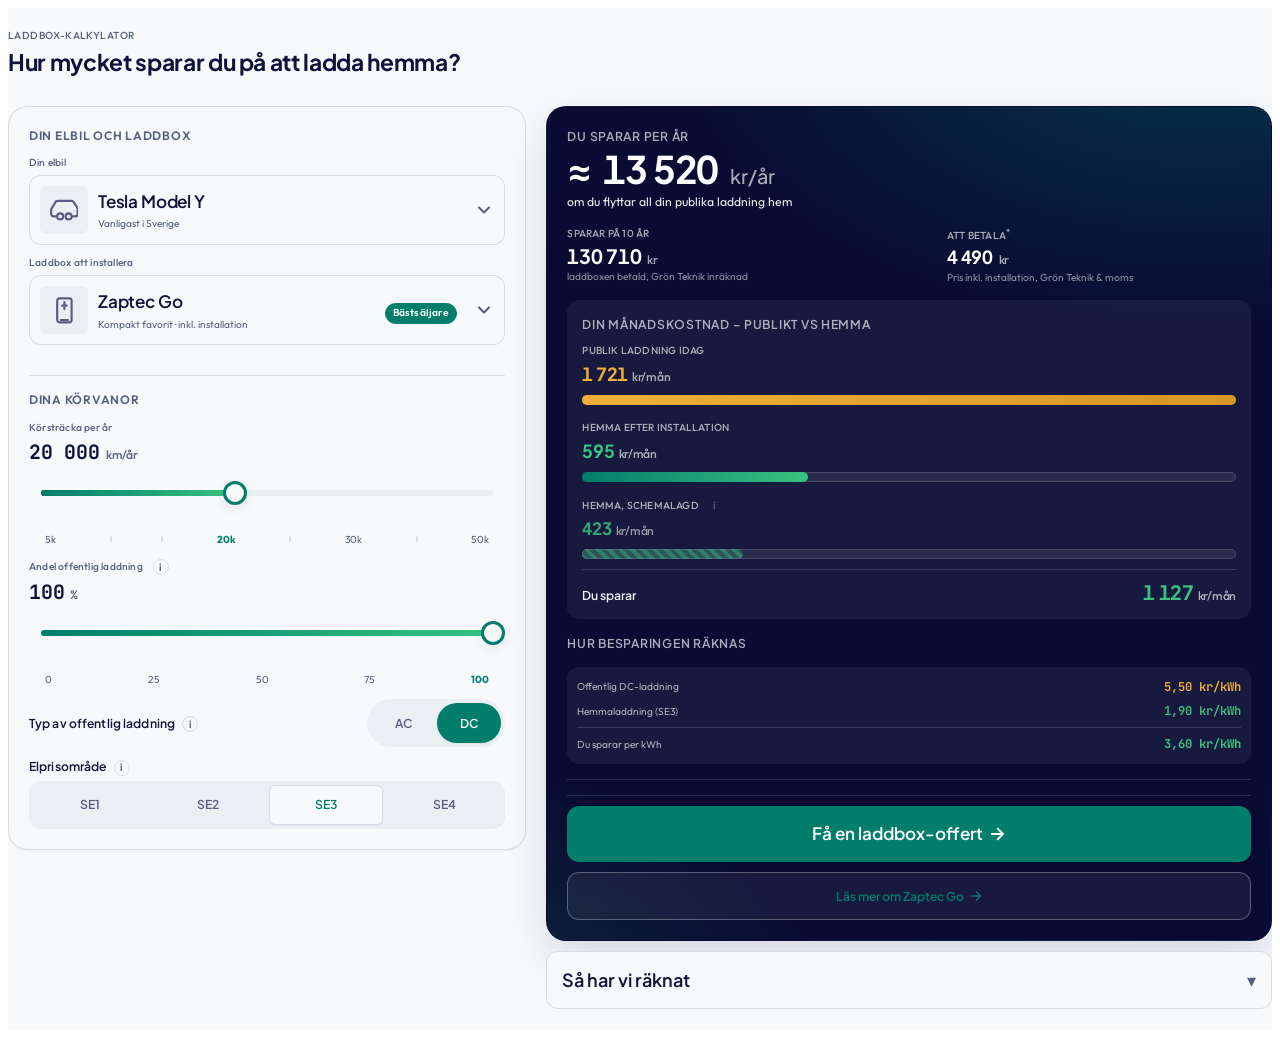
==== commit d8fb492f: "Round 3 (8→10): trim clutter, add scheduled-charging bar, full copy + pixel/mobile pass Subtract: RO" ====
--- a/prototype/index.html
+++ b/prototype/index.html
@@ -103,7 +103,7 @@
             <span class="ampy-calc__field-label-tiny">
               <span id="ampyEvPctLabel">Andel offentlig laddning</span>
               <button type="button" class="ampy-calc__tip" aria-label="Mer info"
-                      data-tip="Andelen av din laddning som sker publikt idag – och som du kan flytta hem med en egen laddbox. 100 % betyder att all din nuvarande publika laddning flyttas hem. Elbilsägare utan hemmaladdare laddar typiskt 60–80 % publikt.">i</button>
+                      data-tip="Hur stor del av din laddning du gör publikt idag i stället för hemma. Kalkylen visar vad du sparar genom att flytta den hem.">i</button>
             </span>
             <span class="ampy-calc__value-prominent ampy-calc__t-mono" id="ampyEvPctDisplay">
               <span id="ampyEvPctValue">—</span><span class="ampy-calc__value-unit">%</span>
@@ -119,7 +119,7 @@
                      excludes the tooltip button. -->
                 <span id="ampyEvPubTypeLabel">Typ av offentlig laddning</span>
                 <button type="button" class="ampy-calc__tip" aria-label="Mer info"
-                        data-tip="AC = standard på parkeringar och köpcentra (~4,50 kr/kWh). DC = snabbladdare på motorvägar (~5,50 kr/kWh, abonnemang ~3,40–4,50).">i</button>
+                        data-tip="AC = långsam laddning vid parkering och köpcentrum (ca 4,50 kr/kWh). DC = snabbladdning längs vägen (ca 5,50 kr/kWh).">i</button>
               </span>
               <!-- a11y: each option is a native <button aria-pressed> — keyboard
                    operable (Enter/Space) and announced as a pressed/unpressed
@@ -136,25 +136,9 @@
             <span class="ampy-calc__field-label">
               <span id="ampyEvRegionLabel">Elprisområde</span>
               <button type="button" class="ampy-calc__tip" aria-label="Mer info"
-                      data-tip="Marginal allt-i-ett hemmakostnad (spotpris + nät + skatt) per elprisområde: SE1 (norr) ca 1,45 kr/kWh — SE4 (söder) ca 2,10 kr/kWh. Ju dyrare hemma-el, desto lägre besparing per kWh.">i</button>
+                      data-tip="Ditt elprisområde (SE1 norr–SE4 söder). Dyrare hemma-el ger något lägre besparing per kWh.">i</button>
             </span>
             <div class="ampy-calc__segmented" role="group" aria-labelledby="ampyEvRegionLabel" id="ampyEvRegion"></div>
-          </div>
-
-          <!-- Applicants stepper -->
-          <div class="ampy-calc__field">
-            <div class="ampy-calc__field-row">
-              <span class="ampy-calc__field-label">
-                <span id="ampyEvApplicantsLabel">Antal sökande</span>
-                <button type="button" class="ampy-calc__tip" aria-label="Mer info"
-                        data-tip="Varje sökande höjer Grön Teknik-taket med 50 000 kr/år. Laddboxar kostar vanligtvis under taket, men relevant om ni köper flera boxar.">i</button>
-              </span>
-              <div class="ampy-calc__stepper" role="group" aria-labelledby="ampyEvApplicantsLabel">
-                <button type="button" class="ampy-calc__stepper-btn" id="ampyEvApplicantsDec" aria-label="Minska antal sökande">−</button>
-                <span class="ampy-calc__stepper-value ampy-calc__t-mono" id="ampyEvApplicantsValue" aria-live="polite">1</span>
-                <button type="button" class="ampy-calc__stepper-btn" id="ampyEvApplicantsInc" aria-label="Öka antal sökande">+</button>
-              </div>
-            </div>
           </div>
 
         </div><!-- /tier modifiers -->
@@ -171,27 +155,9 @@
              announces ONLY the annual-saving headline after input settles. -->
         <div class="ampy-calc__card ampy-calc__card--surface" aria-label="Resultat">
 
-          <!-- ROI control: count the charger cost or not.
-               Best-practice two-pill segmented control (reuses .ampy-calc__toggle,
-               on-surface variant). Shows BOTH states at once; the active pill is
-               highlighted. No bordered settings box. -->
-          <div class="ampy-calc__roi-control">
-            <span class="ampy-calc__roi-control-label">
-              <!-- a11y: only the text node carries the id used as the group's
-                   accessible name, so the tooltip "i" button is NOT folded into
-                   the name. -->
-              <span id="ampyEvInvestmentToggleLabel">Räkna med laddboxens kostnad</span>
-              <button type="button" class="ampy-calc__tip" aria-label="Mer info"
-                      data-tip="Med investering: vi drar av vad laddboxen kostar (efter Grön Teknik) och visar återbetalningstid. Utan investering: ren besparing på laddningen – oavsett vad laddboxen kostar.">i</button>
-            </span>
-            <div class="ampy-calc__toggle ampy-calc__toggle--investment"
-                 role="group" aria-labelledby="ampyEvInvestmentToggleLabel" id="ampyEvInvestmentToggle">
-              <button type="button" class="ampy-calc__toggle-option" data-value="with"    aria-pressed="true">Med investering</button>
-              <button type="button" class="ampy-calc__toggle-option" data-value="without" aria-pressed="false">Utan investering</button>
-            </div>
-          </div>
-
-          <!-- Hero: ANNUAL saving (dominant) -->
+          <!-- Hero: ANNUAL saving (dominant) — now the first element in the card
+               (the ROI "Med/Utan investering" toggle was removed; the investment
+               is always included). -->
           <div class="ampy-calc__hero15">
             <span class="ampy-calc__hero15-eyebrow">Du sparar per år</span>
             <span class="ampy-calc__hero15-value ampy-calc__t-mono">
@@ -201,7 +167,6 @@
             <span class="ampy-calc__hero15-sub" id="ampyEvHeroAnnualSub">
               jämfört med fortsatt publik laddning
             </span>
-            <span class="ampy-calc__hero15-range" id="ampyEvAnnualRange">—</span>
           </div>
 
           <!-- a11y: single polite, debounced live region. Announces only the
@@ -228,7 +193,8 @@
             </div>
           </div>
 
-          <hr class="ampy-calc__internal-divider">
+          <!-- 3-4: divider removed — the monthly panel's own subtle bg separates
+               it from the trio, so a hairline here is a redundant third rule. -->
 
           <!-- Monthly cost comparison: publik vs hemma (replaces the payback chart).
                monthlyPublic / monthlyHome = publicKwh × rate ÷ 12; saving = the
@@ -239,23 +205,36 @@
               <span class="ampy-calc__evidence-label">Din månadskostnad – publikt vs hemma</span>
             </div>
             <div class="ampy-calc__monthly-cols">
-              <div class="ampy-calc__monthly-col">
+              <div class="ampy-calc__monthly-col ampy-calc__monthly-col--public">
                 <span class="ampy-calc__monthly-col-label">Publik laddning idag</span>
                 <span class="ampy-calc__monthly-col-value ampy-calc__monthly-col-value--public ampy-calc__t-mono">
-                  ≈ <span id="ampyEvMonthlyPublic">—</span><span class="ampy-calc__monthly-col-unit">kr/mån</span>
-                </span>
-              </div>
-              <div class="ampy-calc__monthly-col">
+                  <span id="ampyEvMonthlyPublic">—</span><span class="ampy-calc__monthly-col-unit">kr/mån</span>
+                </span>
+              </div>
+              <div class="ampy-calc__monthly-col ampy-calc__monthly-col--home">
                 <span class="ampy-calc__monthly-col-label">Hemma efter installation</span>
                 <span class="ampy-calc__monthly-col-value ampy-calc__monthly-col-value--home ampy-calc__t-mono">
-                  ≈ <span id="ampyEvMonthlyHome">—</span><span class="ampy-calc__monthly-col-unit">kr/mån</span>
+                  <span id="ampyEvMonthlyHome">—</span><span class="ampy-calc__monthly-col-unit">kr/mån</span>
+                </span>
+              </div>
+              <!-- Third bar: scheduled / optimised home charging (owner decision D1).
+                   Visually subordinate (lighter, dashed) to the solid home bar.
+                   The headline annual saving is UNCHANGED — this is additive upside. -->
+              <div class="ampy-calc__monthly-col ampy-calc__monthly-col--homeopt">
+                <span class="ampy-calc__monthly-col-label">
+                  Hemma, schemalagd
+                  <button type="button" class="ampy-calc__tip" aria-label="Mer info"
+                          data-tip="Din laddbox laddar när elen är som billigast — spotpriset är 30–60 % lägre på lågpristimmar. Det sänker din hemmakostnad ytterligare några procent. Beror på elavtal och elområde.">i</button>
+                </span>
+                <span class="ampy-calc__monthly-col-value ampy-calc__monthly-col-value--homeopt ampy-calc__t-mono">
+                  <span id="ampyEvMonthlyHomeOpt">—</span><span class="ampy-calc__monthly-col-unit">kr/mån</span>
                 </span>
               </div>
             </div>
             <div class="ampy-calc__monthly-delta" id="ampyEvMonthlyDelta">
               <span class="ampy-calc__monthly-delta-label">Du sparar</span>
               <span class="ampy-calc__monthly-delta-value ampy-calc__t-mono">
-                ≈ <span id="ampyEvMonthlySaving">—</span><span class="ampy-calc__monthly-delta-unit">kr/mån</span>
+                <span id="ampyEvMonthlySaving">—</span><span class="ampy-calc__monthly-delta-unit">kr/mån</span>
               </span>
             </div>
           </div>
@@ -276,20 +255,11 @@
             <button type="button"
                     class="ampy-calc__btn ampy-calc__btn--primary ampy-calc__btn--lg ampy-calc__btn--block"
                     id="ampyEvCtaQuote">
-              Få en exakt offert <svg width="18" height="18" viewBox="0 0 24 24" fill="none" stroke="currentColor"
+              Få en laddbox-offert <svg width="18" height="18" viewBox="0 0 24 24" fill="none" stroke="currentColor"
          stroke-width="2.5" stroke-linecap="round" stroke-linejoin="round" aria-hidden="true">
       <path d="M5 12h14M13 5l7 7-7 7"/>
     </svg>
             </button>
-
-            <!-- P1-2 micro-trust: risk-reversal at the decision point, directly
-                 under the primary CTA. Reuses the .ampy-calc__micro-trust styles.
-                 Decorative check icons are aria-hidden; the text reads cleanly. -->
-            <p class="ampy-calc__micro-trust">
-              <span><svg width="14" height="14" viewBox="0 0 24 24" fill="none" stroke="currentColor" stroke-width="3" stroke-linecap="round" stroke-linejoin="round" aria-hidden="true"><path d="M20 6 9 17l-5-5"/></svg>Svar inom 24 h</span>
-              <span><svg width="14" height="14" viewBox="0 0 24 24" fill="none" stroke="currentColor" stroke-width="3" stroke-linecap="round" stroke-linejoin="round" aria-hidden="true"><path d="M20 6 9 17l-5-5"/></svg>Inget köpkrav</span>
-              <span><svg width="14" height="14" viewBox="0 0 24 24" fill="none" stroke="currentColor" stroke-width="3" stroke-linecap="round" stroke-linejoin="round" aria-hidden="true"><path d="M20 6 9 17l-5-5"/></svg>Dina uppgifter skyddas</span>
-            </p>
 
             <form class="ampy-calc__lead-form" id="ampyEvLeadForm" novalidate>
               <span class="ampy-calc__t-small" style="color:var(--on-surface-text);">
@@ -308,12 +278,12 @@
                 </div>
                 <div class="ampy-calc__field">
                   <label class="ampy-calc__field-label" for="ampyEvLeadPhone">Telefon</label>
-                  <input type="tel"   class="ampy-calc__input" id="ampyEvLeadPhone" required autocomplete="tel" placeholder="07X XXX XX XX">
+                  <input type="tel"   class="ampy-calc__input" id="ampyEvLeadPhone" required autocomplete="tel" inputmode="tel">
                   <span class="ampy-calc__input-error" id="ampyEvLeadPhoneError"></span>
                 </div>
                 <div class="ampy-calc__field">
                   <label class="ampy-calc__field-label" for="ampyEvLeadZip">Postnummer</label>
-                  <input type="text"  class="ampy-calc__input" id="ampyEvLeadZip"   required autocomplete="postal-code" inputmode="numeric" placeholder="12345">
+                  <input type="text"  class="ampy-calc__input" id="ampyEvLeadZip"   required autocomplete="postal-code" inputmode="numeric">
                   <span class="ampy-calc__input-error" id="ampyEvLeadZipError"></span>
                 </div>
               </div>
@@ -362,8 +332,13 @@
               <span>Något gick fel. Ring oss på <a href="tel:+46102657979" style="color:inherit;text-decoration:underline;">010-265 79 79</a> så hjälper vi dig direkt.</span>
             </div>
 
-            <a class="ampy-calc__btn-link ampy-calc__btn-link--center" id="ampyEvProductLink" href="#" target="_self">
-              Läs mer om <span id="ampyEvProductLinkName">laddboxen</span>
+            <!-- 8c: the whole phrase is ONE inline label so hover/focus draws a
+                 single continuous underline (incl. the dynamic box name, any
+                 length); the arrow is a separate flex sibling and never underlines.
+                 Also promoted to a bordered secondary button (Part 3 / 3-5) so the
+                 two CTAs read as a deliberate primary/secondary pair. -->
+            <a class="ampy-calc__btn-link ampy-calc__btn-link--center ampy-calc__btn-link--bordered" id="ampyEvProductLink" href="#" target="_self">
+              <span class="ampy-calc__btn-link-label">Läs mer om <span id="ampyEvProductLinkName">laddboxen</span></span>
               <svg width="14" height="14" viewBox="0 0 24 24" fill="none" stroke="currentColor" stroke-width="2.5" stroke-linecap="round" stroke-linejoin="round" aria-hidden="true"><path d="M5 12h14M13 5l7 7-7 7"/></svg>
             </a>
 
@@ -382,12 +357,12 @@
               <div class="ampy-calc__methodology-stack" id="ampyEvMethodologyStack"></div>
               <div class="ampy-calc__disclaimers">
                 <p>
-                  <strong style="color:var(--text-primary);">Så här ska du läsa kalkylen.</strong>
-                  Siffrorna bygger på publik branschdata 2025–2026. Verkligt utfall beror på körmönster,
-                  elprisutveckling och laddvanor. Kalkylen är en uppskattning — inte ett erbjudande
-                  och inte bindande för Ampy. För ett exakt pris, begär en offert.
+                  <strong style="color:var(--text-primary);">Så här läser du kalkylen.</strong>
+                  Siffrorna bygger på publik branschdata för 2025–2026. Ditt verkliga utfall beror på
+                  hur du kör, hur du laddar och hur elpriset utvecklas. Kalkylen är en uppskattning —
+                  inte ett erbjudande och inte bindande för Ampy. Vill du ha ett exakt pris, begär en offert.
                 </p>
-                <p>* Ungefärligt pris inkl. installation &amp; moms efter Grön Teknik-avdrag (ca 48,5% av priset). Slutpris beror på ditt hem och din installation.</p>
+                <p>* "Att betala" är ungefärligt pris inkl. installation och moms, med Grön Teknik-avdraget redan avdraget. Slutpriset beror på ditt hem och din installation.</p>
               </div>
             </div>
           </details>
--- a/prototype/styles.css
+++ b/prototype/styles.css
@@ -88,14 +88,21 @@
   --motion-normal: 300ms;
   --easing:        cubic-bezier(0.2, 0, 0.2, 1);
 
+  /* Point 14 / "blaffigt": four clamp FLOORS lowered one notch so the narrow
+     end (320–375px) reads calmer; the 100cqi interpolation leaves desktop
+     (the ceilings) untouched.
+       --fs-2xl H1 floor       2.2 → 2.0rem
+       --fs-xl  hero unit/value floor 2.0 → 1.8rem
+       --fs-lg  secondary vals floor 1.8 → 1.7rem
+       --fs-4xl hero value floor 4.0 → 3.4rem */
   --fs-xs:  clamp(1rem,   calc(1rem   + (1.2 - 1)   * ((100cqi - 320px) / 960)), 1.2rem);
   --fs-sm:  clamp(1.2rem, calc(1.2rem + (1.4 - 1.2) * ((100cqi - 320px) / 960)), 1.4rem);
   --fs-md:  clamp(1.7rem, calc(1.7rem + (1.8 - 1.7) * ((100cqi - 320px) / 960)), 1.8rem);
-  --fs-lg:  clamp(1.8rem, calc(1.8rem + (2.8 - 1.8) * ((100cqi - 320px) / 960)), 2.8rem);
-  --fs-xl:  clamp(2rem,   calc(2rem   + (3.6 - 2)   * ((100cqi - 320px) / 960)), 3.6rem);
-  --fs-2xl: clamp(2.2rem, calc(2.2rem + (4.8 - 2.2) * ((100cqi - 320px) / 960)), 4.8rem);
+  --fs-lg:  clamp(1.7rem, calc(1.7rem + (2.8 - 1.7) * ((100cqi - 320px) / 960)), 2.8rem);
+  --fs-xl:  clamp(1.8rem, calc(1.8rem + (3.6 - 1.8) * ((100cqi - 320px) / 960)), 3.6rem);
+  --fs-2xl: clamp(2rem,   calc(2rem   + (4.8 - 2)   * ((100cqi - 320px) / 960)), 4.8rem);
   --fs-3xl: clamp(2.6rem, calc(2.6rem + (6   - 2.6) * ((100cqi - 320px) / 960)), 6rem);
-  --fs-4xl: clamp(4rem,   calc(4rem   + (7.5 - 4)   * ((100cqi - 320px) / 960)), 7.5rem);
+  --fs-4xl: clamp(3.4rem, calc(3.4rem + (7.5 - 3.4) * ((100cqi - 320px) / 960)), 7.5rem);
 
   --font-heading: "Plus Jakarta Sans", system-ui, sans-serif;
   --font-body:    "Outfit", system-ui, sans-serif;
@@ -211,7 +218,7 @@
 .ampy-calc__selector-button:hover { border-color: var(--text-secondary); }
 .ampy-calc__selector-button:focus-visible {
   outline: none; border-color: var(--border-focus);
-  box-shadow: 0 0 0 3px rgba(0, 169, 145, 0.25);
+  box-shadow: 0 0 0 3px rgba(0, 125, 107, 0.25);
 }
 .ampy-calc__selector-img {
   width: 4.8rem; height: 4.8rem; flex-shrink: 0;
@@ -225,17 +232,41 @@
   color: var(--text-primary); white-space: nowrap; overflow: hidden; text-overflow: ellipsis;
 }
 .ampy-calc__selector-best { font-size: var(--fs-xs); color: var(--text-secondary); }
+/* Badge placement (Part 3 §3-1): in the SELECTED button it right-aligns before
+   the chevron with a clear gap; in a LIST option it right-aligns but never
+   kisses the edge. */
+.ampy-calc__selector-button .ampy-calc__badge { margin-left: auto; margin-right: var(--spacing-sm); }
+.ampy-calc__selector-option .ampy-calc__badge { margin-left: auto; margin-right: var(--spacing-xs); }
 .ampy-calc__selector-chevron { color: var(--text-secondary); transition: transform var(--motion-fast); }
 .ampy-calc__selector[aria-expanded="true"] .ampy-calc__selector-chevron { transform: rotate(180deg); }
 
+/* ── Badges — 3-tier system (point 10 visual half / Part 3 §3-1) ─────────────
+   Same pill geometry, three fills so the eye reads intent at a glance:
+   · Promote (solid teal) — Bästsäljare, Rekommenderas  → the boxes Ampy pushes
+   · Attribute (soft)     — Prisvärd, Dubbel laddning, Populär → helpful descriptor
+   · Flow (muted outline) — Offert, Företag/BRF → "different path", not "buy this"
+   The tier class is mapped from the tag string in engine.js (badgeTierClass). */
 .ampy-calc__badge {
-  display: inline-block; padding: 0.15rem var(--spacing-xs);
+  display: inline-block; padding: 0.3rem 0.7rem;
   background: transparent; color: var(--action-primary);
   border: 1px solid var(--action-primary);
   font-size: var(--fs-xs); font-weight: 600;
+  line-height: 1.2; white-space: nowrap;
   border-radius: var(--radius-full); letter-spacing: 0.02em;
 }
-.ampy-calc__badge--muted { color: var(--text-secondary); border-color: var(--border-default); }
+/* Promote — solid teal, white text (strongest weight). */
+.ampy-calc__badge--promote {
+  background: var(--action-primary); color: var(--text-inverse);
+  border-color: var(--action-primary);
+}
+/* Attribute — soft teal wash, teal text, no border. */
+.ampy-calc__badge--soft {
+  background: rgba(0, 125, 107, 0.10); color: var(--action-primary);
+  border-color: transparent;
+}
+/* Flow / neutral — muted hollow. */
+.ampy-calc__badge--muted,
+.ampy-calc__badge--flow { color: var(--text-secondary); border-color: var(--border-default); }
 
 .ampy-calc__selector-list {
   position: absolute; top: calc(100% + var(--spacing-xs)); left: 0; right: 0;
@@ -269,7 +300,12 @@
 .ampy-calc__slider-wrap { display: flex; flex-direction: column; gap: var(--spacing-sm); }
 .ampy-calc__slider-value { font-family: var(--font-mono); font-weight: 700; color: var(--text-primary); font-size: var(--fs-lg); }
 .ampy-calc__slider-value sub { color: var(--text-secondary); font-size: var(--fs-sm); font-weight: 500; }
+/* Point 11a: at REST the slider lets a vertical page swipe pass through
+   (touch-action: pan-y); the instant a drag is recognised the JS adds
+   .is-dragging → touch-action:none hands the gesture entirely to the slider,
+   killing iOS's scroll-vs-drag disambiguation delay (the real "lag"). */
 .ampy-calc__slider { position: relative; height: 4.4rem; user-select: none; touch-action: pan-y; }
+.ampy-calc__slider.is-dragging { touch-action: none; }
 .ampy-calc__slider-track {
   position: absolute; top: 50%; transform: translateY(-50%);
   left: 1.2rem; right: 1.2rem; height: 0.6rem;
@@ -282,16 +318,20 @@
   border-radius: var(--radius-full);
   /* Spec E: the JS expresses fill length as scaleX (transform-origin:left) on a
      full-travel base width, so it animates on the compositor (no per-frame width
-     reflow). Transition transform too so the snap-on-release glides. */
+     reflow). Transition transform too so the snap-on-release glides.
+     Point 11d: release transition is --motion-fast (150ms) so the fill arrives
+     WITH the thumb (also 150ms) instead of trailing by 150ms. */
   transform-origin: left center;
-  transition: transform var(--motion-normal) var(--easing);
+  transition: transform var(--motion-fast) var(--easing);
 }
 .ampy-calc__slider-thumb {
   position: absolute; top: 50%;
   width: 2.4rem; height: 2.4rem;
   background: var(--bg-primary); border: 3px solid var(--action-primary);
   border-radius: var(--radius-full); transform: translate(-50%, -50%);
-  transition: left var(--motion-normal) var(--easing), box-shadow var(--motion-fast), transform var(--motion-fast) var(--easing);
+  /* Point 11d: `left` settles on the same --motion-fast clock as the fill, so
+     thumb + fill land together on release (Apple-snappy, not sluggish 300ms). */
+  transition: left var(--motion-fast) var(--easing), box-shadow var(--motion-fast), transform var(--motion-fast) var(--easing);
   box-shadow: var(--shadow-md); cursor: grab;
 }
 /* Spec E: while dragging, kill the fill/thumb transitions so the thumb tracks the
@@ -314,21 +354,31 @@
 }
 .ampy-calc__slider-thumb:active { cursor: grabbing; transform: translate(-50%, -50%) scale(1.08); }
 .ampy-calc__slider:focus-within .ampy-calc__slider-thumb {
-  box-shadow: 0 0 0 4px rgba(0, 169, 145, 0.25), var(--shadow-md);
+  box-shadow: 0 0 0 4px rgba(0, 125, 107, 0.25), var(--shadow-md);
 }
 .ampy-calc__slider-ticks {
   display: flex; justify-content: space-between;
-  padding: 0 1.2rem; margin-top: var(--spacing-xs);
+  padding: 0 1.2rem; margin-top: var(--spacing-sm); /* +2.5px: ticks were crowding the thumb */
   overflow: hidden;
 }
 .ampy-calc__slider-tick {
-  font-family: var(--font-mono); font-size: var(--fs-xs); color: var(--text-secondary);
+  /* P2-2: tick labels move to body font (mono "5k/50k" read techy); mono is
+     reserved for live/animating numbers. */
+  font-family: var(--font-body); font-size: var(--fs-xs); color: var(--text-secondary);
   cursor: pointer; padding: 0.2rem 0.4rem; border-radius: var(--radius-sm);
   transition: color var(--motion-fast), background var(--motion-fast);
   flex-shrink: 1; min-width: 0;
 }
 .ampy-calc__slider-tick:hover { color: var(--text-primary); }
 .ampy-calc__slider-tick--active { color: var(--action-primary); font-weight: 700; }
+/* Point 12: a label-less stop renders as a small centered tick mark, not blank
+   text — the scale still reads ("there are more stops here") without collision. */
+.ampy-calc__slider-tick--marker { color: transparent; min-width: 0; padding-left: 0; padding-right: 0; }
+.ampy-calc__slider-tick--marker::after {
+  content: ""; display: block; width: 2px; height: 6px; margin: 0 auto;
+  background: var(--border-default); border-radius: 1px;
+}
+.ampy-calc__slider-tick--marker.ampy-calc__slider-tick--active::after { background: var(--action-primary); }
 /* a11y / touch target (WCAG 2.5.5): tick chips are tiny. On touch pointers
    grow the tappable box to ≥44px tall via a transparent ::before overlay,
    leaving the visible label size unchanged. */
@@ -356,7 +406,10 @@
   background: var(--bg-subtle); border-radius: var(--radius-md);
 }
 .ampy-calc__segmented-option {
-  padding: var(--spacing-sm) var(--spacing-xs);
+  /* P2-4: shared 4rem min-height with the AC/DC toggle so the control column
+     has even rows on pointer-fine too. */
+  padding: var(--spacing-sm) var(--spacing-xs); min-height: 4rem;
+  display: inline-flex; align-items: center; justify-content: center;
   font-family: var(--font-heading); font-weight: 600; font-size: var(--fs-sm);
   color: var(--text-secondary); background: transparent;
   border-radius: var(--radius-sm);
@@ -364,9 +417,11 @@
   text-align: center;
 }
 .ampy-calc__segmented-option:hover { color: var(--text-primary); }
-.ampy-calc__segmented-option:focus-visible { outline: none; box-shadow: 0 0 0 3px rgba(0, 169, 145, 0.3); }
+.ampy-calc__segmented-option:focus-visible { outline: none; box-shadow: 0 0 0 3px rgba(0, 125, 107, 0.3); }
 .ampy-calc__segmented-option[aria-pressed="true"] {
-  background: var(--bg-primary); color: var(--action-primary); box-shadow: var(--shadow-sm);
+  /* P2-4: 1px ring on the active pill for sunlight legibility on a phone. */
+  background: var(--bg-primary); color: var(--action-primary);
+  box-shadow: var(--shadow-sm), inset 0 0 0 1px var(--border-default);
 }
 /* a11y / touch target (WCAG 2.5.5): ensure each segment is ≥44px tall on touch. */
 @media (pointer: coarse) {
@@ -383,10 +438,12 @@
   font-family: var(--font-heading); font-weight: 600; font-size: var(--fs-sm);
   color: var(--text-secondary);
   transition: background var(--motion-fast), color var(--motion-fast), box-shadow var(--motion-fast);
-  min-width: 6.4rem; text-align: center;
+  /* P2-4: shared 4rem min-height with the segmented control (even rows). */
+  min-width: 6.4rem; min-height: 4rem;
+  display: inline-flex; align-items: center; justify-content: center; text-align: center;
 }
 .ampy-calc__toggle-option:hover:not([aria-pressed="true"]) { color: var(--text-primary); }
-.ampy-calc__toggle-option:focus-visible { outline: none; box-shadow: 0 0 0 3px rgba(0, 169, 145, 0.3); }
+.ampy-calc__toggle-option:focus-visible { outline: none; box-shadow: 0 0 0 3px rgba(0, 125, 107, 0.3); }
 .ampy-calc__toggle-option[aria-pressed="true"] {
   background: var(--action-primary); color: var(--text-inverse); box-shadow: var(--shadow-sm);
 }
@@ -397,50 +454,6 @@
   .ampy-calc__toggle-option {
     min-height: 4.4rem; display: inline-flex; align-items: center; justify-content: center;
   }
-}
-
-/* ── ROI control (two-pill segmented control on the dark surface) ────────────
-   Quiet inline control under the hero eyebrow — a label + the segmented
-   .ampy-calc__toggle (on-surface variant below). No bordered settings box. */
-.ampy-calc__roi-control {
-  display: flex; align-items: center; justify-content: space-between;
-  gap: var(--spacing-sm) var(--spacing-md); flex-wrap: wrap;
-}
-.ampy-calc__roi-control-label {
-  display: inline-flex; align-items: center; position: relative;
-  font-family: var(--font-heading); font-size: var(--fs-sm); font-weight: 600;
-  color: var(--on-surface-text);
-}
-
-/* On-surface variant of the segmented toggle: the inactive track/text must read
-   on the dark --bg-surface (the AC/DC toggle lives on the light input card).
-   Inactive text = muted-on-surface; active pill = --action-primary + white. */
-.ampy-calc__toggle--investment {
-  background: var(--on-surface-subtle-bg); flex-shrink: 0;
-}
-.ampy-calc__toggle--investment .ampy-calc__toggle-option { color: var(--on-surface-text-muted); }
-.ampy-calc__toggle--investment .ampy-calc__toggle-option:hover:not([aria-pressed="true"]) { color: var(--on-surface-text); }
-.ampy-calc__toggle--investment .ampy-calc__toggle-option[aria-pressed="true"] {
-  background: var(--action-primary); color: var(--text-inverse); box-shadow: var(--shadow-sm);
-}
-
-/* ── Stepper ────────────────────────────────────────────────────────────── */
-.ampy-calc__stepper {
-  display: inline-flex; align-items: center;
-  background: var(--bg-subtle); border-radius: var(--radius-full); padding: 0.3rem;
-}
-.ampy-calc__stepper-btn {
-  width: 3.6rem; height: 3.6rem; border-radius: var(--radius-full);
-  color: var(--text-primary); font-weight: 700; font-size: var(--fs-lg);
-  transition: background var(--motion-fast);
-  display: inline-flex; align-items: center; justify-content: center;
-}
-.ampy-calc__stepper-btn:hover:not(:disabled) { background: var(--bg-primary); }
-.ampy-calc__stepper-btn:focus-visible { outline: none; box-shadow: 0 0 0 3px rgba(0, 169, 145, 0.3); }
-.ampy-calc__stepper-btn:disabled { opacity: 0.4; cursor: not-allowed; }
-.ampy-calc__stepper-value {
-  font-family: var(--font-mono); font-weight: 700;
-  min-width: 4rem; text-align: center; color: var(--text-primary); font-size: var(--fs-md);
 }
 
 /* ── Buttons ────────────────────────────────────────────────────────────── */
@@ -454,7 +467,7 @@
 }
 .ampy-calc__btn:hover { opacity: 0.92; }
 .ampy-calc__btn:active { opacity: 0.82; transform: translateY(1px); }
-.ampy-calc__btn:focus-visible { outline: none; box-shadow: 0 0 0 4px rgba(0, 169, 145, 0.35); }
+.ampy-calc__btn:focus-visible { outline: none; box-shadow: 0 0 0 4px rgba(0, 125, 107, 0.35); }
 .ampy-calc__btn:disabled { opacity: 0.5; cursor: not-allowed; }
 .ampy-calc__btn--primary { background: var(--action-primary); color: var(--text-inverse); box-shadow: var(--shadow-md); }
 .ampy-calc__btn--secondary { background: var(--bg-primary); color: var(--text-primary); border: 1px solid var(--border-default); }
@@ -489,7 +502,7 @@
 }
 .ampy-calc__disclosure[open] .ampy-calc__disclosure-summary::after { transform: rotate(180deg); }
 .ampy-calc__disclosure-summary:focus-visible {
-  outline: none; box-shadow: 0 0 0 3px rgba(0, 169, 145, 0.3); border-radius: var(--radius-sm);
+  outline: none; box-shadow: 0 0 0 3px rgba(0, 125, 107, 0.3); border-radius: var(--radius-sm);
 }
 .ampy-calc__disclosure-content { padding-top: var(--spacing-md); display: flex; flex-direction: column; gap: var(--spacing-md); }
 
@@ -503,7 +516,7 @@
 }
 .ampy-calc__input:hover, .ampy-calc__select:hover { border-color: var(--text-secondary); }
 .ampy-calc__input:focus, .ampy-calc__select:focus {
-  outline: none; border-color: var(--border-focus); box-shadow: 0 0 0 3px rgba(0, 169, 145, 0.2);
+  outline: none; border-color: var(--border-focus); box-shadow: 0 0 0 3px rgba(0, 125, 107, 0.2);
 }
 .ampy-calc__input--error { border-color: var(--state-error); }
 .ampy-calc__input--error:focus { box-shadow: 0 0 0 3px rgba(214, 76, 76, 0.2); }
@@ -564,7 +577,8 @@
   background: var(--on-surface-subtle-bg); border-radius: var(--radius-md);
 }
 .ampy-calc__monthly-head { display: flex; align-items: baseline; justify-content: space-between; }
-.ampy-calc__monthly-cols { display: flex; flex-direction: column; gap: var(--spacing-md); }
+/* Bar-to-bar gap → --spacing-lg so each cost+bar pair reads as one unit (3 bars). */
+.ampy-calc__monthly-cols { display: flex; flex-direction: column; gap: var(--spacing-lg); }
 .ampy-calc__monthly-col { display: flex; flex-direction: column; gap: var(--spacing-xs); min-width: 0; }
 .ampy-calc__monthly-col-label {
   font-family: var(--font-body); font-size: var(--fs-xs); color: var(--on-surface-text-muted);
@@ -577,34 +591,57 @@
 }
 .ampy-calc__monthly-col-value--public { color: var(--state-warning); }
 .ampy-calc__monthly-col-value--home   { color: var(--state-success); }
+/* Scheduled / optimised home value — subordinate to the solid home value:
+   slightly smaller and softer so the hierarchy reads public > home > schemalagd. */
+.ampy-calc__monthly-col-value--homeopt { color: var(--state-success); font-size: var(--fs-md); opacity: 0.85; }
 .ampy-calc__monthly-col-unit { font-family: var(--font-body); font-size: var(--fs-sm); font-weight: 500; color: var(--on-surface-text-muted); }
 /* Cost bar: a rounded track whose fill width is ∝ the monthly cost. The track
    is the ::after block; the ::before is the fill, absolutely positioned over it
    so the two share the same strip. --bar-frac is the per-column proportion. */
 .ampy-calc__monthly-col { position: relative; }
+/* Bars are the emotional climax (Part 3 §3-0b): thicken 6→10px and raise the
+   empty-track tint so the capsule reads clearly on the dark card. */
 .ampy-calc__monthly-col::after {
-  content: ""; display: block; height: 0.6rem; margin-top: 0.2rem;
+  content: ""; display: block; height: 1rem; margin-top: var(--spacing-xs);
   border-radius: var(--radius-full);
-  background: var(--on-surface-subtle-bg);
+  background: rgba(255, 255, 255, 0.08);
   box-shadow: inset 0 0 0 1px var(--on-surface-border);
 }
 .ampy-calc__monthly-col::before {
   content: ""; position: absolute; left: 0; bottom: 0; z-index: 1;
-  height: 0.6rem; border-radius: var(--radius-full);
+  height: 1rem; border-radius: var(--radius-full);
   width: calc(100% * var(--bar-frac, 0));
   transition: width var(--motion-normal) var(--easing);
 }
-.ampy-calc__monthly-cols .ampy-calc__monthly-col:first-child {
+/* Per-bar fraction + fill, keyed off explicit modifier classes (NOT nth-child)
+   so the third "schemalagd" bar slots in without re-targeting the home bar. */
+.ampy-calc__monthly-col--public {
   --bar-frac: var(--monthly-public-frac, 0);
 }
-.ampy-calc__monthly-cols .ampy-calc__monthly-col:first-child::before {
-  background: linear-gradient(90deg, var(--state-warning), rgba(240, 175, 56, 0.7));
-}
-.ampy-calc__monthly-cols .ampy-calc__monthly-col:last-child {
+.ampy-calc__monthly-col--public::before {
+  /* P2-1: solid→slightly-darker amber (was fading to translucent, which left
+     the long bar's tip looking unfinished on the dark card). Crisp end cap. */
+  background: linear-gradient(90deg, var(--state-warning), rgb(214, 150, 40));
+}
+.ampy-calc__monthly-col--home {
   --bar-frac: var(--monthly-home-frac, 0);
 }
-.ampy-calc__monthly-cols .ampy-calc__monthly-col:last-child::before {
+.ampy-calc__monthly-col--home::before {
   background: linear-gradient(90deg, var(--action-primary), var(--state-success));
+}
+/* Third bar — scheduled / optimised home charging. Visually subordinate to the
+   solid home bar: lighter, dashed, lower opacity so it reads as a "bonus" layer. */
+.ampy-calc__monthly-col--homeopt {
+  --bar-frac: var(--monthly-homeopt-frac, 0);
+}
+.ampy-calc__monthly-col--homeopt::before {
+  background: repeating-linear-gradient(
+    45deg,
+    rgba(57, 194, 129, 0.55),
+    rgba(57, 194, 129, 0.55) 4px,
+    rgba(57, 194, 129, 0.28) 4px,
+    rgba(57, 194, 129, 0.28) 8px
+  );
 }
 .ampy-calc__monthly-delta {
   display: flex; align-items: baseline; justify-content: space-between;
@@ -616,7 +653,9 @@
   color: var(--on-surface-text);
 }
 .ampy-calc__monthly-delta-value {
-  font-family: var(--font-heading); font-size: var(--fs-lg); font-weight: 700;
+  /* Staircase: the "Du sparar" delta is the payoff line of the panel → --fs-xl,
+     larger than the per-column values (--fs-lg). */
+  font-family: var(--font-heading); font-size: var(--fs-xl); font-weight: 700;
   color: var(--state-success); line-height: 1.2; letter-spacing: -0.015em;
   display: inline-flex; align-items: baseline; gap: 0.4rem; white-space: nowrap;
 }
@@ -663,10 +702,13 @@
 }
 
 /* ── Lead form ──────────────────────────────────────────────────────────── */
+/* 3-6 (nested-cards DS violation): the form lives inside the dark surface card;
+   drop its full border so it reads as a SECTION (subtle bg + radius), not a
+   mini-card-in-a-card. */
 .ampy-calc__lead-form {
   display: none; flex-direction: column; gap: var(--spacing-md);
   padding: var(--spacing-md); background: var(--on-surface-subtle-bg);
-  border: 1px solid var(--on-surface-border-strong); border-radius: var(--radius-md);
+  border-radius: var(--radius-md);
 }
 .ampy-calc__lead-form.is-open { display: flex; }
 .ampy-calc__lead-form-grid { display: grid; grid-template-columns: 1fr; gap: var(--spacing-md); }
@@ -781,10 +823,14 @@
 /* ── Tier grouping ──────────────────────────────────────────────────────── */
 .ampy-calc__tier { display: flex; flex-direction: column; gap: var(--spacing-md); }
 .ampy-calc__tier + .ampy-calc__tier { margin-top: var(--spacing-lg); padding-top: var(--spacing-lg); border-top: 1px solid var(--border-default); }
-.ampy-calc__tier--primary { gap: var(--spacing-lg); }
+/* 3-2: both tiers share one internal gap (the tier+tier border does the
+   separation), so every field-to-field gap reads visually equal. */
+.ampy-calc__tier--primary { gap: var(--spacing-md); }
 .ampy-calc__tier-label {
+  /* 3-2: drop the negative margin (let the tier gap do the spacing).
+     P2-3: tracking 0.08→0.06em for a calmer caps style on the light card. */
   font-size: var(--fs-sm); color: var(--text-secondary); font-weight: 600;
-  text-transform: uppercase; letter-spacing: 0.08em; margin-bottom: calc(-1 * var(--spacing-xs));
+  text-transform: uppercase; letter-spacing: 0.06em;
 }
 .ampy-calc__field-label-tiny {
   font-size: var(--fs-xs); color: var(--text-secondary); font-weight: 500;
@@ -803,7 +849,9 @@
 }
 .ampy-calc__value-unit { font-size: var(--fs-sm); color: var(--text-secondary); font-weight: 500; font-family: var(--font-body); }
 .ampy-calc__selector-button--prominent { padding: var(--spacing-md); }
-.ampy-calc__selector-img--lg { width: 5.6rem; height: 5.6rem; }
+/* 3-2: selector img 56→48px so the selected button matches its own dropdown
+   option image (4.8rem) and the inputs card stops reading top-heavy. */
+.ampy-calc__selector-img--lg { width: 4.8rem; height: 4.8rem; }
 .ampy-calc__selector-name--lg { font-family: var(--font-heading); font-size: var(--fs-md); font-weight: 600; letter-spacing: -0.01em; }
 .ampy-calc__selector-button--on-surface {
   background: var(--on-surface-subtle-bg); border-color: var(--on-surface-border-strong); color: var(--text-inverse);
@@ -818,24 +866,32 @@
 }
 .ampy-calc__field-hint--conditional { color: var(--state-warning); font-weight: 500; }
 
-/* ── Tooltip ────────────────────────────────────────────────────────────── */
+/* ── Tooltip "i" trigger ────────────────────────────────────────────────────
+   Point 13: the old pure-CSS ::after bubble (full-width slab on mobile, no
+   dismiss/caret/edge-awareness) is replaced by a JS-driven popover element
+   (.ampy-calc__popover, built once per tip in engine.js). The button keeps
+   only the affordance + 44px hit area here; positioning/visibility is the
+   popover's job. */
 .ampy-calc__tip {
   width: 1.6rem; height: 1.6rem; border-radius: var(--radius-full);
   background: transparent; border: 1px solid var(--border-default);
   color: var(--text-secondary); font-size: 1rem; font-weight: 700;
   font-family: var(--font-heading);
   display: inline-flex; align-items: center; justify-content: center;
-  cursor: help; position: relative; margin-left: var(--spacing-xs);
+  cursor: pointer; position: relative; margin-left: var(--spacing-xs);
   transition: background var(--motion-fast), color var(--motion-fast), border-color var(--motion-fast);
   flex-shrink: 0;
 }
-.ampy-calc__tip:hover, .ampy-calc__tip:focus-visible {
+.ampy-calc__tip:hover, .ampy-calc__tip:focus-visible,
+.ampy-calc__tip[aria-expanded="true"] {
   background: var(--action-primary); color: var(--text-inverse); border-color: var(--action-primary); outline: none;
 }
+.ampy-calc__tip:focus-visible { box-shadow: 0 0 0 3px rgba(0, 125, 107, 0.3); }
 /* a11y / touch target (WCAG 2.5.5): on touch/coarse pointers the 1.6rem "i"
    is far below 44px. Expand the *clickable* box to 4.4rem with transparent
    padding while a centred ::before keeps the visible circle at 1.6rem, so the
-   layout/visual is unchanged but the tap target is ≥44px. */
+   layout/visual is unchanged but the tap target is ≥44px. No cursor:help on
+   touch (it behaves like a toggle, not a help cursor). */
 @media (pointer: coarse) {
   .ampy-calc__tip {
     width: 4.4rem; height: 4.4rem;
@@ -847,24 +903,57 @@
     border-radius: var(--radius-full); border: 1px solid var(--border-default);
     transition: background var(--motion-fast), border-color var(--motion-fast);
   }
-  .ampy-calc__tip:hover::before, .ampy-calc__tip:focus-visible::before {
+  .ampy-calc__tip:hover::before, .ampy-calc__tip:focus-visible::before,
+  .ampy-calc__tip[aria-expanded="true"]::before {
     background: var(--action-primary); border-color: var(--action-primary);
   }
-  /* keep the bubble anchored where the visible circle is */
-  .ampy-calc__tip::after { bottom: calc(50% + 1.4rem); }
-}
-.ampy-calc__tip::after {
-  content: attr(data-tip);
-  position: absolute; bottom: calc(100% + var(--spacing-xs)); left: 50%;
-  transform: translateX(-50%); padding: var(--spacing-sm) var(--spacing-md);
-  background: var(--bg-surface); color: var(--text-inverse);
-  font-family: var(--font-body); font-weight: 400; font-size: var(--fs-xs);
-  line-height: 1.5; border-radius: var(--radius-sm); box-shadow: var(--shadow-md);
-  width: max-content; max-width: 26rem; white-space: normal; text-align: left;
+}
+
+/* ── Tooltip popover (point 13) ──────────────────────────────────────────────
+   Same component desktop + mobile. Opens on hover/focus (desktop) or tap
+   (touch); closes on outside-click / Escape / re-tap (JS). Width-capped so it
+   is NEVER a full-width slab; edge-clamped + caret aimed at the "i" by JS.
+   Appended to <body> (NOT .ampy-calc-outer, whose container-type would re-anchor
+   a fixed child) so it is positioned in true viewport coordinates.
+   NOTE: it lives OUTSIDE .ampy-calc, where the scoped design tokens are not in
+   scope — so every var() carries an explicit fallback matching the component
+   tokens (1rem = 10px here too: this rule sets its own font-size, but rem on
+   <body> follows the host root, so px-equivalent fallbacks are used). */
+.ampy-calc__popover {
+  position: fixed; z-index: 2147483000;
+  box-sizing: border-box;   /* lives on <body>, outside the scoped border-box reset */
+  max-width: min(280px, calc(100vw - 24px));
+  padding: 8px 12px;
+  background: var(--bg-surface, rgb(9, 11, 50));
+  color: var(--on-surface-text, rgba(255, 255, 255, 0.94));
+  font-family: var(--font-body, "Outfit", system-ui, sans-serif); font-weight: 400;
+  /* explicit px (lives on <body>; rem there follows the host root, which may be
+     62.5% in the proto or 16px once G4 scopes it) */
+  font-size: 13px; line-height: 1.45;
+  border-radius: var(--radius-sm, 6px);
+  box-shadow: var(--shadow-md, 0 4px 12px rgba(15, 18, 60, 0.18));
+  text-align: left;
   opacity: 0; visibility: hidden; pointer-events: none;
-  transition: opacity var(--motion-fast), visibility var(--motion-fast); z-index: 50;
-}
-.ampy-calc__tip:hover::after, .ampy-calc__tip:focus-visible::after { opacity: 1; visibility: visible; }
+  transform: translateY(2px);
+  transition: opacity 150ms cubic-bezier(0.2, 0, 0.2, 1),
+              transform 150ms cubic-bezier(0.2, 0, 0.2, 1),
+              visibility 150ms cubic-bezier(0.2, 0, 0.2, 1);
+}
+.ampy-calc__popover[data-open] {
+  opacity: 1; visibility: visible; transform: none; pointer-events: auto;
+}
+/* Caret: a rotated square the JS positions horizontally to stay aimed at the
+   "i". Lives on the edge facing the trigger (toggled via data-placement). */
+.ampy-calc__popover::after {
+  content: ""; position: absolute;
+  left: var(--caret-x, 50%); width: 9px; height: 9px;
+  background: var(--bg-surface, rgb(9, 11, 50)); transform: translateX(-50%) rotate(45deg);
+}
+.ampy-calc__popover[data-placement="bottom"]::after { top: -4px; }
+.ampy-calc__popover[data-placement="top"]::after    { bottom: -4px; }
+@media (prefers-reduced-motion: reduce) {
+  .ampy-calc__popover { transform: none; }
+}
 
 /* ── Results hierarchy ──────────────────────────────────────────────────── */
 .ampy-calc__btn-link {
@@ -874,8 +963,26 @@
   padding: var(--spacing-xs) 0; cursor: pointer; transition: color var(--motion-fast);
 }
 .ampy-calc__btn-link:hover { color: var(--text-inverse); }
-.ampy-calc__btn-link:focus-visible { outline: none; box-shadow: 0 0 0 3px rgba(0, 169, 145, 0.4); border-radius: var(--radius-sm); }
+.ampy-calc__btn-link:focus-visible { outline: none; box-shadow: 0 0 0 3px rgba(0, 125, 107, 0.4); border-radius: var(--radius-sm); }
 .ampy-calc__btn-link--center { justify-content: center; align-self: center; }
+/* 8c: the container NEVER underlines (kills the per-flex-item split underline
+   from the global a:hover). Only the inline label underlines, as ONE continuous
+   run spanning "Läs mer om {box}"; the arrow (a flex sibling) stays clean. */
+.ampy-calc__btn-link, .ampy-calc__btn-link:hover { text-decoration: none; }
+.ampy-calc__btn-link-label { display: inline; text-decoration: none; text-underline-offset: 0.25em; }
+.ampy-calc__btn-link:hover .ampy-calc__btn-link-label,
+.ampy-calc__btn-link:focus-visible .ampy-calc__btn-link-label { text-decoration: underline; }
+/* 3-5: promote to a bordered secondary button on the dark surface so the two
+   CTAs read as a deliberate primary/secondary pair. */
+.ampy-calc__btn-link--bordered {
+  width: 100%; min-height: 4.8rem; padding: var(--spacing-sm) var(--spacing-lg);
+  background: var(--on-surface-subtle-bg);
+  border: 1px solid var(--on-surface-border-strong);
+  border-radius: var(--radius-md); color: var(--on-surface-text);
+  font-family: var(--font-heading); font-weight: 600;
+  transition: color var(--motion-fast), background var(--motion-fast), border-color var(--motion-fast);
+}
+.ampy-calc__btn-link--bordered:hover { color: var(--text-inverse); background: rgba(255, 255, 255, 0.10); border-color: var(--on-surface-text-faint); }
 
 .ampy-calc__hero15 { display: flex; flex-direction: column; gap: var(--spacing-xs); }
 .ampy-calc__hero15-eyebrow {
@@ -888,11 +995,9 @@
   display: inline-flex; align-items: baseline; gap: 1.2rem;
 }
 .ampy-calc__hero15-unit { font-family: var(--font-heading); font-size: var(--fs-xl); font-weight: 500; color: var(--on-surface-text-muted); letter-spacing: -0.01em; }
-.ampy-calc__hero15-sub  { color: var(--on-surface-text-muted); font-size: var(--fs-sm); }
-.ampy-calc__hero15-range {
-  color: var(--on-surface-text-faint); font-size: var(--fs-xs);
-  font-family: var(--font-mono); margin-top: 0.1rem;
-}
+/* 3-3: the hero-sub is now the hero's closing line (range removed) — lift colour
+   from muted to full so the owner-loved framing isn't faint. */
+.ampy-calc__hero15-sub  { color: var(--on-surface-text); font-size: var(--fs-sm); }
 .ampy-calc__hero15-mini {
   display: inline-block; margin-top: 0.2rem; color: var(--on-surface-text-faint);
   font-size: var(--fs-xs); text-decoration: underline;
@@ -919,6 +1024,10 @@
   line-height: 1.2; color: var(--text-inverse); letter-spacing: -0.015em;
   display: inline-flex; align-items: baseline; gap: 0.6rem; white-space: nowrap;
 }
+/* Staircase rank 2 (Part 3 §3-0a): the 10-year cumulative is the second-biggest
+   emotional number → bump ONLY that tile's value to --fs-xl. "Att betala" stays
+   --fs-lg, so the squint test reads hero(4xl) → 10-yr+delta(xl) → values(lg). */
+#ampyEvCumulativeTile .ampy-calc__trio-value { font-size: var(--fs-xl); }
 .ampy-calc__trio-unit { font-family: var(--font-body); font-size: var(--fs-sm); font-weight: 500; color: var(--on-surface-text-muted); }
 .ampy-calc__trio-sub  { color: var(--on-surface-text-faint); font-size: var(--fs-xs); line-height: 1.5; }
 
@@ -938,18 +1047,10 @@
 }
 .ampy-calc__streams-summary::-webkit-details-marker { display: none; }
 .ampy-calc__streams-summary:hover { color: var(--text-inverse); }
-.ampy-calc__streams-summary:focus-visible { outline: none; box-shadow: 0 0 0 3px rgba(0, 169, 145, 0.4); border-radius: var(--radius-sm); }
+.ampy-calc__streams-summary:focus-visible { outline: none; box-shadow: 0 0 0 3px rgba(0, 125, 107, 0.4); border-radius: var(--radius-sm); }
 .ampy-calc__streams-summary svg { transition: transform var(--motion-fast); }
 .ampy-calc__streams-disclosure[open] .ampy-calc__streams-summary svg { transform: rotate(180deg); }
 .ampy-calc__streams-disclosure[open] .ampy-calc__streams-legend { margin-top: var(--spacing-sm); }
-
-.ampy-calc__micro-trust {
-  display: flex; flex-wrap: wrap; justify-content: center;
-  gap: var(--spacing-md) var(--spacing-xl); color: var(--on-surface-text-muted); font-size: var(--fs-xs);
-  margin: calc(-1 * var(--spacing-xs)) 0 var(--spacing-xs) 0;
-}
-.ampy-calc__micro-trust span { display: inline-flex; align-items: center; gap: var(--spacing-xs); }
-.ampy-calc__micro-trust svg  { color: var(--state-success); flex-shrink: 0; }
 
 .ampy-calc__spec-disclosure { margin-top: var(--spacing-sm); padding-top: var(--spacing-md); border-top: 1px solid var(--on-surface-border); }
 .ampy-calc__spec-summary {
@@ -966,7 +1067,6 @@
 .ampy-calc__spec-disclosure .ampy-calc__spec-table td { font-size: var(--fs-xs); padding: var(--spacing-xs) 0; }
 
 /* ── Staggered reveal animations ────────────────────────────────────────── */
-.ampy-calc__roi-control,
 .ampy-calc__hero15,
 .ampy-calc__trio,
 .ampy-calc__monthly,
@@ -975,12 +1075,14 @@
   opacity: 0; transform: translateY(0.6rem);
   animation: ampy-reveal var(--motion-normal) var(--easing) forwards;
 }
-.ampy-calc__roi-control { animation-delay:  20ms; }
+/* P2-6: re-timed after the ROI/range removals so the sequence stays evenly
+   paced and the now-hero monthly panel gets a slightly earlier, more prominent
+   entrance. */
 .ampy-calc__hero15      { animation-delay:  40ms; }
-.ampy-calc__trio        { animation-delay: 120ms; }
-.ampy-calc__monthly     { animation-delay: 180ms; }
+.ampy-calc__trio        { animation-delay: 100ms; }
+.ampy-calc__monthly     { animation-delay: 160ms; }
 .ampy-calc__evidence    { animation-delay: 220ms; }
-.ampy-calc__cta-stack   { animation-delay: 260ms; }
+.ampy-calc__cta-stack   { animation-delay: 280ms; }
 @keyframes ampy-reveal { to { opacity: 1; transform: translateY(0); } }
 
 /* ── Reduced motion (stays as @media — this is a user preference, not a size) ── */
@@ -1000,72 +1102,74 @@
    not the viewport. The calculator responds to whatever space it's given.
    ══════════════════════════════════════════════════════════════════════════ */
 
-/* Container gap + tooltip anchoring */
+/* Container gap (point 14.4: tighten header→card on phones).
+   Tooltip anchoring is gone — the popover (point 13) is JS-positioned in
+   viewport coordinates, so it never clips regardless of container width. */
 @container ampy (max-width: 768px) {
-  .ampy-calc__container {
-    gap: var(--spacing-xl);
-  }
-
-  /* Tooltip anchor moves to parent row so tip can never clip off-edge */
-  .ampy-calc__field,
-  .ampy-calc__trio-label,
-  .ampy-calc__hero-label,
-  .ampy-calc__streams-summary { position: relative; }
-  .ampy-calc__tip { position: static; }
-  .ampy-calc__tip::after {
-    width: 100%; max-width: 100%;
-    left: 50%; transform: translateX(-50%);
-    bottom: 100%; margin-bottom: var(--spacing-xs);
-    text-align: center;
-  }
-}
-
-/* a11y: on narrow TOUCH phones the rule above sets the tip to position:static
-   (to re-anchor the bubble). Re-establish a positioning context so the coarse
-   touch-target ::before (visible circle + ≥44px hit area) stays centred on the
-   tip. Source-ordered after the narrow block so it wins on coarse pointers. */
-@media (pointer: coarse) {
-  @container ampy (max-width: 768px) {
-    .ampy-calc__tip { position: relative; }
-    .ampy-calc__tip::after {
-      left: 50%; transform: translateX(-50%); width: max-content; max-width: 24rem;
-    }
-  }
-}
-
+  .ampy-calc__container { gap: var(--spacing-xl); }
+}
+@container ampy (max-width: 600px) {
+  .ampy-calc__container { gap: var(--spacing-lg); }
+}
 
 /* Slider ticks — reduce size so labels fit on narrow phones.
    The km slider also abbreviates "5 000"→"5k" in JS (fmtKmShort). */
 @container ampy (max-width: 500px) {
   .ampy-calc__slider-tick {
-    font-size: 0.8rem;
-    padding: 0.1rem 0.15rem;
+    font-size: 0.9rem;
+    padding: 0.1rem 0.2rem;
   }
 }
 
-/* a11y / legibility ≤390px: even abbreviated, 8 km ticks crowd the smallest
-   phones. Collapse the km slider's interior labels to ENDPOINTS + ACTIVE only
-   so the remaining labels stay readable. The % slider (5 short ticks) is left
-   intact. data-endpoint is set on the first/last tick in renderRangeSlider. */
-@container ampy (max-width: 390px) {
-  #ampyEvKmContainer .ampy-calc__slider-tick:not([data-endpoint]):not(.ampy-calc__slider-tick--active) {
-    color: transparent;
-  }
-  /* keep the abbreviated label visible & readable for the ones we show */
-  #ampyEvKmContainer .ampy-calc__slider-tick[data-endpoint],
-  #ampyEvKmContainer .ampy-calc__slider-tick--active {
-    font-size: 0.9rem;
-  }
-}
+/* Point 12: on narrow phones the km slider shows a clean 4-label SUBSET
+   (5k · 20k · 35k · 50k) via the JS visibleTickValues option. Ticks outside
+   that set render as a small 2px tick MARK (.ampy-calc__slider-tick--marker)
+   instead of invisible text, so the scale still reads. The old "blank every
+   interior label" hack is removed. The % slider (5 labelled stops) is left
+   fully labelled. */
 
 /* Main grid: two-column → single-column */
 @container ampy (max-width: 960px) {
   .ampy-calc__main { grid-template-columns: 1fr; }
 }
 
-/* Card padding */
+/* ── Mobile sizing pass (point 14 "blaffigt") ───────────────────────────────
+   Container-query scoped — desktop is untouched. Reference width ≈ 344px. */
 @container ampy (max-width: 600px) {
+  /* Card padding 20→15px */
   .ampy-calc__card { padding: var(--spacing-lg); }
+
+  /* 14.1 H1: cap nearer 24–26px, tighter line-height + tracking so it reads as
+     a confident 2-line headline, not a banner. */
+  .ampy-calc__t-2xl { font-size: clamp(2rem, 6.4cqi, 2.6rem); line-height: 1.15; letter-spacing: -0.01em; }
+
+  /* 14.2 Selector thumbnails 56→48px; prominent button padding 16→12px. */
+  .ampy-calc__selector-img--lg { width: 4.8rem; height: 4.8rem; }
+  .ampy-calc__selector-button--prominent { padding: var(--spacing-sm) var(--spacing-md); }
+
+  /* 14.3 Hero number ↔ unit: tighten the gap and step the unit down a token so
+     the big number + "kr/år" never crowd the card edge. */
+  .ampy-calc__hero15-value { gap: 0.6rem; }
+  .ampy-calc__hero15-unit  { font-size: var(--fs-lg); }
+
+  /* 14.4 Dark-card internal rhythm: block gap + monthly panel padding 15→10px
+     (densest block, now 3 bars) so the result column reads tight, not loose. */
+  .ampy-calc__card--surface { gap: var(--spacing-md); }
+  .ampy-calc__monthly { padding: var(--spacing-md); }
+
+  /* Inputs card: tighten field drift so the two halves stay one rhythm. */
+  .ampy-calc__card { gap: var(--spacing-md); }
+}
+
+/* 14.3b: on the smallest phones step the hero value down one token so it always
+   clears the edge with ≥10px of breathing room. */
+@container ampy (max-width: 480px) {
+  .ampy-calc__hero15-value { font-size: var(--fs-3xl); }
+}
+
+/* Card padding sub-step: 15→10px below 420px reclaims ~10px usable width/side. */
+@container ampy (max-width: 420px) {
+  .ampy-calc__card { padding: var(--spacing-md); }
 }
 
 /* Streams legend: 1-col → 2-col */
@@ -1081,7 +1185,11 @@
   .ampy-calc__lead-form-grid { grid-template-columns: 1fr 1fr; }
 }
 
-/* Trio — stack vertically on narrow containers */
+/* Trio (Part 3 §3-4): give the 10-year tile a touch more room at ≥560px; stack
+   below 560px. */
+@container ampy (min-width: 560px) {
+  .ampy-calc__trio { grid-template-columns: 1.2fr 1fr; }
+}
 @container ampy (max-width: 560px) {
   .ampy-calc__trio { grid-template-columns: 1fr; }
 }
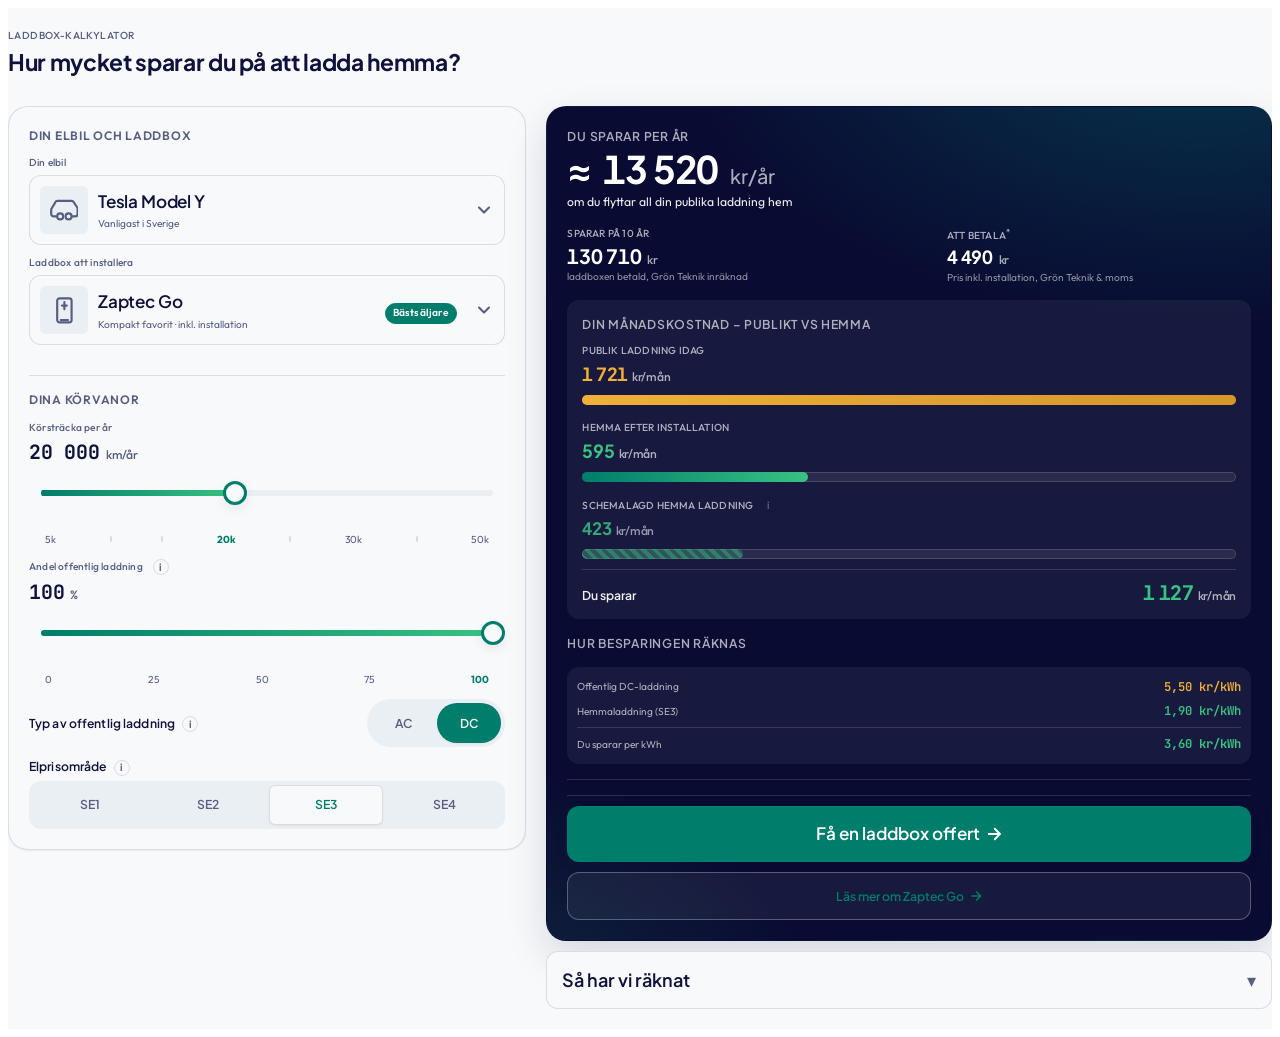
==== commit 47e0e888: "R3 polish: no hover underline on 'Läs mer', 'Få en laddbox offert' (no hyphen), 'Schemalagd hemma la" ====
--- a/prototype/index.html
+++ b/prototype/index.html
@@ -222,7 +222,7 @@
                    The headline annual saving is UNCHANGED — this is additive upside. -->
               <div class="ampy-calc__monthly-col ampy-calc__monthly-col--homeopt">
                 <span class="ampy-calc__monthly-col-label">
-                  Hemma, schemalagd
+                  Schemalagd hemma laddning
                   <button type="button" class="ampy-calc__tip" aria-label="Mer info"
                           data-tip="Din laddbox laddar när elen är som billigast — spotpriset är 30–60 % lägre på lågpristimmar. Det sänker din hemmakostnad ytterligare några procent. Beror på elavtal och elområde.">i</button>
                 </span>
@@ -255,7 +255,7 @@
             <button type="button"
                     class="ampy-calc__btn ampy-calc__btn--primary ampy-calc__btn--lg ampy-calc__btn--block"
                     id="ampyEvCtaQuote">
-              Få en laddbox-offert <svg width="18" height="18" viewBox="0 0 24 24" fill="none" stroke="currentColor"
+              Få en laddbox offert<svg width="18" height="18" viewBox="0 0 24 24" fill="none" stroke="currentColor"
          stroke-width="2.5" stroke-linecap="round" stroke-linejoin="round" aria-hidden="true">
       <path d="M5 12h14M13 5l7 7-7 7"/>
     </svg>
--- a/prototype/styles.css
+++ b/prototype/styles.css
@@ -970,7 +970,8 @@
    run spanning "Läs mer om {box}"; the arrow (a flex sibling) stays clean. */
 .ampy-calc__btn-link, .ampy-calc__btn-link:hover { text-decoration: none; }
 .ampy-calc__btn-link-label { display: inline; text-decoration: none; text-underline-offset: 0.25em; }
-.ampy-calc__btn-link:hover .ampy-calc__btn-link-label,
+/* no underline on hover (owner request) — the color change above is the hover
+   affordance; keyboard focus keeps an underline for accessibility. */
 .ampy-calc__btn-link:focus-visible .ampy-calc__btn-link-label { text-decoration: underline; }
 /* 3-5: promote to a bordered secondary button on the dark surface so the two
    CTAs read as a deliberate primary/secondary pair. */
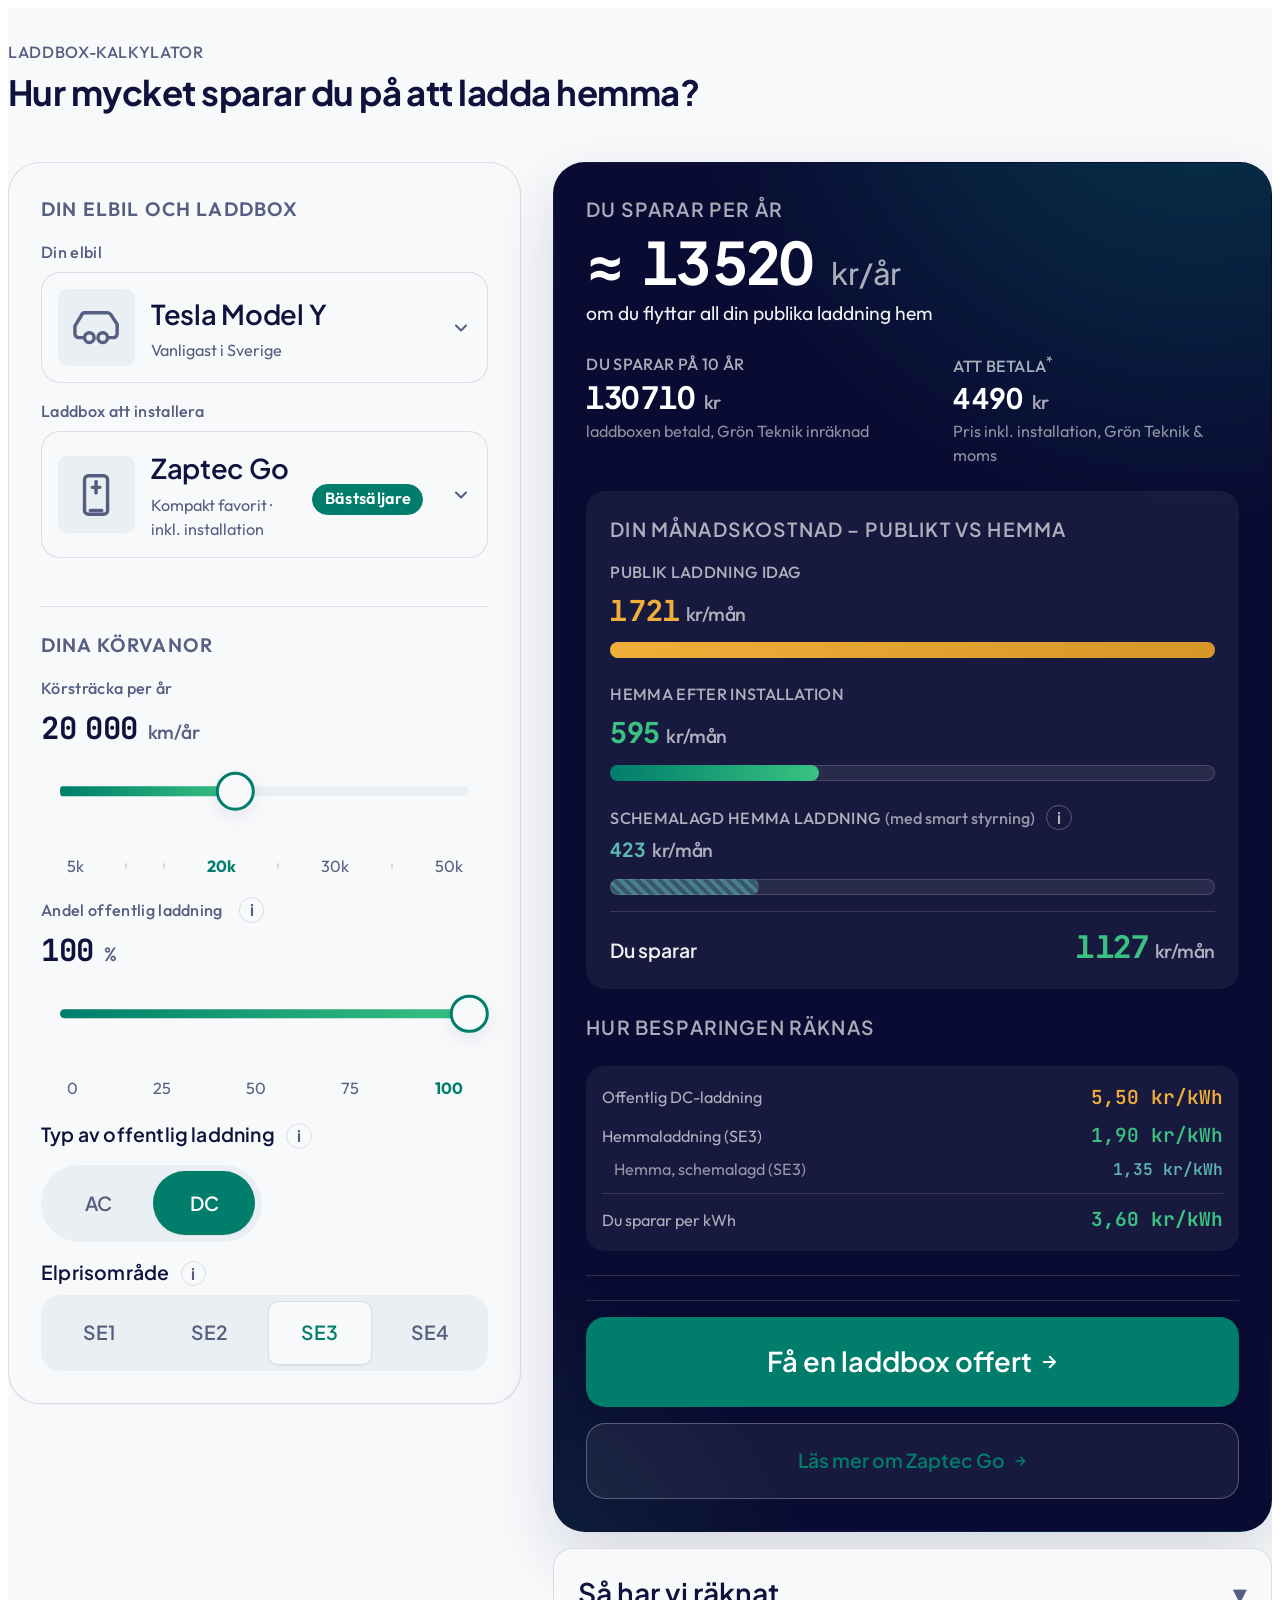
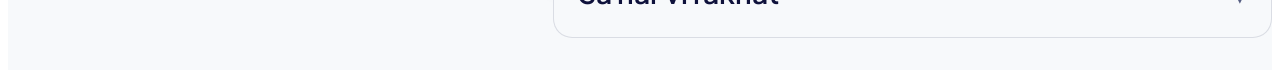
==== commit 4d442811: "R4 final: dead-code cleanup + detail polish (offert 'kr', negative framing, dark tooltip, anti-bot, " ====
--- a/prototype/index.html
+++ b/prototype/index.html
@@ -3,7 +3,7 @@
 <head>
   <meta charset="utf-8">
   <meta name="viewport" content="width=device-width, initial-scale=1">
-  <style>html{font-size:62.5%}</style>
+  <style>.ampy-calc-outer{font-size:62.5%;}</style>
   <link rel="preconnect" href="https://fonts.googleapis.com">
   <link rel="preconnect" href="https://fonts.gstatic.com" crossorigin>
   <link href="https://fonts.googleapis.com/css2?family=Plus+Jakarta+Sans:wght@400;500;600;700&family=Outfit:wght@400;500;600;700&family=JetBrains+Mono:ital,wght@0,100..800;1,100..800&display=swap" rel="stylesheet">
@@ -177,7 +177,7 @@
           <!-- Secondary stat tiles -->
           <div class="ampy-calc__trio" id="ampyEvTrio">
             <div class="ampy-calc__trio-tile" id="ampyEvCumulativeTile">
-              <span class="ampy-calc__trio-label" id="ampyEvCumulativeLabel">Sparar på 10 år</span>
+              <span class="ampy-calc__trio-label" id="ampyEvCumulativeLabel">Du sparar på 10 år</span>
               <span class="ampy-calc__trio-value ampy-calc__t-mono">
                 <span id="ampyEvCumulativeValue">—</span><span class="ampy-calc__trio-unit">kr</span>
               </span>
@@ -223,6 +223,7 @@
               <div class="ampy-calc__monthly-col ampy-calc__monthly-col--homeopt">
                 <span class="ampy-calc__monthly-col-label">
                   Schemalagd hemma laddning
+                  <span class="ampy-calc__monthly-col-qualifier">(med smart styrning)</span>
                   <button type="button" class="ampy-calc__tip" aria-label="Mer info"
                           data-tip="Din laddbox laddar när elen är som billigast — spotpriset är 30–60 % lägre på lågpristimmar. Det sänker din hemmakostnad ytterligare några procent. Beror på elavtal och elområde.">i</button>
                 </span>
@@ -324,7 +325,7 @@
 
             <div class="ampy-calc__lead-form-success" id="ampyEvLeadSuccess" role="status">
               <svg width="20" height="20" viewBox="0 0 24 24" fill="none" stroke="currentColor" stroke-width="2.5" stroke-linecap="round" stroke-linejoin="round" aria-hidden="true"><path d="M20 6 9 17l-5-5"/></svg>
-              <span><strong>Tack!</strong> En expert återkommer inom 24 timmar med en exakt offert. Du får kalkylen mailad till dig.</span>
+              <span><strong>Tack!</strong> En expert återkommer inom 24 timmar med en exakt offert.</span>
             </div>
 
             <div class="ampy-calc__lead-form-error" id="ampyEvLeadErrorBox" role="alert">
--- a/prototype/styles.css
+++ b/prototype/styles.css
@@ -43,6 +43,11 @@
   --state-success:     rgb(57, 194, 129);
   --state-error:       rgb(214, 76, 76);
   --state-warning:     rgb(240, 175, 56);
+  /* R13: muted teal for the "schemalagd" (smart-charging) third bar + its
+     breakdown sub-row. Deliberately desaturated and blue-shifted away from the
+     solid home green (--state-success) so the optimised figure reads as a
+     subordinate "bonus" layer, not a second equal home number. */
+  --schemalagd-teal:   rgb(92, 184, 178);
   --border-default:    rgba(15, 18, 60, 0.12);
   --border-focus:      rgb(0, 125, 107); /* a11y: matches darkened --action-primary */
 
@@ -57,16 +62,6 @@
   --on-surface-border:         rgba(255, 255, 255, 0.14);
   --on-surface-border-strong:  rgba(255, 255, 255, 0.28);
   --on-surface-subtle-bg:      rgba(255, 255, 255, 0.06);
-
-  --chart-stream-1: rgb(0, 169, 145);
-  --chart-stream-2: rgb(57, 194, 129);
-  --chart-stream-3: rgb(122, 208, 198);
-  --chart-stream-4: rgb(160, 184, 196);
-
-  --chart-line-loss:    rgb(240, 175, 56);
-  --chart-line-profit:  rgb(0, 169, 145);
-  --chart-zone-loss:    rgba(240, 175, 56, 0.18);
-  --chart-zone-profit:  rgba(0, 169, 145, 0.16);
 
   --spacing-xs:  0.5rem;
   --spacing-sm:  0.75rem;
@@ -132,15 +127,12 @@
 .ampy-calc a { color: var(--action-primary); text-decoration: none; }
 .ampy-calc a:hover { text-decoration: underline; }
 
-/* ── Typography ─────────────────────────────────────────────────────────── */
-.ampy-calc__t-display    { font-family: var(--font-heading); font-size: var(--fs-4xl); line-height: 1.0;  font-weight: 700; letter-spacing: -0.02em; }
-.ampy-calc__t-3xl        { font-family: var(--font-heading); font-size: var(--fs-3xl); line-height: 1.1;  font-weight: 700; letter-spacing: -0.02em; }
+/* ── Typography ───────────────────────────────────────────────────────────
+   S3: t-display / t-3xl / t-heading / t-body / t-caption removed — 0 refs in
+   index.html + engine.js (only t-2xl/t-subheading/t-small/t-mono are used). */
 .ampy-calc__t-2xl        { font-family: var(--font-heading); font-size: var(--fs-2xl); line-height: 1.2;  font-weight: 700; letter-spacing: -0.015em; }
-.ampy-calc__t-heading    { font-family: var(--font-heading); font-size: var(--fs-xl);  line-height: 1.3;  font-weight: 600; letter-spacing: -0.01em; }
 .ampy-calc__t-subheading { font-family: var(--font-heading); font-size: var(--fs-lg);  line-height: 1.4;  font-weight: 500; }
-.ampy-calc__t-body       { font-family: var(--font-body);    font-size: var(--fs-md);  line-height: 1.5;  font-weight: 400; }
 .ampy-calc__t-small      { font-family: var(--font-body);    font-size: var(--fs-sm);  line-height: 1.5;  font-weight: 400; }
-.ampy-calc__t-caption    { font-family: var(--font-body);    font-size: var(--fs-xs);  line-height: 1.5;  font-weight: 400; }
 .ampy-calc__t-mono       { font-family: var(--font-mono); font-feature-settings: "tnum" 1, "lnum" 1; }
 
 /* ── Container ──────────────────────────────────────────────────────────── */
@@ -189,7 +181,6 @@
     radial-gradient(120% 60% at 90% -10%, rgba(0, 169, 145, 0.28), transparent 60%),
     radial-gradient(80% 50% at -10% 110%, rgba(57, 194, 129, 0.16), transparent 60%);
 }
-.ampy-calc__card--surface .ampy-calc__t-caption,
 .ampy-calc__card--surface .ampy-calc__field-label,
 .ampy-calc__card--surface .ampy-calc__t-small { color: var(--on-surface-text-muted); }
 
@@ -203,8 +194,6 @@
   font-family: var(--font-heading); font-size: var(--fs-sm);
   font-weight: 600; color: var(--text-primary); letter-spacing: 0.01em;
 }
-.ampy-calc__field-hint { font-size: var(--fs-xs); color: var(--text-secondary); }
-.ampy-calc__field-divider { height: 1px; background: var(--border-default); border: 0; margin: var(--spacing-xs) 0; }
 
 /* ── Battery selector ───────────────────────────────────────────────────── */
 .ampy-calc__selector { position: relative; }
@@ -391,14 +380,6 @@
   }
 }
 
-.ampy-calc__locked-value {
-  display: inline-flex; align-items: center; gap: var(--spacing-xs);
-  padding: var(--spacing-sm) var(--spacing-md); background: var(--bg-subtle);
-  border-radius: var(--radius-md); font-family: var(--font-mono);
-  font-weight: 600; color: var(--text-primary);
-}
-.ampy-calc__locked-value svg { color: var(--text-secondary); }
-
 /* ── Segmented control ──────────────────────────────────────────────────── */
 .ampy-calc__segmented {
   display: grid; grid-template-columns: repeat(4, 1fr);
@@ -447,9 +428,7 @@
 .ampy-calc__toggle-option[aria-pressed="true"] {
   background: var(--action-primary); color: var(--text-inverse); box-shadow: var(--shadow-sm);
 }
-.ampy-calc__toggle--disabled .ampy-calc__toggle-option { opacity: 0.5; cursor: not-allowed; }
-/* a11y / touch target (WCAG 2.5.5): toggle pills (AC/DC + the redesigned ROI
-   "Med/Utan investering" segmented control) ≥44px tall on touch. */
+/* a11y / touch target (WCAG 2.5.5): toggle pills (AC/DC) ≥44px tall on touch. */
 @media (pointer: coarse) {
   .ampy-calc__toggle-option {
     min-height: 4.4rem; display: inline-flex; align-items: center; justify-content: center;
@@ -470,13 +449,8 @@
 .ampy-calc__btn:focus-visible { outline: none; box-shadow: 0 0 0 4px rgba(0, 125, 107, 0.35); }
 .ampy-calc__btn:disabled { opacity: 0.5; cursor: not-allowed; }
 .ampy-calc__btn--primary { background: var(--action-primary); color: var(--text-inverse); box-shadow: var(--shadow-md); }
-.ampy-calc__btn--secondary { background: var(--bg-primary); color: var(--text-primary); border: 1px solid var(--border-default); }
-.ampy-calc__card--surface .ampy-calc__btn--secondary {
-  background: var(--on-surface-subtle-bg); color: var(--text-inverse); border-color: var(--on-surface-border-strong);
-}
-.ampy-calc__btn--ghost { background: transparent; color: var(--text-primary); }
-.ampy-calc__card--surface .ampy-calc__btn--ghost { color: var(--text-inverse); }
-.ampy-calc__btn--outline { background: transparent; color: var(--action-primary); border: 1.5px solid var(--action-primary); }
+/* S4: btn--secondary / --ghost / --outline (and their --surface overrides)
+   removed — 0 refs in index.html + engine.js (DS-scaffold leftovers). */
 .ampy-calc__btn--block { width: 100%; }
 .ampy-calc__btn--lg { padding: var(--spacing-md) var(--spacing-xl); min-height: 5.6rem; font-size: var(--fs-md); }
 
@@ -523,49 +497,6 @@
 .ampy-calc__input-error { color: var(--state-error); font-size: var(--fs-xs); margin-top: var(--spacing-xs); }
 
 /* ── Results panel ──────────────────────────────────────────────────────── */
-.ampy-calc__hero { display: flex; flex-direction: column; gap: var(--spacing-xs); }
-.ampy-calc__hero-label {
-  font-family: var(--font-heading); font-size: var(--fs-sm); font-weight: 600;
-  color: var(--on-surface-text-muted); text-transform: uppercase; letter-spacing: 0.08em;
-}
-.ampy-calc__hero-value {
-  font-family: var(--font-heading); font-size: var(--fs-3xl); line-height: 1.0;
-  font-weight: 700; color: var(--text-inverse); letter-spacing: -0.02em;
-  display: inline-flex; align-items: baseline; gap: 0.6rem;
-}
-.ampy-calc__hero-value sup { font-size: 0.4em; font-weight: 600; color: var(--on-surface-text-muted); margin-left: 0.2rem; align-self: flex-start; }
-.ampy-calc__hero-unit { font-size: var(--fs-xl); color: var(--on-surface-text-muted); font-weight: 500; }
-.ampy-calc__hero-sub  { color: var(--on-surface-text-muted); font-size: var(--fs-sm); }
-
-.ampy-calc__return { display: flex; flex-direction: column; gap: var(--spacing-xs); padding-top: var(--spacing-md); border-top: 1px solid var(--on-surface-border); }
-.ampy-calc__return-value {
-  font-family: var(--font-heading); font-size: var(--fs-2xl); line-height: 1.2;
-  font-weight: 700; color: var(--state-success); display: inline-flex; align-items: baseline; gap: 0.6rem;
-}
-.ampy-calc__return-value .ampy-calc__hero-unit { color: var(--on-surface-text-muted); }
-.ampy-calc__return-range { color: var(--on-surface-text-muted); font-size: var(--fs-sm); }
-
-/* ── Streams ────────────────────────────────────────────────────────────── */
-.ampy-calc__streams { display: flex; flex-direction: column; gap: var(--spacing-md); }
-.ampy-calc__streams-bar {
-  width: 100%; height: 2.4rem; border-radius: var(--radius-full);
-  background: var(--on-surface-subtle-bg); overflow: hidden; display: flex;
-}
-.ampy-calc__streams-segment { height: 100%; transition: width var(--motion-normal) var(--easing); }
-.ampy-calc__streams-legend { display: grid; grid-template-columns: 1fr; gap: var(--spacing-xs); }
-.ampy-calc__stream-row {
-  display: grid; grid-template-columns: 1.2rem 1fr auto;
-  align-items: baseline; gap: var(--spacing-sm); padding: 0.4rem 0;
-}
-.ampy-calc__stream-dot { width: 1.2rem; height: 1.2rem; border-radius: var(--radius-full); align-self: center; }
-.ampy-calc__stream-name { color: var(--on-surface-text); font-size: var(--fs-sm); font-weight: 500; }
-.ampy-calc__stream-name small { display: block; color: var(--on-surface-text-faint); font-size: var(--fs-xs); font-weight: 400; }
-.ampy-calc__stream-value {
-  font-family: var(--font-mono); color: var(--on-surface-text); font-weight: 600;
-  font-size: var(--fs-sm); text-align: right; white-space: nowrap;
-}
-.ampy-calc__stream-pct { color: var(--on-surface-text-faint); font-weight: 400; font-size: var(--fs-xs); margin-left: 0.6rem; }
-.ampy-calc__stream-row--zero { opacity: 0.55; }
 
 /* ── Monthly cost comparison (publik vs hemma) ──────────────────────────────
    Two on-brand bars whose widths are proportional to the monthly cost (set via
@@ -591,9 +522,17 @@
 }
 .ampy-calc__monthly-col-value--public { color: var(--state-warning); }
 .ampy-calc__monthly-col-value--home   { color: var(--state-success); }
-/* Scheduled / optimised home value — subordinate to the solid home value:
-   slightly smaller and softer so the hierarchy reads public > home > schemalagd. */
-.ampy-calc__monthly-col-value--homeopt { color: var(--state-success); font-size: var(--fs-md); opacity: 0.85; }
+/* Scheduled / optimised home value — subordinate to the solid home value.
+   R13: step DOWN a full token (--fs-md → --fs-sm) and shift the colour from the
+   solid home green to a muted teal (--schemalagd-teal), so 595 vs 423 no longer
+   read as two equal home figures — the hierarchy reads public > home > schemalagd. */
+.ampy-calc__monthly-col-value--homeopt { color: var(--schemalagd-teal); font-size: var(--fs-sm); }
+/* R13: the "(med smart styrning)" qualifier next to the third-bar label — small,
+   muted, lower-case so it reads as an optional-extra note, not a competing label. */
+.ampy-calc__monthly-col-qualifier {
+  font-family: var(--font-body); font-size: var(--fs-xs); font-weight: 500;
+  color: var(--on-surface-text-faint); text-transform: none; letter-spacing: 0;
+}
 .ampy-calc__monthly-col-unit { font-family: var(--font-body); font-size: var(--fs-sm); font-weight: 500; color: var(--on-surface-text-muted); }
 /* Cost bar: a rounded track whose fill width is ∝ the monthly cost. The track
    is the ::after block; the ::before is the fill, absolutely positioned over it
@@ -634,13 +573,16 @@
 .ampy-calc__monthly-col--homeopt {
   --bar-frac: var(--monthly-homeopt-frac, 0);
 }
+/* R13: dashed fill shifted from the solid home green to the muted teal
+   (--schemalagd-teal ≈ rgb(92,184,178)) so the third bar is distinct from the
+   solid home bar and pairs with its now-teal value. */
 .ampy-calc__monthly-col--homeopt::before {
   background: repeating-linear-gradient(
     45deg,
-    rgba(57, 194, 129, 0.55),
-    rgba(57, 194, 129, 0.55) 4px,
-    rgba(57, 194, 129, 0.28) 4px,
-    rgba(57, 194, 129, 0.28) 8px
+    rgba(92, 184, 178, 0.60),
+    rgba(92, 184, 178, 0.60) 4px,
+    rgba(92, 184, 178, 0.30) 4px,
+    rgba(92, 184, 178, 0.30) 8px
   );
 }
 .ampy-calc__monthly-delta {
@@ -660,29 +602,6 @@
   display: inline-flex; align-items: baseline; gap: 0.4rem; white-space: nowrap;
 }
 .ampy-calc__monthly-delta-unit { font-family: var(--font-body); font-size: var(--fs-sm); font-weight: 500; color: var(--on-surface-text-muted); }
-
-/* ── Cumulative callout ─────────────────────────────────────────────────── */
-.ampy-calc__cumulative {
-  display: flex; align-items: baseline; gap: var(--spacing-sm); flex-wrap: wrap;
-  padding: var(--spacing-md) var(--spacing-lg);
-  background: linear-gradient(90deg, rgba(0,169,145,0.18), rgba(57,194,129,0.10));
-  border: 1px solid var(--on-surface-border-strong); border-radius: var(--radius-md);
-}
-.ampy-calc__cumulative-label  { color: var(--on-surface-text-muted); font-size: var(--fs-sm); }
-.ampy-calc__cumulative-value  { font-family: var(--font-heading); font-size: var(--fs-xl); font-weight: 700; color: var(--text-inverse); line-height: 1.3; }
-.ampy-calc__cumulative-suffix { color: var(--on-surface-text-muted); font-size: var(--fs-sm); }
-
-/* ── Spec table ─────────────────────────────────────────────────────────── */
-.ampy-calc__spec-table { width: 100%; border-collapse: collapse; }
-.ampy-calc__spec-table th,
-.ampy-calc__spec-table td {
-  padding: var(--spacing-sm) 0; border-bottom: 1px solid var(--on-surface-border);
-  font-size: var(--fs-sm); text-align: left; vertical-align: top;
-}
-.ampy-calc__spec-table th { color: var(--on-surface-text-muted); font-weight: 500; }
-.ampy-calc__spec-table td { color: var(--on-surface-text); font-family: var(--font-mono); font-weight: 600; text-align: right; }
-.ampy-calc__spec-table tr:last-child th,
-.ampy-calc__spec-table tr:last-child td { border-bottom: 0; }
 
 /* ── Info note ──────────────────────────────────────────────────────────── */
 .ampy-calc__info-note {
@@ -772,21 +691,6 @@
   .ampy-calc__consent-row { min-height: 4.4rem; align-items: center; }
 }
 
-/* ── Trust strip ────────────────────────────────────────────────────────── */
-.ampy-calc__trust-strip {
-  display: grid; grid-template-columns: repeat(auto-fit, minmax(22rem, 1fr));
-  gap: var(--spacing-md); padding: var(--spacing-lg);
-  background: var(--bg-subtle); border-radius: var(--radius-lg);
-}
-.ampy-calc__trust-block { display: flex; gap: var(--spacing-md); align-items: flex-start; padding: var(--spacing-sm); }
-.ampy-calc__trust-block-icon {
-  width: 4rem; height: 4rem; border-radius: var(--radius-md);
-  background: var(--bg-primary); color: var(--action-primary);
-  display: flex; align-items: center; justify-content: center; flex-shrink: 0;
-}
-.ampy-calc__trust-block-text  { display: flex; flex-direction: column; gap: 0.2rem; }
-.ampy-calc__trust-block-title { font-family: var(--font-heading); font-weight: 600; color: var(--text-primary); font-size: var(--fs-sm); }
-.ampy-calc__trust-block-sub   { color: var(--text-secondary); font-size: var(--fs-xs); line-height: 1.5; }
 
 /* ── Methodology ────────────────────────────────────────────────────────── */
 .ampy-calc__methodology {
@@ -842,29 +746,14 @@
   font-size: var(--fs-xl); line-height: 1.3; letter-spacing: -0.01em;
   display: inline-flex; align-items: baseline; gap: 0.6rem; transition: color var(--motion-fast);
 }
-.ampy-calc__value-prominent.is-snap { animation: ampy-snap-highlight var(--motion-fast) var(--easing); }
-@keyframes ampy-snap-highlight {
-  0%   { color: var(--action-primary); transform: scale(1.04); }
-  100% { color: var(--text-primary);   transform: scale(1); }
-}
 .ampy-calc__value-unit { font-size: var(--fs-sm); color: var(--text-secondary); font-weight: 500; font-family: var(--font-body); }
 .ampy-calc__selector-button--prominent { padding: var(--spacing-md); }
 /* 3-2: selector img 56→48px so the selected button matches its own dropdown
    option image (4.8rem) and the inputs card stops reading top-heavy. */
 .ampy-calc__selector-img--lg { width: 4.8rem; height: 4.8rem; }
 .ampy-calc__selector-name--lg { font-family: var(--font-heading); font-size: var(--fs-md); font-weight: 600; letter-spacing: -0.01em; }
-.ampy-calc__selector-button--on-surface {
-  background: var(--on-surface-subtle-bg); border-color: var(--on-surface-border-strong); color: var(--text-inverse);
-}
-.ampy-calc__selector-button--on-surface .ampy-calc__selector-name { color: var(--text-inverse); }
-.ampy-calc__selector-button--on-surface .ampy-calc__selector-best { color: var(--on-surface-text-muted); }
-.ampy-calc__selector-button--on-surface .ampy-calc__selector-img  { background: rgba(255,255,255,0.08); color: var(--on-surface-text-muted); }
-.ampy-calc__selector-button--on-surface:hover { border-color: var(--on-surface-text-faint); }
-.ampy-calc__field--solar {
-  background: var(--bg-subtle); padding: var(--spacing-sm) var(--spacing-md);
-  border-radius: var(--radius-md); margin: 0;
-}
-.ampy-calc__field-hint--conditional { color: var(--state-warning); font-weight: 500; }
+/* S4: selector-button--on-surface (5 rules), field--solar and
+   field-hint--conditional removed — 0 refs in index.html + engine.js. */
 
 /* ── Tooltip "i" trigger ────────────────────────────────────────────────────
    Point 13: the old pure-CSS ::after bubble (full-width slab on mobile, no
@@ -887,6 +776,13 @@
   background: var(--action-primary); color: var(--text-inverse); border-color: var(--action-primary); outline: none;
 }
 .ampy-calc__tip:focus-visible { box-shadow: 0 0 0 3px rgba(0, 125, 107, 0.3); }
+/* R10 (a11y / contrast): the schemalagd third-bar "i" is the only tip on the
+   dark navy surface, where the light-card colours (dark slate text, near-black
+   border) almost disappear. Give the dark surface a visible variant using the
+   on-surface tokens; hover/active still flip to --action-primary (legible). */
+.ampy-calc__card--surface .ampy-calc__tip {
+  color: var(--on-surface-text-muted); border-color: var(--on-surface-border-strong);
+}
 /* a11y / touch target (WCAG 2.5.5): on touch/coarse pointers the 1.6rem "i"
    is far below 44px. Expand the *clickable* box to 4.4rem with transparent
    padding while a centred ::before keeps the visible circle at 1.6rem, so the
@@ -906,6 +802,12 @@
   .ampy-calc__tip:hover::before, .ampy-calc__tip:focus-visible::before,
   .ampy-calc__tip[aria-expanded="true"]::before {
     background: var(--action-primary); border-color: var(--action-primary);
+  }
+  /* R10: on coarse pointers the visible circle is the ::before; its default
+     dark border vanishes on the navy surface. Use the stronger on-surface border
+     so the schemalagd "i" stays visible on the dark card. */
+  .ampy-calc__card--surface .ampy-calc__tip::before {
+    border-color: var(--on-surface-border-strong);
   }
 }
 
@@ -999,17 +901,9 @@
 /* 3-3: the hero-sub is now the hero's closing line (range removed) — lift colour
    from muted to full so the owner-loved framing isn't faint. */
 .ampy-calc__hero15-sub  { color: var(--on-surface-text); font-size: var(--fs-sm); }
-.ampy-calc__hero15-mini {
-  display: inline-block; margin-top: 0.2rem; color: var(--on-surface-text-faint);
-  font-size: var(--fs-xs); text-decoration: underline;
-  text-decoration-color: var(--on-surface-border-strong); text-underline-offset: 0.3em;
-  transition: color var(--motion-fast);
-}
-.ampy-calc__hero15-mini:hover { color: var(--on-surface-text-muted); text-decoration-color: currentColor; }
 
 /* Secondary stat tiles. Each tile is a self-contained vertical block so
-   individual tiles (Att betala / Payback) can be hidden by the ROI toggle
-   and the row reflows cleanly. */
+   individual tiles can be shown/hidden and the row reflows cleanly. */
 .ampy-calc__trio {
   display: grid; grid-template-columns: repeat(auto-fit, minmax(0, 1fr));
   column-gap: var(--spacing-lg); row-gap: var(--spacing-md); align-items: start;
@@ -1030,6 +924,11 @@
    --fs-lg, so the squint test reads hero(4xl) → 10-yr+delta(xl) → values(lg). */
 #ampyEvCumulativeTile .ampy-calc__trio-value { font-size: var(--fs-xl); }
 .ampy-calc__trio-unit { font-family: var(--font-body); font-size: var(--fs-sm); font-weight: 500; color: var(--on-surface-text-muted); }
+/* S1: when a trio value is TEXT (e.g. offert box → "Begär offert"), the static
+   "kr" unit span would render the orphan "Begär offert kr". The engine adds
+   .ampy-calc__trio-tile--text on the offert branch (removed on the priced
+   branch) to hide the unit; the priced branch restores it. */
+.ampy-calc__trio-tile--text .ampy-calc__trio-unit { display: none; }
 .ampy-calc__trio-sub  { color: var(--on-surface-text-faint); font-size: var(--fs-xs); line-height: 1.5; }
 
 .ampy-calc__internal-divider { height: 1px; background: var(--on-surface-border); border: 0; margin: 0; }
@@ -1039,33 +938,6 @@
 }
 .ampy-calc__evidence { display: flex; flex-direction: column; gap: var(--spacing-sm); }
 .ampy-calc__evidence-head { display: flex; align-items: baseline; justify-content: space-between; }
-
-.ampy-calc__streams-disclosure { border-top: 1px solid var(--on-surface-border); margin-top: var(--spacing-xs); padding-top: var(--spacing-xs); }
-.ampy-calc__streams-summary {
-  display: flex; align-items: center; gap: var(--spacing-xs); list-style: none;
-  cursor: pointer; color: var(--on-surface-text-muted); font-size: var(--fs-sm);
-  padding: var(--spacing-xs) 0; font-family: var(--font-body); font-weight: 500;
-}
-.ampy-calc__streams-summary::-webkit-details-marker { display: none; }
-.ampy-calc__streams-summary:hover { color: var(--text-inverse); }
-.ampy-calc__streams-summary:focus-visible { outline: none; box-shadow: 0 0 0 3px rgba(0, 125, 107, 0.4); border-radius: var(--radius-sm); }
-.ampy-calc__streams-summary svg { transition: transform var(--motion-fast); }
-.ampy-calc__streams-disclosure[open] .ampy-calc__streams-summary svg { transform: rotate(180deg); }
-.ampy-calc__streams-disclosure[open] .ampy-calc__streams-legend { margin-top: var(--spacing-sm); }
-
-.ampy-calc__spec-disclosure { margin-top: var(--spacing-sm); padding-top: var(--spacing-md); border-top: 1px solid var(--on-surface-border); }
-.ampy-calc__spec-summary {
-  display: flex; align-items: center; gap: var(--spacing-xs); list-style: none;
-  cursor: pointer; color: var(--on-surface-text-muted); font-size: var(--fs-sm);
-  font-family: var(--font-body); padding: var(--spacing-xs) 0;
-}
-.ampy-calc__spec-summary::-webkit-details-marker { display: none; }
-.ampy-calc__spec-summary:hover { color: var(--text-inverse); }
-.ampy-calc__spec-summary svg { transition: transform var(--motion-fast); margin-left: auto; }
-.ampy-calc__spec-disclosure[open] .ampy-calc__spec-summary svg { transform: rotate(180deg); }
-.ampy-calc__spec-disclosure .ampy-calc__spec-table { margin-top: var(--spacing-sm); }
-.ampy-calc__spec-disclosure .ampy-calc__spec-table th,
-.ampy-calc__spec-disclosure .ampy-calc__spec-table td { font-size: var(--fs-xs); padding: var(--spacing-xs) 0; }
 
 /* ── Staggered reveal animations ────────────────────────────────────────── */
 .ampy-calc__hero15,
@@ -1173,14 +1045,6 @@
   .ampy-calc__card { padding: var(--spacing-md); }
 }
 
-/* Streams legend: 1-col → 2-col */
-@container ampy (min-width: 600px) {
-  .ampy-calc__streams-legend {
-    grid-template-columns: 1fr 1fr;
-    gap: var(--spacing-sm) var(--spacing-lg);
-  }
-}
-
 /* Lead form grid: 1-col → 2-col */
 @container ampy (min-width: 600px) {
   .ampy-calc__lead-form-grid { grid-template-columns: 1fr 1fr; }
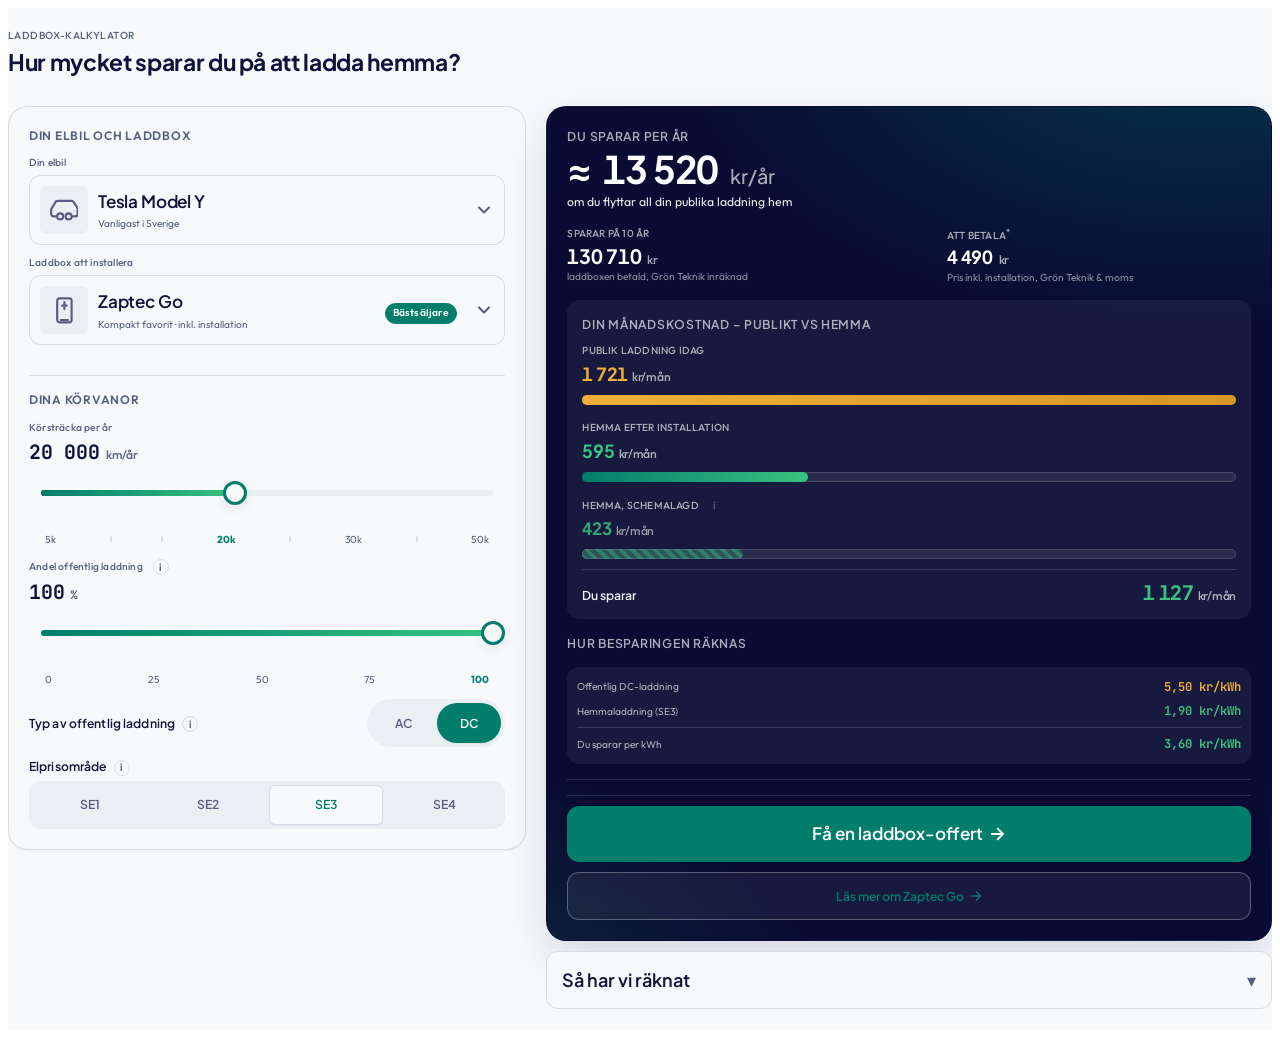
==== commit 29802d77: "Restore Round 3 (d8fb492) — revert the R3-polish + R4-cleanup that degraded the UX The R4 'dead-code" ====
--- a/prototype/index.html
+++ b/prototype/index.html
@@ -3,7 +3,7 @@
 <head>
   <meta charset="utf-8">
   <meta name="viewport" content="width=device-width, initial-scale=1">
-  <style>.ampy-calc-outer{font-size:62.5%;}</style>
+  <style>html{font-size:62.5%}</style>
   <link rel="preconnect" href="https://fonts.googleapis.com">
   <link rel="preconnect" href="https://fonts.gstatic.com" crossorigin>
   <link href="https://fonts.googleapis.com/css2?family=Plus+Jakarta+Sans:wght@400;500;600;700&family=Outfit:wght@400;500;600;700&family=JetBrains+Mono:ital,wght@0,100..800;1,100..800&display=swap" rel="stylesheet">
@@ -177,7 +177,7 @@
           <!-- Secondary stat tiles -->
           <div class="ampy-calc__trio" id="ampyEvTrio">
             <div class="ampy-calc__trio-tile" id="ampyEvCumulativeTile">
-              <span class="ampy-calc__trio-label" id="ampyEvCumulativeLabel">Du sparar på 10 år</span>
+              <span class="ampy-calc__trio-label" id="ampyEvCumulativeLabel">Sparar på 10 år</span>
               <span class="ampy-calc__trio-value ampy-calc__t-mono">
                 <span id="ampyEvCumulativeValue">—</span><span class="ampy-calc__trio-unit">kr</span>
               </span>
@@ -222,8 +222,7 @@
                    The headline annual saving is UNCHANGED — this is additive upside. -->
               <div class="ampy-calc__monthly-col ampy-calc__monthly-col--homeopt">
                 <span class="ampy-calc__monthly-col-label">
-                  Schemalagd hemma laddning
-                  <span class="ampy-calc__monthly-col-qualifier">(med smart styrning)</span>
+                  Hemma, schemalagd
                   <button type="button" class="ampy-calc__tip" aria-label="Mer info"
                           data-tip="Din laddbox laddar när elen är som billigast — spotpriset är 30–60 % lägre på lågpristimmar. Det sänker din hemmakostnad ytterligare några procent. Beror på elavtal och elområde.">i</button>
                 </span>
@@ -256,7 +255,7 @@
             <button type="button"
                     class="ampy-calc__btn ampy-calc__btn--primary ampy-calc__btn--lg ampy-calc__btn--block"
                     id="ampyEvCtaQuote">
-              Få en laddbox offert<svg width="18" height="18" viewBox="0 0 24 24" fill="none" stroke="currentColor"
+              Få en laddbox-offert <svg width="18" height="18" viewBox="0 0 24 24" fill="none" stroke="currentColor"
          stroke-width="2.5" stroke-linecap="round" stroke-linejoin="round" aria-hidden="true">
       <path d="M5 12h14M13 5l7 7-7 7"/>
     </svg>
@@ -325,7 +324,7 @@
 
             <div class="ampy-calc__lead-form-success" id="ampyEvLeadSuccess" role="status">
               <svg width="20" height="20" viewBox="0 0 24 24" fill="none" stroke="currentColor" stroke-width="2.5" stroke-linecap="round" stroke-linejoin="round" aria-hidden="true"><path d="M20 6 9 17l-5-5"/></svg>
-              <span><strong>Tack!</strong> En expert återkommer inom 24 timmar med en exakt offert.</span>
+              <span><strong>Tack!</strong> En expert återkommer inom 24 timmar med en exakt offert. Du får kalkylen mailad till dig.</span>
             </div>
 
             <div class="ampy-calc__lead-form-error" id="ampyEvLeadErrorBox" role="alert">
--- a/prototype/styles.css
+++ b/prototype/styles.css
@@ -43,11 +43,6 @@
   --state-success:     rgb(57, 194, 129);
   --state-error:       rgb(214, 76, 76);
   --state-warning:     rgb(240, 175, 56);
-  /* R13: muted teal for the "schemalagd" (smart-charging) third bar + its
-     breakdown sub-row. Deliberately desaturated and blue-shifted away from the
-     solid home green (--state-success) so the optimised figure reads as a
-     subordinate "bonus" layer, not a second equal home number. */
-  --schemalagd-teal:   rgb(92, 184, 178);
   --border-default:    rgba(15, 18, 60, 0.12);
   --border-focus:      rgb(0, 125, 107); /* a11y: matches darkened --action-primary */
 
@@ -62,6 +57,16 @@
   --on-surface-border:         rgba(255, 255, 255, 0.14);
   --on-surface-border-strong:  rgba(255, 255, 255, 0.28);
   --on-surface-subtle-bg:      rgba(255, 255, 255, 0.06);
+
+  --chart-stream-1: rgb(0, 169, 145);
+  --chart-stream-2: rgb(57, 194, 129);
+  --chart-stream-3: rgb(122, 208, 198);
+  --chart-stream-4: rgb(160, 184, 196);
+
+  --chart-line-loss:    rgb(240, 175, 56);
+  --chart-line-profit:  rgb(0, 169, 145);
+  --chart-zone-loss:    rgba(240, 175, 56, 0.18);
+  --chart-zone-profit:  rgba(0, 169, 145, 0.16);
 
   --spacing-xs:  0.5rem;
   --spacing-sm:  0.75rem;
@@ -127,12 +132,15 @@
 .ampy-calc a { color: var(--action-primary); text-decoration: none; }
 .ampy-calc a:hover { text-decoration: underline; }
 
-/* ── Typography ───────────────────────────────────────────────────────────
-   S3: t-display / t-3xl / t-heading / t-body / t-caption removed — 0 refs in
-   index.html + engine.js (only t-2xl/t-subheading/t-small/t-mono are used). */
+/* ── Typography ─────────────────────────────────────────────────────────── */
+.ampy-calc__t-display    { font-family: var(--font-heading); font-size: var(--fs-4xl); line-height: 1.0;  font-weight: 700; letter-spacing: -0.02em; }
+.ampy-calc__t-3xl        { font-family: var(--font-heading); font-size: var(--fs-3xl); line-height: 1.1;  font-weight: 700; letter-spacing: -0.02em; }
 .ampy-calc__t-2xl        { font-family: var(--font-heading); font-size: var(--fs-2xl); line-height: 1.2;  font-weight: 700; letter-spacing: -0.015em; }
+.ampy-calc__t-heading    { font-family: var(--font-heading); font-size: var(--fs-xl);  line-height: 1.3;  font-weight: 600; letter-spacing: -0.01em; }
 .ampy-calc__t-subheading { font-family: var(--font-heading); font-size: var(--fs-lg);  line-height: 1.4;  font-weight: 500; }
+.ampy-calc__t-body       { font-family: var(--font-body);    font-size: var(--fs-md);  line-height: 1.5;  font-weight: 400; }
 .ampy-calc__t-small      { font-family: var(--font-body);    font-size: var(--fs-sm);  line-height: 1.5;  font-weight: 400; }
+.ampy-calc__t-caption    { font-family: var(--font-body);    font-size: var(--fs-xs);  line-height: 1.5;  font-weight: 400; }
 .ampy-calc__t-mono       { font-family: var(--font-mono); font-feature-settings: "tnum" 1, "lnum" 1; }
 
 /* ── Container ──────────────────────────────────────────────────────────── */
@@ -181,6 +189,7 @@
     radial-gradient(120% 60% at 90% -10%, rgba(0, 169, 145, 0.28), transparent 60%),
     radial-gradient(80% 50% at -10% 110%, rgba(57, 194, 129, 0.16), transparent 60%);
 }
+.ampy-calc__card--surface .ampy-calc__t-caption,
 .ampy-calc__card--surface .ampy-calc__field-label,
 .ampy-calc__card--surface .ampy-calc__t-small { color: var(--on-surface-text-muted); }
 
@@ -194,6 +203,8 @@
   font-family: var(--font-heading); font-size: var(--fs-sm);
   font-weight: 600; color: var(--text-primary); letter-spacing: 0.01em;
 }
+.ampy-calc__field-hint { font-size: var(--fs-xs); color: var(--text-secondary); }
+.ampy-calc__field-divider { height: 1px; background: var(--border-default); border: 0; margin: var(--spacing-xs) 0; }
 
 /* ── Battery selector ───────────────────────────────────────────────────── */
 .ampy-calc__selector { position: relative; }
@@ -380,6 +391,14 @@
   }
 }
 
+.ampy-calc__locked-value {
+  display: inline-flex; align-items: center; gap: var(--spacing-xs);
+  padding: var(--spacing-sm) var(--spacing-md); background: var(--bg-subtle);
+  border-radius: var(--radius-md); font-family: var(--font-mono);
+  font-weight: 600; color: var(--text-primary);
+}
+.ampy-calc__locked-value svg { color: var(--text-secondary); }
+
 /* ── Segmented control ──────────────────────────────────────────────────── */
 .ampy-calc__segmented {
   display: grid; grid-template-columns: repeat(4, 1fr);
@@ -428,7 +447,9 @@
 .ampy-calc__toggle-option[aria-pressed="true"] {
   background: var(--action-primary); color: var(--text-inverse); box-shadow: var(--shadow-sm);
 }
-/* a11y / touch target (WCAG 2.5.5): toggle pills (AC/DC) ≥44px tall on touch. */
+.ampy-calc__toggle--disabled .ampy-calc__toggle-option { opacity: 0.5; cursor: not-allowed; }
+/* a11y / touch target (WCAG 2.5.5): toggle pills (AC/DC + the redesigned ROI
+   "Med/Utan investering" segmented control) ≥44px tall on touch. */
 @media (pointer: coarse) {
   .ampy-calc__toggle-option {
     min-height: 4.4rem; display: inline-flex; align-items: center; justify-content: center;
@@ -449,8 +470,13 @@
 .ampy-calc__btn:focus-visible { outline: none; box-shadow: 0 0 0 4px rgba(0, 125, 107, 0.35); }
 .ampy-calc__btn:disabled { opacity: 0.5; cursor: not-allowed; }
 .ampy-calc__btn--primary { background: var(--action-primary); color: var(--text-inverse); box-shadow: var(--shadow-md); }
-/* S4: btn--secondary / --ghost / --outline (and their --surface overrides)
-   removed — 0 refs in index.html + engine.js (DS-scaffold leftovers). */
+.ampy-calc__btn--secondary { background: var(--bg-primary); color: var(--text-primary); border: 1px solid var(--border-default); }
+.ampy-calc__card--surface .ampy-calc__btn--secondary {
+  background: var(--on-surface-subtle-bg); color: var(--text-inverse); border-color: var(--on-surface-border-strong);
+}
+.ampy-calc__btn--ghost { background: transparent; color: var(--text-primary); }
+.ampy-calc__card--surface .ampy-calc__btn--ghost { color: var(--text-inverse); }
+.ampy-calc__btn--outline { background: transparent; color: var(--action-primary); border: 1.5px solid var(--action-primary); }
 .ampy-calc__btn--block { width: 100%; }
 .ampy-calc__btn--lg { padding: var(--spacing-md) var(--spacing-xl); min-height: 5.6rem; font-size: var(--fs-md); }
 
@@ -497,6 +523,49 @@
 .ampy-calc__input-error { color: var(--state-error); font-size: var(--fs-xs); margin-top: var(--spacing-xs); }
 
 /* ── Results panel ──────────────────────────────────────────────────────── */
+.ampy-calc__hero { display: flex; flex-direction: column; gap: var(--spacing-xs); }
+.ampy-calc__hero-label {
+  font-family: var(--font-heading); font-size: var(--fs-sm); font-weight: 600;
+  color: var(--on-surface-text-muted); text-transform: uppercase; letter-spacing: 0.08em;
+}
+.ampy-calc__hero-value {
+  font-family: var(--font-heading); font-size: var(--fs-3xl); line-height: 1.0;
+  font-weight: 700; color: var(--text-inverse); letter-spacing: -0.02em;
+  display: inline-flex; align-items: baseline; gap: 0.6rem;
+}
+.ampy-calc__hero-value sup { font-size: 0.4em; font-weight: 600; color: var(--on-surface-text-muted); margin-left: 0.2rem; align-self: flex-start; }
+.ampy-calc__hero-unit { font-size: var(--fs-xl); color: var(--on-surface-text-muted); font-weight: 500; }
+.ampy-calc__hero-sub  { color: var(--on-surface-text-muted); font-size: var(--fs-sm); }
+
+.ampy-calc__return { display: flex; flex-direction: column; gap: var(--spacing-xs); padding-top: var(--spacing-md); border-top: 1px solid var(--on-surface-border); }
+.ampy-calc__return-value {
+  font-family: var(--font-heading); font-size: var(--fs-2xl); line-height: 1.2;
+  font-weight: 700; color: var(--state-success); display: inline-flex; align-items: baseline; gap: 0.6rem;
+}
+.ampy-calc__return-value .ampy-calc__hero-unit { color: var(--on-surface-text-muted); }
+.ampy-calc__return-range { color: var(--on-surface-text-muted); font-size: var(--fs-sm); }
+
+/* ── Streams ────────────────────────────────────────────────────────────── */
+.ampy-calc__streams { display: flex; flex-direction: column; gap: var(--spacing-md); }
+.ampy-calc__streams-bar {
+  width: 100%; height: 2.4rem; border-radius: var(--radius-full);
+  background: var(--on-surface-subtle-bg); overflow: hidden; display: flex;
+}
+.ampy-calc__streams-segment { height: 100%; transition: width var(--motion-normal) var(--easing); }
+.ampy-calc__streams-legend { display: grid; grid-template-columns: 1fr; gap: var(--spacing-xs); }
+.ampy-calc__stream-row {
+  display: grid; grid-template-columns: 1.2rem 1fr auto;
+  align-items: baseline; gap: var(--spacing-sm); padding: 0.4rem 0;
+}
+.ampy-calc__stream-dot { width: 1.2rem; height: 1.2rem; border-radius: var(--radius-full); align-self: center; }
+.ampy-calc__stream-name { color: var(--on-surface-text); font-size: var(--fs-sm); font-weight: 500; }
+.ampy-calc__stream-name small { display: block; color: var(--on-surface-text-faint); font-size: var(--fs-xs); font-weight: 400; }
+.ampy-calc__stream-value {
+  font-family: var(--font-mono); color: var(--on-surface-text); font-weight: 600;
+  font-size: var(--fs-sm); text-align: right; white-space: nowrap;
+}
+.ampy-calc__stream-pct { color: var(--on-surface-text-faint); font-weight: 400; font-size: var(--fs-xs); margin-left: 0.6rem; }
+.ampy-calc__stream-row--zero { opacity: 0.55; }
 
 /* ── Monthly cost comparison (publik vs hemma) ──────────────────────────────
    Two on-brand bars whose widths are proportional to the monthly cost (set via
@@ -522,17 +591,9 @@
 }
 .ampy-calc__monthly-col-value--public { color: var(--state-warning); }
 .ampy-calc__monthly-col-value--home   { color: var(--state-success); }
-/* Scheduled / optimised home value — subordinate to the solid home value.
-   R13: step DOWN a full token (--fs-md → --fs-sm) and shift the colour from the
-   solid home green to a muted teal (--schemalagd-teal), so 595 vs 423 no longer
-   read as two equal home figures — the hierarchy reads public > home > schemalagd. */
-.ampy-calc__monthly-col-value--homeopt { color: var(--schemalagd-teal); font-size: var(--fs-sm); }
-/* R13: the "(med smart styrning)" qualifier next to the third-bar label — small,
-   muted, lower-case so it reads as an optional-extra note, not a competing label. */
-.ampy-calc__monthly-col-qualifier {
-  font-family: var(--font-body); font-size: var(--fs-xs); font-weight: 500;
-  color: var(--on-surface-text-faint); text-transform: none; letter-spacing: 0;
-}
+/* Scheduled / optimised home value — subordinate to the solid home value:
+   slightly smaller and softer so the hierarchy reads public > home > schemalagd. */
+.ampy-calc__monthly-col-value--homeopt { color: var(--state-success); font-size: var(--fs-md); opacity: 0.85; }
 .ampy-calc__monthly-col-unit { font-family: var(--font-body); font-size: var(--fs-sm); font-weight: 500; color: var(--on-surface-text-muted); }
 /* Cost bar: a rounded track whose fill width is ∝ the monthly cost. The track
    is the ::after block; the ::before is the fill, absolutely positioned over it
@@ -573,16 +634,13 @@
 .ampy-calc__monthly-col--homeopt {
   --bar-frac: var(--monthly-homeopt-frac, 0);
 }
-/* R13: dashed fill shifted from the solid home green to the muted teal
-   (--schemalagd-teal ≈ rgb(92,184,178)) so the third bar is distinct from the
-   solid home bar and pairs with its now-teal value. */
 .ampy-calc__monthly-col--homeopt::before {
   background: repeating-linear-gradient(
     45deg,
-    rgba(92, 184, 178, 0.60),
-    rgba(92, 184, 178, 0.60) 4px,
-    rgba(92, 184, 178, 0.30) 4px,
-    rgba(92, 184, 178, 0.30) 8px
+    rgba(57, 194, 129, 0.55),
+    rgba(57, 194, 129, 0.55) 4px,
+    rgba(57, 194, 129, 0.28) 4px,
+    rgba(57, 194, 129, 0.28) 8px
   );
 }
 .ampy-calc__monthly-delta {
@@ -602,6 +660,29 @@
   display: inline-flex; align-items: baseline; gap: 0.4rem; white-space: nowrap;
 }
 .ampy-calc__monthly-delta-unit { font-family: var(--font-body); font-size: var(--fs-sm); font-weight: 500; color: var(--on-surface-text-muted); }
+
+/* ── Cumulative callout ─────────────────────────────────────────────────── */
+.ampy-calc__cumulative {
+  display: flex; align-items: baseline; gap: var(--spacing-sm); flex-wrap: wrap;
+  padding: var(--spacing-md) var(--spacing-lg);
+  background: linear-gradient(90deg, rgba(0,169,145,0.18), rgba(57,194,129,0.10));
+  border: 1px solid var(--on-surface-border-strong); border-radius: var(--radius-md);
+}
+.ampy-calc__cumulative-label  { color: var(--on-surface-text-muted); font-size: var(--fs-sm); }
+.ampy-calc__cumulative-value  { font-family: var(--font-heading); font-size: var(--fs-xl); font-weight: 700; color: var(--text-inverse); line-height: 1.3; }
+.ampy-calc__cumulative-suffix { color: var(--on-surface-text-muted); font-size: var(--fs-sm); }
+
+/* ── Spec table ─────────────────────────────────────────────────────────── */
+.ampy-calc__spec-table { width: 100%; border-collapse: collapse; }
+.ampy-calc__spec-table th,
+.ampy-calc__spec-table td {
+  padding: var(--spacing-sm) 0; border-bottom: 1px solid var(--on-surface-border);
+  font-size: var(--fs-sm); text-align: left; vertical-align: top;
+}
+.ampy-calc__spec-table th { color: var(--on-surface-text-muted); font-weight: 500; }
+.ampy-calc__spec-table td { color: var(--on-surface-text); font-family: var(--font-mono); font-weight: 600; text-align: right; }
+.ampy-calc__spec-table tr:last-child th,
+.ampy-calc__spec-table tr:last-child td { border-bottom: 0; }
 
 /* ── Info note ──────────────────────────────────────────────────────────── */
 .ampy-calc__info-note {
@@ -691,6 +772,21 @@
   .ampy-calc__consent-row { min-height: 4.4rem; align-items: center; }
 }
 
+/* ── Trust strip ────────────────────────────────────────────────────────── */
+.ampy-calc__trust-strip {
+  display: grid; grid-template-columns: repeat(auto-fit, minmax(22rem, 1fr));
+  gap: var(--spacing-md); padding: var(--spacing-lg);
+  background: var(--bg-subtle); border-radius: var(--radius-lg);
+}
+.ampy-calc__trust-block { display: flex; gap: var(--spacing-md); align-items: flex-start; padding: var(--spacing-sm); }
+.ampy-calc__trust-block-icon {
+  width: 4rem; height: 4rem; border-radius: var(--radius-md);
+  background: var(--bg-primary); color: var(--action-primary);
+  display: flex; align-items: center; justify-content: center; flex-shrink: 0;
+}
+.ampy-calc__trust-block-text  { display: flex; flex-direction: column; gap: 0.2rem; }
+.ampy-calc__trust-block-title { font-family: var(--font-heading); font-weight: 600; color: var(--text-primary); font-size: var(--fs-sm); }
+.ampy-calc__trust-block-sub   { color: var(--text-secondary); font-size: var(--fs-xs); line-height: 1.5; }
 
 /* ── Methodology ────────────────────────────────────────────────────────── */
 .ampy-calc__methodology {
@@ -746,14 +842,29 @@
   font-size: var(--fs-xl); line-height: 1.3; letter-spacing: -0.01em;
   display: inline-flex; align-items: baseline; gap: 0.6rem; transition: color var(--motion-fast);
 }
+.ampy-calc__value-prominent.is-snap { animation: ampy-snap-highlight var(--motion-fast) var(--easing); }
+@keyframes ampy-snap-highlight {
+  0%   { color: var(--action-primary); transform: scale(1.04); }
+  100% { color: var(--text-primary);   transform: scale(1); }
+}
 .ampy-calc__value-unit { font-size: var(--fs-sm); color: var(--text-secondary); font-weight: 500; font-family: var(--font-body); }
 .ampy-calc__selector-button--prominent { padding: var(--spacing-md); }
 /* 3-2: selector img 56→48px so the selected button matches its own dropdown
    option image (4.8rem) and the inputs card stops reading top-heavy. */
 .ampy-calc__selector-img--lg { width: 4.8rem; height: 4.8rem; }
 .ampy-calc__selector-name--lg { font-family: var(--font-heading); font-size: var(--fs-md); font-weight: 600; letter-spacing: -0.01em; }
-/* S4: selector-button--on-surface (5 rules), field--solar and
-   field-hint--conditional removed — 0 refs in index.html + engine.js. */
+.ampy-calc__selector-button--on-surface {
+  background: var(--on-surface-subtle-bg); border-color: var(--on-surface-border-strong); color: var(--text-inverse);
+}
+.ampy-calc__selector-button--on-surface .ampy-calc__selector-name { color: var(--text-inverse); }
+.ampy-calc__selector-button--on-surface .ampy-calc__selector-best { color: var(--on-surface-text-muted); }
+.ampy-calc__selector-button--on-surface .ampy-calc__selector-img  { background: rgba(255,255,255,0.08); color: var(--on-surface-text-muted); }
+.ampy-calc__selector-button--on-surface:hover { border-color: var(--on-surface-text-faint); }
+.ampy-calc__field--solar {
+  background: var(--bg-subtle); padding: var(--spacing-sm) var(--spacing-md);
+  border-radius: var(--radius-md); margin: 0;
+}
+.ampy-calc__field-hint--conditional { color: var(--state-warning); font-weight: 500; }
 
 /* ── Tooltip "i" trigger ────────────────────────────────────────────────────
    Point 13: the old pure-CSS ::after bubble (full-width slab on mobile, no
@@ -776,13 +887,6 @@
   background: var(--action-primary); color: var(--text-inverse); border-color: var(--action-primary); outline: none;
 }
 .ampy-calc__tip:focus-visible { box-shadow: 0 0 0 3px rgba(0, 125, 107, 0.3); }
-/* R10 (a11y / contrast): the schemalagd third-bar "i" is the only tip on the
-   dark navy surface, where the light-card colours (dark slate text, near-black
-   border) almost disappear. Give the dark surface a visible variant using the
-   on-surface tokens; hover/active still flip to --action-primary (legible). */
-.ampy-calc__card--surface .ampy-calc__tip {
-  color: var(--on-surface-text-muted); border-color: var(--on-surface-border-strong);
-}
 /* a11y / touch target (WCAG 2.5.5): on touch/coarse pointers the 1.6rem "i"
    is far below 44px. Expand the *clickable* box to 4.4rem with transparent
    padding while a centred ::before keeps the visible circle at 1.6rem, so the
@@ -802,12 +906,6 @@
   .ampy-calc__tip:hover::before, .ampy-calc__tip:focus-visible::before,
   .ampy-calc__tip[aria-expanded="true"]::before {
     background: var(--action-primary); border-color: var(--action-primary);
-  }
-  /* R10: on coarse pointers the visible circle is the ::before; its default
-     dark border vanishes on the navy surface. Use the stronger on-surface border
-     so the schemalagd "i" stays visible on the dark card. */
-  .ampy-calc__card--surface .ampy-calc__tip::before {
-    border-color: var(--on-surface-border-strong);
   }
 }
 
@@ -872,8 +970,7 @@
    run spanning "Läs mer om {box}"; the arrow (a flex sibling) stays clean. */
 .ampy-calc__btn-link, .ampy-calc__btn-link:hover { text-decoration: none; }
 .ampy-calc__btn-link-label { display: inline; text-decoration: none; text-underline-offset: 0.25em; }
-/* no underline on hover (owner request) — the color change above is the hover
-   affordance; keyboard focus keeps an underline for accessibility. */
+.ampy-calc__btn-link:hover .ampy-calc__btn-link-label,
 .ampy-calc__btn-link:focus-visible .ampy-calc__btn-link-label { text-decoration: underline; }
 /* 3-5: promote to a bordered secondary button on the dark surface so the two
    CTAs read as a deliberate primary/secondary pair. */
@@ -901,9 +998,17 @@
 /* 3-3: the hero-sub is now the hero's closing line (range removed) — lift colour
    from muted to full so the owner-loved framing isn't faint. */
 .ampy-calc__hero15-sub  { color: var(--on-surface-text); font-size: var(--fs-sm); }
+.ampy-calc__hero15-mini {
+  display: inline-block; margin-top: 0.2rem; color: var(--on-surface-text-faint);
+  font-size: var(--fs-xs); text-decoration: underline;
+  text-decoration-color: var(--on-surface-border-strong); text-underline-offset: 0.3em;
+  transition: color var(--motion-fast);
+}
+.ampy-calc__hero15-mini:hover { color: var(--on-surface-text-muted); text-decoration-color: currentColor; }
 
 /* Secondary stat tiles. Each tile is a self-contained vertical block so
-   individual tiles can be shown/hidden and the row reflows cleanly. */
+   individual tiles (Att betala / Payback) can be hidden by the ROI toggle
+   and the row reflows cleanly. */
 .ampy-calc__trio {
   display: grid; grid-template-columns: repeat(auto-fit, minmax(0, 1fr));
   column-gap: var(--spacing-lg); row-gap: var(--spacing-md); align-items: start;
@@ -924,11 +1029,6 @@
    --fs-lg, so the squint test reads hero(4xl) → 10-yr+delta(xl) → values(lg). */
 #ampyEvCumulativeTile .ampy-calc__trio-value { font-size: var(--fs-xl); }
 .ampy-calc__trio-unit { font-family: var(--font-body); font-size: var(--fs-sm); font-weight: 500; color: var(--on-surface-text-muted); }
-/* S1: when a trio value is TEXT (e.g. offert box → "Begär offert"), the static
-   "kr" unit span would render the orphan "Begär offert kr". The engine adds
-   .ampy-calc__trio-tile--text on the offert branch (removed on the priced
-   branch) to hide the unit; the priced branch restores it. */
-.ampy-calc__trio-tile--text .ampy-calc__trio-unit { display: none; }
 .ampy-calc__trio-sub  { color: var(--on-surface-text-faint); font-size: var(--fs-xs); line-height: 1.5; }
 
 .ampy-calc__internal-divider { height: 1px; background: var(--on-surface-border); border: 0; margin: 0; }
@@ -938,6 +1038,33 @@
 }
 .ampy-calc__evidence { display: flex; flex-direction: column; gap: var(--spacing-sm); }
 .ampy-calc__evidence-head { display: flex; align-items: baseline; justify-content: space-between; }
+
+.ampy-calc__streams-disclosure { border-top: 1px solid var(--on-surface-border); margin-top: var(--spacing-xs); padding-top: var(--spacing-xs); }
+.ampy-calc__streams-summary {
+  display: flex; align-items: center; gap: var(--spacing-xs); list-style: none;
+  cursor: pointer; color: var(--on-surface-text-muted); font-size: var(--fs-sm);
+  padding: var(--spacing-xs) 0; font-family: var(--font-body); font-weight: 500;
+}
+.ampy-calc__streams-summary::-webkit-details-marker { display: none; }
+.ampy-calc__streams-summary:hover { color: var(--text-inverse); }
+.ampy-calc__streams-summary:focus-visible { outline: none; box-shadow: 0 0 0 3px rgba(0, 125, 107, 0.4); border-radius: var(--radius-sm); }
+.ampy-calc__streams-summary svg { transition: transform var(--motion-fast); }
+.ampy-calc__streams-disclosure[open] .ampy-calc__streams-summary svg { transform: rotate(180deg); }
+.ampy-calc__streams-disclosure[open] .ampy-calc__streams-legend { margin-top: var(--spacing-sm); }
+
+.ampy-calc__spec-disclosure { margin-top: var(--spacing-sm); padding-top: var(--spacing-md); border-top: 1px solid var(--on-surface-border); }
+.ampy-calc__spec-summary {
+  display: flex; align-items: center; gap: var(--spacing-xs); list-style: none;
+  cursor: pointer; color: var(--on-surface-text-muted); font-size: var(--fs-sm);
+  font-family: var(--font-body); padding: var(--spacing-xs) 0;
+}
+.ampy-calc__spec-summary::-webkit-details-marker { display: none; }
+.ampy-calc__spec-summary:hover { color: var(--text-inverse); }
+.ampy-calc__spec-summary svg { transition: transform var(--motion-fast); margin-left: auto; }
+.ampy-calc__spec-disclosure[open] .ampy-calc__spec-summary svg { transform: rotate(180deg); }
+.ampy-calc__spec-disclosure .ampy-calc__spec-table { margin-top: var(--spacing-sm); }
+.ampy-calc__spec-disclosure .ampy-calc__spec-table th,
+.ampy-calc__spec-disclosure .ampy-calc__spec-table td { font-size: var(--fs-xs); padding: var(--spacing-xs) 0; }
 
 /* ── Staggered reveal animations ────────────────────────────────────────── */
 .ampy-calc__hero15,
@@ -1045,6 +1172,14 @@
   .ampy-calc__card { padding: var(--spacing-md); }
 }
 
+/* Streams legend: 1-col → 2-col */
+@container ampy (min-width: 600px) {
+  .ampy-calc__streams-legend {
+    grid-template-columns: 1fr 1fr;
+    gap: var(--spacing-sm) var(--spacing-lg);
+  }
+}
+
 /* Lead form grid: 1-col → 2-col */
 @container ampy (min-width: 600px) {
   .ampy-calc__lead-form-grid { grid-template-columns: 1fr 1fr; }
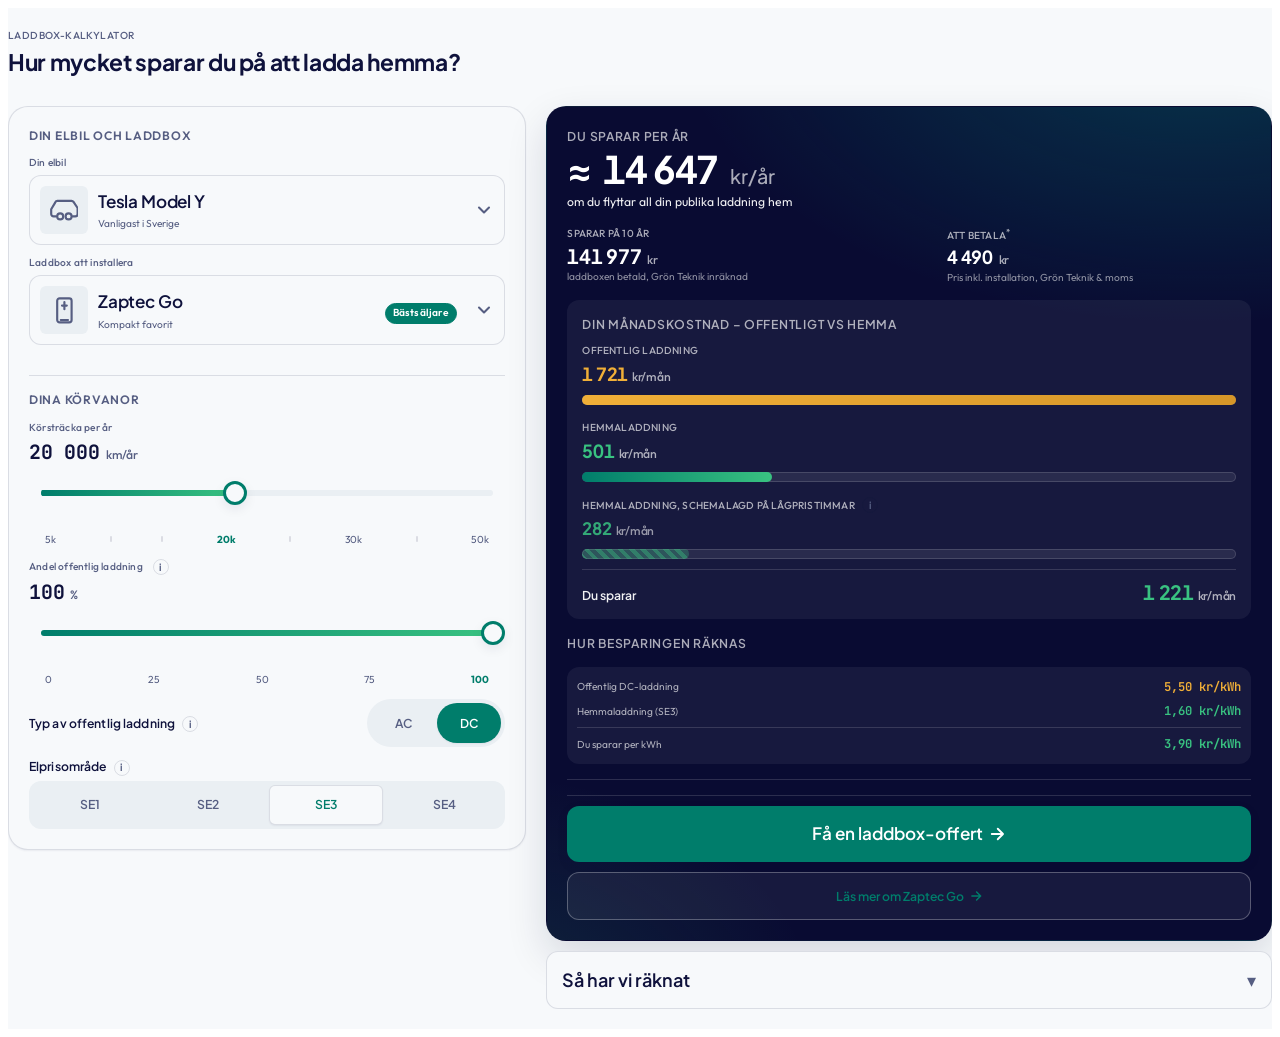
==== commit 16b057ff: "Refine: drop 'inkl. installation' from box copy, lower home rates to 2025-26 snitt, schemalagd -45%," ====
--- a/prototype/index.html
+++ b/prototype/index.html
@@ -202,17 +202,17 @@
                offert-only boxes too (segment-agnostic). -->
           <div class="ampy-calc__monthly" id="ampyEvMonthly">
             <div class="ampy-calc__monthly-head">
-              <span class="ampy-calc__evidence-label">Din månadskostnad – publikt vs hemma</span>
+              <span class="ampy-calc__evidence-label">Din månadskostnad – offentligt vs hemma</span>
             </div>
             <div class="ampy-calc__monthly-cols">
               <div class="ampy-calc__monthly-col ampy-calc__monthly-col--public">
-                <span class="ampy-calc__monthly-col-label">Publik laddning idag</span>
+                <span class="ampy-calc__monthly-col-label">Offentlig laddning</span>
                 <span class="ampy-calc__monthly-col-value ampy-calc__monthly-col-value--public ampy-calc__t-mono">
                   <span id="ampyEvMonthlyPublic">—</span><span class="ampy-calc__monthly-col-unit">kr/mån</span>
                 </span>
               </div>
               <div class="ampy-calc__monthly-col ampy-calc__monthly-col--home">
-                <span class="ampy-calc__monthly-col-label">Hemma efter installation</span>
+                <span class="ampy-calc__monthly-col-label">Hemmaladdning</span>
                 <span class="ampy-calc__monthly-col-value ampy-calc__monthly-col-value--home ampy-calc__t-mono">
                   <span id="ampyEvMonthlyHome">—</span><span class="ampy-calc__monthly-col-unit">kr/mån</span>
                 </span>
@@ -222,9 +222,9 @@
                    The headline annual saving is UNCHANGED — this is additive upside. -->
               <div class="ampy-calc__monthly-col ampy-calc__monthly-col--homeopt">
                 <span class="ampy-calc__monthly-col-label">
-                  Hemma, schemalagd
+                  Hemmaladdning, schemalagd på lågpristimmar
                   <button type="button" class="ampy-calc__tip" aria-label="Mer info"
-                          data-tip="Din laddbox laddar när elen är som billigast — spotpriset är 30–60 % lägre på lågpristimmar. Det sänker din hemmakostnad ytterligare några procent. Beror på elavtal och elområde.">i</button>
+                          data-tip="Din laddbox laddar automatiskt när elen är som billigast — spotpriset är 30–60 % lägre nattetid, vilket sänker din hemmakostnad med i snitt cirka 45 %. Beror på elavtal och elområde.">i</button>
                 </span>
                 <span class="ampy-calc__monthly-col-value ampy-calc__monthly-col-value--homeopt ampy-calc__t-mono">
                   <span id="ampyEvMonthlyHomeOpt">—</span><span class="ampy-calc__monthly-col-unit">kr/mån</span>
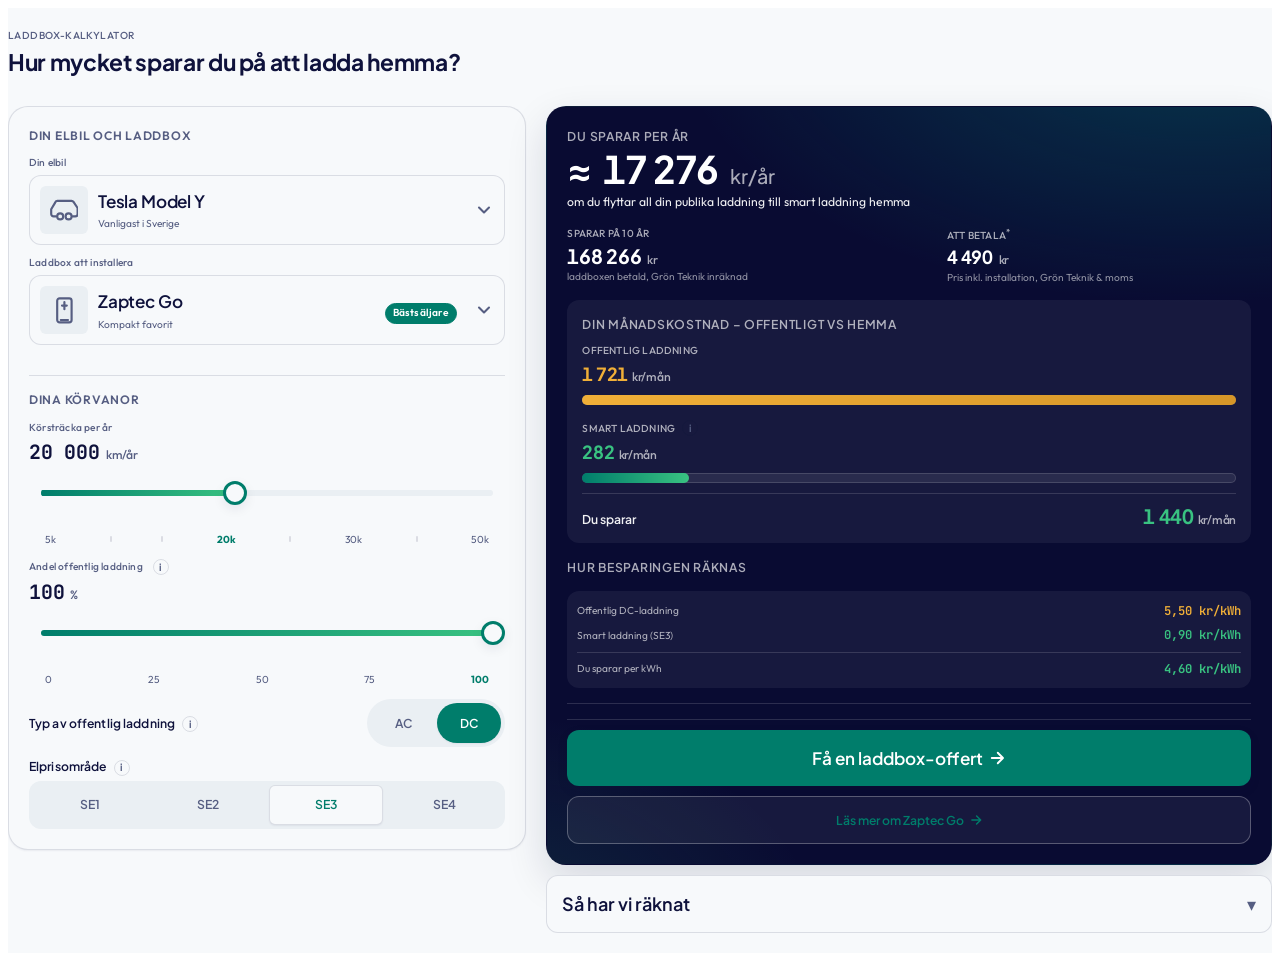
==== commit 46f9ec74: "Smart laddning only: drop flat home bar, compare public vs smart Owner request (2026-06-13): remove " ====
--- a/prototype/index.html
+++ b/prototype/index.html
@@ -211,23 +211,17 @@
                   <span id="ampyEvMonthlyPublic">—</span><span class="ampy-calc__monthly-col-unit">kr/mån</span>
                 </span>
               </div>
+              <!-- Home charging = smart charging only (owner decision 2026-06-13):
+                   the flat-rate home bar was removed; this single home bar IS the
+                   smart / scheduled-on-low-price-hours option. Solid (primary) styling. -->
               <div class="ampy-calc__monthly-col ampy-calc__monthly-col--home">
-                <span class="ampy-calc__monthly-col-label">Hemmaladdning</span>
+                <span class="ampy-calc__monthly-col-label">
+                  Smart laddning
+                  <button type="button" class="ampy-calc__tip" aria-label="Mer info"
+                          data-tip="Din laddbox laddar automatiskt när elen är som billigast — spotpriset är 30–60 % lägre under lågpristimmar, vilket sänker din hemmakostnad med i snitt cirka 45 %. Beror på elavtal och elområde.">i</button>
+                </span>
                 <span class="ampy-calc__monthly-col-value ampy-calc__monthly-col-value--home ampy-calc__t-mono">
                   <span id="ampyEvMonthlyHome">—</span><span class="ampy-calc__monthly-col-unit">kr/mån</span>
-                </span>
-              </div>
-              <!-- Third bar: scheduled / optimised home charging (owner decision D1).
-                   Visually subordinate (lighter, dashed) to the solid home bar.
-                   The headline annual saving is UNCHANGED — this is additive upside. -->
-              <div class="ampy-calc__monthly-col ampy-calc__monthly-col--homeopt">
-                <span class="ampy-calc__monthly-col-label">
-                  Hemmaladdning, schemalagd på lågpristimmar
-                  <button type="button" class="ampy-calc__tip" aria-label="Mer info"
-                          data-tip="Din laddbox laddar automatiskt när elen är som billigast — spotpriset är 30–60 % lägre nattetid, vilket sänker din hemmakostnad med i snitt cirka 45 %. Beror på elavtal och elområde.">i</button>
-                </span>
-                <span class="ampy-calc__monthly-col-value ampy-calc__monthly-col-value--homeopt ampy-calc__t-mono">
-                  <span id="ampyEvMonthlyHomeOpt">—</span><span class="ampy-calc__monthly-col-unit">kr/mån</span>
                 </span>
               </div>
             </div>
--- a/prototype/styles.css
+++ b/prototype/styles.css
@@ -577,7 +577,7 @@
   background: var(--on-surface-subtle-bg); border-radius: var(--radius-md);
 }
 .ampy-calc__monthly-head { display: flex; align-items: baseline; justify-content: space-between; }
-/* Bar-to-bar gap → --spacing-lg so each cost+bar pair reads as one unit (3 bars). */
+/* Bar-to-bar gap → --spacing-lg so each cost+bar pair reads as one unit (2 bars). */
 .ampy-calc__monthly-cols { display: flex; flex-direction: column; gap: var(--spacing-lg); }
 .ampy-calc__monthly-col { display: flex; flex-direction: column; gap: var(--spacing-xs); min-width: 0; }
 .ampy-calc__monthly-col-label {
@@ -591,9 +591,6 @@
 }
 .ampy-calc__monthly-col-value--public { color: var(--state-warning); }
 .ampy-calc__monthly-col-value--home   { color: var(--state-success); }
-/* Scheduled / optimised home value — subordinate to the solid home value:
-   slightly smaller and softer so the hierarchy reads public > home > schemalagd. */
-.ampy-calc__monthly-col-value--homeopt { color: var(--state-success); font-size: var(--fs-md); opacity: 0.85; }
 .ampy-calc__monthly-col-unit { font-family: var(--font-body); font-size: var(--fs-sm); font-weight: 500; color: var(--on-surface-text-muted); }
 /* Cost bar: a rounded track whose fill width is ∝ the monthly cost. The track
    is the ::after block; the ::before is the fill, absolutely positioned over it
@@ -613,8 +610,7 @@
   width: calc(100% * var(--bar-frac, 0));
   transition: width var(--motion-normal) var(--easing);
 }
-/* Per-bar fraction + fill, keyed off explicit modifier classes (NOT nth-child)
-   so the third "schemalagd" bar slots in without re-targeting the home bar. */
+/* Per-bar fraction + fill, keyed off explicit modifier classes (NOT nth-child). */
 .ampy-calc__monthly-col--public {
   --bar-frac: var(--monthly-public-frac, 0);
 }
@@ -628,20 +624,6 @@
 }
 .ampy-calc__monthly-col--home::before {
   background: linear-gradient(90deg, var(--action-primary), var(--state-success));
-}
-/* Third bar — scheduled / optimised home charging. Visually subordinate to the
-   solid home bar: lighter, dashed, lower opacity so it reads as a "bonus" layer. */
-.ampy-calc__monthly-col--homeopt {
-  --bar-frac: var(--monthly-homeopt-frac, 0);
-}
-.ampy-calc__monthly-col--homeopt::before {
-  background: repeating-linear-gradient(
-    45deg,
-    rgba(57, 194, 129, 0.55),
-    rgba(57, 194, 129, 0.55) 4px,
-    rgba(57, 194, 129, 0.28) 4px,
-    rgba(57, 194, 129, 0.28) 8px
-  );
 }
 .ampy-calc__monthly-delta {
   display: flex; align-items: baseline; justify-content: space-between;
